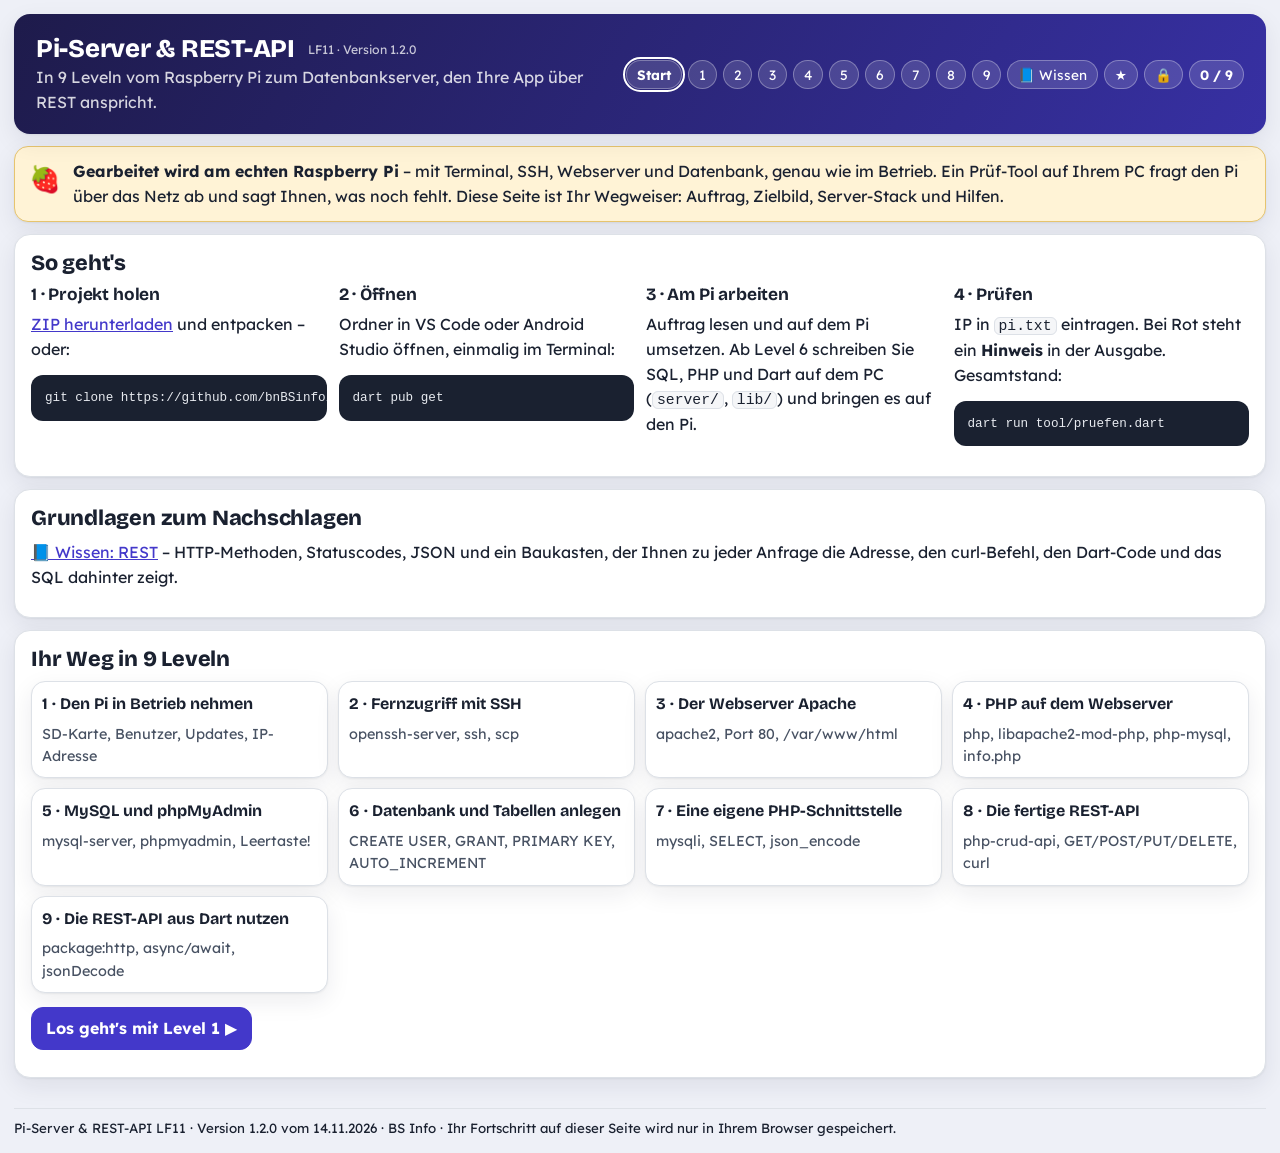
==== docs/index.html @ f8e956f4 "REST-API (php-crud-api v2.16.7) als Download in Level 8 und auf der Wissen-Seite (v1.2.0) Co-Authore" ====
<!doctype html>
<html lang="de">
<head>
<meta charset="utf-8">
<meta name="viewport" content="width=device-width, initial-scale=1">
<title>Pi-Server &amp; REST-API LF11</title>
<meta name="version" content="1.2.0">
<meta name="description" content="In 9 Leveln vom Raspberry Pi zum Datenbankserver mit REST-API – mit automatischer Prüfung.">
<link rel="stylesheet" href="css/stil.css">
<style>
.app{max-width:1280px}
.kopf{padding:20px 22px}
.kopf a.chip{text-decoration:none}
.kopf a.chip.ok{background:rgba(255,255,255,.95);color:var(--ok);border-color:#fff}
.kopf a.chip.aktiv{outline:2px solid #fff;outline-offset:1px;font-weight:700}
.zaehler{font-weight:700}
a{color:var(--accent)}
.sr{position:absolute;left:-9999px}
.klein{font-size:.9rem;color:var(--ink-soft)}
.knopf{display:inline-flex;align-items:center;gap:6px;border-radius:12px;border:1px solid var(--line);background:var(--card2);
  color:var(--ink);padding:8px 14px;min-height:42px;text-decoration:none;font-weight:700}
.knopf.primaer{background:var(--accent);border-color:var(--accent);color:var(--accent-ink)}
.ansicht{display:flex;flex-direction:column;gap:12px}
.js .ansicht[hidden]{display:none}
.level-kopf{display:flex;gap:14px;align-items:center}
.level-kopf h2{margin:0}
.nummer{flex:0 0 52px;height:52px;border-radius:14px;display:grid;place-items:center;font-family:var(--titel);
  font-weight:800;font-size:1.5rem;background:var(--accent);color:#fff}
.level.fertig .nummer{background:var(--ok)}
.stich{margin:0;color:var(--muted)}
.level-raster{display:grid;grid-template-columns:minmax(0,1fr) 380px;gap:12px;align-items:start}
.lp-seite{display:flex;flex-direction:column;gap:12px;position:sticky;top:12px}
.lp-seite h3,.grafik h3{margin-top:0}
.lp-auftrag{min-width:0}
.handys{display:flex;gap:10px;justify-content:center}
.handy{margin:0;flex:1;max-width:220px;min-width:0;text-align:center}
.handy .rahmen{display:block;width:100%;position:relative;background:#1a2130;border:0;border-radius:22px;padding:8px;
  box-shadow:var(--shadow);cursor:zoom-in;min-height:0}
.handy .rahmen:hover{background:#1a2130;outline:3px solid var(--accent)}
.bild{display:block;position:relative;border-radius:14px;overflow:hidden;background:#fff}
.bild img{display:block;width:100%;height:auto}
.marke{position:absolute;border:2px solid #f59e0b;border-radius:4px;box-shadow:0 0 0 1px rgba(255,255,255,.8);pointer-events:auto}
.marke-nr{position:absolute;transform:translate(-2px,-2px);min-width:18px;height:18px;border-radius:9px;background:#f59e0b;color:#1a2130;
  font-size:12px;font-weight:800;line-height:18px;text-align:center;box-shadow:0 1px 3px rgba(0,0,0,.35)}
.marke.marke-hl{border-width:3px;background:rgba(245,158,11,.22)}
.marke-nr.marke-hl{transform:translate(-2px,-2px) scale(1.25)}
.lupe{position:absolute;right:12px;bottom:12px;background:rgba(255,255,255,.9);border-radius:50%;width:28px;height:28px;
  display:grid;place-items:center;font-size:14px}
.auftrags-kasten{background:#fdecec;border:2px solid #f3b4b4;border-left:6px solid #d9534f;border-radius:14px;
  padding:4px 16px 8px;margin:12px 0}
.auftrags-kasten h3{color:#b42318;margin-top:.6rem}
.auftrags-kasten h3::before{content:"✏️ "}
.auftrags-kasten code{background:#fff}
.ausschnitt{margin-top:8px;text-align:left}
.ausschnitt-titel{display:block;font-size:.78rem;font-weight:700;color:var(--ink-soft);margin-bottom:3px}
.ausschnitt-bild{display:block;width:100%;background-repeat:no-repeat;border:2px solid #f59e0b;border-radius:10px;background-color:#fef7ff}
.marken-legende{list-style:none;margin:6px 0 0;padding:0;text-align:left;font-size:.8rem;line-height:1.3}
.marken-legende li{display:flex;gap:6px;padding:3px 4px;border-radius:6px;cursor:default}
.marken-legende li span{color:#b45309;font-weight:800}
.marken-legende li.marke-hl{background:rgba(245,158,11,.2)}
#gross{border:0;border-radius:18px;padding:16px;max-width:min(860px,94vw);box-shadow:var(--shadow)}
#gross::backdrop{background:rgba(15,20,35,.6)}
.gross-inhalt{display:grid;grid-template-columns:minmax(0,360px) minmax(0,1fr);gap:18px;align-items:start}
.gross-inhalt .bild{border:8px solid #1a2130;border-radius:22px}
.gross-inhalt .marken-legende{font-size:.95rem}
.gross-inhalt h3{margin-top:0}
#gross form{text-align:right;margin-top:10px}
@media (max-width:600px){.gross-inhalt{grid-template-columns:1fr}}
.handy figcaption{font-size:.82rem;color:var(--ink-soft);margin-top:6px;line-height:1.3}
/* Widget-Baum */
.baum,.baum ul{list-style:none;margin:0;padding:0}
.baum ul{margin-left:14px;padding-left:12px;border-left:2px solid var(--line)}
.baum li{position:relative;padding:3px 0}
.baum ul>li::before{content:"";position:absolute;left:-12px;top:16px;width:10px;border-top:2px solid var(--line)}
.knoten{display:inline-flex;flex-wrap:wrap;align-items:baseline;gap:6px;padding:3px 9px;border-radius:9px;
  border:1px solid var(--line);background:var(--card2);font-size:.86rem}
.knoten small{color:var(--muted);font-size:.78rem}
.knoten.stateless{background:#e3eefc;border-color:#9fc0ef}
.knoten.stateful{background:#fde7dc;border-color:#f0a98a}
.knoten.state{background:#fff3d6;border-color:#e6c46e}
.knoten.neu{box-shadow:0 0 0 2px var(--accent)}
.neu-marke{font-style:normal;font-size:.68rem;font-weight:700;color:#fff;background:var(--accent);border-radius:6px;padding:0 5px}
.legende{display:flex;gap:6px;flex-wrap:wrap;margin:.8rem 0 0}
/* Grafiken */
.kette{display:flex;flex-wrap:wrap;align-items:stretch;gap:8px}
.schritt-box{flex:1 1 120px;display:flex;flex-direction:column;gap:2px;padding:10px 12px;border-radius:12px;
  background:var(--accent-soft);border:1px solid var(--line)}
.schritt-box b{font-family:ui-monospace,Consolas,monospace;font-size:.92rem}
.schritt-box span{font-size:.84rem;color:var(--ink-soft)}
.pfeil{align-self:center;font-size:1.4rem;color:var(--accent);font-weight:800}
.pfeil.kreis{font-size:.95rem}
.schachtel{border-radius:12px;padding:30px 14px 14px;position:relative;border:2px dashed var(--ink-soft)}
.schachtel .etikett{position:absolute;top:6px;left:10px;font-size:.8rem;font-weight:700;font-family:ui-monospace,monospace}
.s1{background:#fff;max-width:520px}.s2{background:#bdbdbd;border-style:solid}.s3{background:#d6d6d6}
.s4{background:#fff;border:2px solid var(--ink);padding:8px;text-align:center;font-weight:700;max-width:140px;margin:auto}
.zwei{display:flex;gap:10px;align-items:center;flex-wrap:wrap}
.kasten{flex:1 1 220px;padding:12px 14px;border-radius:14px;border:2px solid var(--line);background:var(--card2)}
.kasten b{display:block;font-family:ui-monospace,monospace}
.kasten small{color:var(--ink-soft)}
.kasten ul{margin:.4rem 0 0;padding-left:1.1rem;font-size:.9rem}
.kasten.stateful{background:#fde7dc;border-color:#f0a98a}
.kasten.state{background:#fff3d6;border-color:#e6c46e}
.kasten.stateless{background:#e3eefc;border-color:#9fc0ef}
.kasten table{margin-top:6px;font-size:.88rem}
.verbindung{display:flex;flex-direction:column;align-items:center;font-size:1.6rem;color:var(--accent);font-weight:800}
.verbindung code{font-size:.8rem}
.ebenen{display:flex;flex-direction:column;gap:8px;max-width:640px}
.ebenen .kasten{flex:none}
.runter{display:flex;justify-content:space-between;gap:10px;flex-wrap:wrap;font-size:.88rem;padding:4px 18px}
.runter span{color:var(--accent);font-weight:700}
.runter .hoch{color:var(--ok)}
.reihe-demo{display:flex;gap:6px;max-width:560px;border:2px dashed var(--ink-soft);border-radius:12px;padding:8px}
.zelle{display:flex;flex-direction:column;align-items:center;justify-content:center;gap:4px;padding:8px 10px;
  border-radius:10px;background:var(--card2);border:1px solid var(--line);font-size:1.1rem}
.zelle.breit{flex:1;align-items:flex-start;background:var(--accent-soft)}
.zelle small{font-size:.74rem;color:var(--ink-soft)}
.cb{width:18px;height:18px;border:2px solid var(--ink);border-radius:3px}
.liste-demo{display:flex;flex-wrap:wrap;gap:6px;align-items:center;margin-top:12px}
.idx{border:1px solid var(--line);background:var(--card2);border-radius:8px;padding:4px 8px;font-family:ui-monospace,monospace;font-size:.86rem}
.idx i{color:var(--muted);font-style:normal;margin-right:4px}
.kl{background:#e3eefc;border:1px solid #9fc0ef;border-radius:8px;padding:4px 8px;font-size:.86rem}
.lp-fuss{display:flex;justify-content:space-between;align-items:center;gap:10px;flex-wrap:wrap}
.pruefen{display:flex;gap:10px;align-items:center;flex-wrap:wrap}
.level.fertig button.erledigt{background:var(--ok);border-color:var(--ok);color:#fff}
pre{background:#1a2130;color:#e8ebf0;border-radius:12px;padding:12px 14px;overflow-x:auto;font-size:.86rem}
pre code{background:none;border:0;color:inherit;padding:0}
blockquote{margin:.8rem 0;padding:10px 14px;border-left:4px solid var(--deko);background:var(--accent-soft);border-radius:0 12px 12px 0}
blockquote p{margin:0}
table{border-collapse:collapse;width:100%}
td,th{border:1px solid var(--line);padding:5px 9px;text-align:left;vertical-align:top}
th{background:var(--card2)}
summary{cursor:pointer;font-weight:700}
details.loesung{margin-top:14px;border-color:var(--ok)}
.start-raster{display:grid;grid-template-columns:repeat(auto-fit,minmax(230px,1fr));gap:12px}
.start-raster h3{margin-top:0}
.uebersicht{display:grid;grid-template-columns:repeat(4,minmax(0,1fr));gap:10px}
.uebersicht a{display:flex;flex-direction:column;gap:6px;text-decoration:none;color:var(--ink);background:var(--card);
  border:1px solid var(--line);border-radius:14px;padding:10px;box-shadow:var(--shadow)}
.uebersicht img{width:100%;height:150px;object-fit:cover;object-position:top;border-radius:10px;border:1px solid var(--line)}
.uebersicht b{font-family:var(--titel)}
.uebersicht .fertig-marke{display:none;color:var(--ok);font-weight:700;font-size:.85rem}
.uebersicht a.ok .fertig-marke{display:inline}
.echt{display:flex;gap:12px;align-items:flex-start;background:var(--warn-soft);border:1px solid #e6c46e;border-radius:14px;padding:12px 14px}
.echt span{font-size:1.6rem}
/* ---------- Wissensseite ---------- */
.inhalt-navi{display:flex;flex-wrap:wrap;gap:6px}
.inhalt-navi a{text-decoration:none;border:1px solid var(--line);background:var(--card2);border-radius:999px;padding:4px 12px;font-size:.88rem}
.anatomie{display:grid;grid-template-columns:minmax(0,1.1fr) minmax(0,1fr);gap:14px;align-items:start}
.anatomie pre{margin:0}
.zwei-code>div pre+.code-titel{margin-top:12px}
.code-titel{margin:0 0 4px;font-weight:700;font-size:.85rem;display:inline-block;padding:2px 10px;border-radius:8px}
.code-titel.stateful{background:#fde7dc}.code-titel.state{background:#fff3d6}
.m{display:inline-block;width:1.4em;color:#fbbf24;font-weight:700}
.marken{margin:0;padding-left:0;list-style:none;counter-reset:m}
.marken li{counter-increment:m;position:relative;padding:6px 0 6px 34px;border-bottom:1px solid var(--line);font-size:.93rem}
.marken li::before{content:counter(m);position:absolute;left:0;top:6px;width:24px;height:24px;border-radius:50%;
  background:#fbbf24;color:#1a2130;font-weight:800;display:grid;place-items:center;font-size:.8rem}
.vergleich th.stateless{background:#e3eefc}.vergleich th.stateful{background:#fde7dc}
.vergleich-bild{margin-top:10px}
.leben{display:flex;flex-direction:column;gap:6px;max-width:620px;margin:10px 0}
.station{display:flex;flex-direction:column;padding:10px 14px;border-radius:12px;background:var(--card2);border:1px solid var(--line);position:relative}
.station b{font-family:ui-monospace,monospace}
.station span{font-size:.88rem;color:var(--ink-soft)}
.station+.station::before{content:"↓";position:absolute;top:-17px;left:22px;color:var(--accent);font-weight:800}
.station.schleife{background:var(--accent-soft);border-color:var(--accent)}
.zurueck{margin-top:6px;font-size:.88rem;color:var(--accent);font-weight:700}
.entscheidung .frage{padding:12px 14px;border-radius:12px;background:var(--warn-soft);border:1px solid #e6c46e;margin-bottom:8px}
.antworten{display:flex;gap:10px;flex-wrap:wrap}
.wissen-link{margin:14px 0 0}
/* ---------- Baukästen ---------- */
.baukasten{display:grid;grid-template-columns:200px 230px minmax(0,1fr);gap:16px;align-items:start}
.bk-steuer{display:flex;flex-direction:column;gap:8px}
.bk-titel{margin:0;font-weight:700}
.bk-schalter{display:flex;gap:8px;align-items:center;cursor:pointer;font-size:.9rem}
.bk-schalter input{width:18px;height:18px;accent-color:var(--accent)}
.bk-feld{display:flex;flex-direction:column;gap:3px;font-size:.85rem;color:var(--ink-soft)}
.bk-feld input[type=text],.bk-feld select{font:inherit;color:var(--ink);padding:6px 8px;border-radius:8px;border:1px solid var(--line);background:var(--card)}
.bk-feld[hidden]{display:none}
.bk-handy{background:#1a2130;border-radius:26px;padding:9px;box-shadow:var(--shadow)}
.bk-schirm{position:relative;height:400px;border-radius:17px;overflow:hidden;background:#fef7ff;display:flex;flex-direction:column;
  font-family:Roboto,system-ui,sans-serif;color:#1d1b20;outline:3px solid transparent;outline-offset:-3px}
.bk-schirm.hl,.bk-schirm .hl{outline:3px solid #f59e0b!important;outline-offset:-3px;box-shadow:0 0 0 4px rgba(245,158,11,.25)}
.bk-schirm [data-teil]{cursor:pointer}
.m-appbar{flex:0 0 auto;display:flex;align-items:center;gap:8px;padding:14px 12px;font-size:1.05rem;background:#fef7ff}
.m-menu{border:0;background:none;font-size:1.1rem;padding:0 4px;min-height:0;color:inherit}
.m-body{flex:1;display:grid;place-items:center;padding:8px;font-size:.88rem;text-align:center}
.m-body.leer{color:#999}
.m-fab{position:absolute;right:14px;bottom:14px;width:46px;height:46px;min-height:0;border-radius:14px;border:0;background:#eaddff;
  color:#21005d;font-size:1.5rem;box-shadow:0 3px 6px rgba(0,0,0,.25);padding:0}
.m-bottom{flex:0 0 auto;display:flex;justify-content:space-around;padding:8px 0 10px;background:#f3edf7;font-size:.72rem}
.m-bottom~.m-fab{bottom:76px}
.m-ziel{display:flex;flex-direction:column;align-items:center;gap:2px}
.m-ziel i{font-style:normal;font-size:1rem;padding:2px 16px;border-radius:12px}
.m-ziel.aktiv i{background:#e8def8}
.m-schleier{position:absolute;inset:0;background:rgba(0,0,0,.35)}
.m-drawer{position:absolute;top:0;bottom:0;left:0;width:72%;background:#f7f2fa;padding:22px 16px;display:flex;flex-direction:column;gap:14px;
  border-radius:0 16px 16px 0;font-size:.9rem}
.l-body{flex:1;display:flex;flex-direction:column;min-height:0}
.l-padding,.l-farbe,.l-center{flex:1;display:flex;flex-direction:column;min-height:0}
.l-padding{background:repeating-linear-gradient(45deg,#fef7ff,#fef7ff 6px,#f1e6f5 6px,#f1e6f5 12px)}
.l-center{align-items:center;justify-content:center}
.l-text{align-self:flex-start;font-size:.85rem}
.l-center>.l-text{align-self:center}
.l-liste{display:flex;gap:4px}
.l-column{flex-direction:column;flex:1;align-self:flex-start}
.l-center>.l-column{align-self:center}
.l-row{flex-direction:row;align-self:stretch}
.l-kind{background:#fff;border:1px solid #79747e;border-radius:6px;padding:4px 10px;font-size:.8rem}
.bk-rechts{display:flex;flex-direction:column;gap:10px;min-width:0}
.bk-codeleiste{display:flex;justify-content:space-between;align-items:center;gap:8px;flex-wrap:wrap}
.bk-kopieren{min-height:34px;padding:4px 12px;font-size:.85rem}
.bk-zeile.rahmen-zeile{color:#9aa4b8}
.bk-zeile.rahmen-zeile.hl{color:#fff}
.bk-spielwiese{margin:0}
.bk-code{margin:0;font-size:.8rem;line-height:1.5}
.bk-zeile{display:inline-block;width:100%;border-radius:4px;cursor:pointer}
.bk-zeile.hl{background:rgba(245,158,11,.35)}
.bk-info{padding:10px 12px;border-radius:12px;background:var(--accent-soft);font-size:.9rem;min-height:3.2em}
@media (max-width:1100px){.baukasten{grid-template-columns:200px minmax(0,1fr)}.bk-rechts{grid-column:1/-1}}
@media (max-width:620px){.baukasten{grid-template-columns:minmax(0,1fr)}.bk-handy{width:100%;max-width:250px;margin:auto}.anatomie{grid-template-columns:minmax(0,1fr)}}
@media (max-width:980px){.level-raster{grid-template-columns:1fr}.lp-seite{position:static;order:-1}}
@media (max-width:700px){.uebersicht{grid-template-columns:repeat(2,minmax(0,1fr))}}
@media (max-width:600px){table{display:block;overflow-x:auto;max-width:100%}p code,li code,td code{overflow-wrap:anywhere}.app{padding:10px}.kopf{padding:16px}}

.auftrags-kasten pre code{background:transparent}
.term,.browser{margin:0 0 10px;border-radius:12px;overflow:hidden;border:1px solid var(--line);font-size:.8rem}
.term figcaption{background:#2d3442;color:#cfd6e4;padding:5px 10px;font-family:ui-monospace,Consolas,monospace}
.term pre{margin:0;background:#141922;color:#d6f5d6;padding:10px 12px;white-space:pre-wrap;border-radius:0}
.browser .leiste{display:flex;gap:5px;align-items:center;background:#e9edf3;padding:6px 8px}
.browser .leiste span{width:9px;height:9px;border-radius:50%;background:#c4ccd8}
.browser .leiste code{flex:1;margin-left:6px;background:#fff;border-radius:8px;padding:2px 8px;font-size:.74rem;overflow:hidden;text-overflow:ellipsis;white-space:nowrap}
.browser pre{margin:0;background:#fff;color:#1d2533;padding:10px 12px;white-space:pre-wrap;border-radius:0}
.foto{margin:0 0 8px}.foto img{width:100%;border-radius:10px;border:1px solid var(--line)}
.foto figcaption{font-size:.8rem;color:var(--ink-soft)}
.lp-auftrag img{max-width:100%;border-radius:10px;border:1px solid var(--line)}
.stack{list-style:none;margin:0;padding:0;display:flex;flex-direction:column;gap:4px}
.stack li{display:flex;flex-wrap:wrap;align-items:baseline;gap:6px;padding:5px 10px;border-radius:9px;border:1px solid var(--line)}
.stack small{color:var(--muted);font-size:.78rem}
.stack li.da,.knoten.da{background:#e3eefc;border-color:#9fc0ef}
.stack li.neu{background:#fde7dc;border-color:#f0a98a;box-shadow:0 0 0 2px var(--accent)}
.stack li.spaeter,.knoten.spaeter{opacity:.45;border-style:dashed}
.rest-bk{display:grid;grid-template-columns:260px minmax(0,1fr);gap:16px;align-items:start}
.rest-bk label{display:block;font-weight:600;margin:.6rem 0 .2rem}
.rest-bk select,.rest-bk input,.rest-bk textarea{font:inherit;width:100%;padding:6px 10px;border-radius:10px;border:1px solid var(--line);box-sizing:border-box}
.rest-bk .ausgabe h4{margin:.8rem 0 .3rem}.rest-bk .ausgabe h4:first-child{margin-top:0}
.rest-bk pre{white-space:pre-wrap;word-break:break-all}
@media (max-width:760px){.rest-bk{grid-template-columns:minmax(0,1fr)}}

.datenfluss{width:100%;height:auto;display:block;margin:4px 0 12px;font-family:inherit}
.datenfluss rect{fill:#fff;stroke:#b9bfcc;stroke-width:1.5}
.datenfluss rect.behaelter{fill:#f5f6f8;stroke:#c9ced8}
.datenfluss rect.netz{fill:#eef6ff;stroke:#a9c8ee;stroke-dasharray:6 5}
.datenfluss text{text-anchor:middle;fill:#1a2130;font-size:14px;font-weight:600}
.datenfluss .t-gross{font-size:16px;font-weight:700}
.datenfluss .t-klein{font-size:11.5px;font-weight:400;fill:#485263}
.datenfluss .t-pfeil{font-size:11.5px;font-weight:600;fill:#485263}
.datenfluss .linie{fill:none;stroke:#485263;stroke-width:2}
.datenfluss .df.neu rect{stroke:var(--accent);stroke-width:3;fill:var(--accent-soft)}
.datenfluss .df.neu .linie{stroke:var(--accent);stroke-width:3}
.datenfluss .df.neu .t-pfeil{fill:var(--accent)}
.datenfluss .df.spaeter{opacity:.18}
</style>
</head>
<body data-thema="technik">
<div class="app">
  <header class="card kopf">
    <div class="titel">
      <h1>Pi-Server &amp; REST-API <span class="version">LF11 · Version 1.2.0</span></h1>
      <div class="unter">In 9 Leveln vom Raspberry Pi zum Datenbankserver, den Ihre App über REST anspricht.</div>
    </div>
    <nav class="fortschritt" aria-label="Level"><a class="chip" href="#start" data-ziel="start">Start</a><a class="chip" href="#level-1" data-ziel="level-1">1</a><a class="chip" href="#level-2" data-ziel="level-2">2</a><a class="chip" href="#level-3" data-ziel="level-3">3</a><a class="chip" href="#level-4" data-ziel="level-4">4</a><a class="chip" href="#level-5" data-ziel="level-5">5</a><a class="chip" href="#level-6" data-ziel="level-6">6</a><a class="chip" href="#level-7" data-ziel="level-7">7</a><a class="chip" href="#level-8" data-ziel="level-8">8</a><a class="chip" href="#level-9" data-ziel="level-9">9</a><a class="chip" href="#wissen" data-ziel="wissen" title="Wissen: REST">📘 Wissen</a><a class="chip" href="#bonus" data-ziel="bonus">★</a><a class="chip" href="#loesungen" data-ziel="loesungen" title="Musterlösungen">🔒</a><span class="chip zaehler" id="zaehler">0 / 9</span></nav>
  </header>

  <section class="ansicht" id="start">
    <div class="card echt"><span aria-hidden="true">🍓</span><div>
      <b>Gearbeitet wird am echten Raspberry Pi</b> – mit Terminal, SSH, Webserver und Datenbank, genau wie im Betrieb.
      Ein Prüf-Tool auf Ihrem PC fragt den Pi über das Netz ab und sagt Ihnen, was noch fehlt.
      Diese Seite ist Ihr Wegweiser: Auftrag, Zielbild, Server-Stack und Hilfen.</div></div>
    <div class="card"><h2>So geht's</h2>
      <div class="start-raster">
        <div><h3>1 · Projekt holen</h3>
          <p><a href="https://github.com/bnBSinfo/rest_lernpfad_schueler/archive/refs/heads/main.zip">ZIP herunterladen</a> und entpacken – oder:</p>
          <pre><code>git clone https://github.com/bnBSinfo/rest_lernpfad_schueler.git</code></pre></div>
        <div><h3>2 · Öffnen</h3>
          <p>Ordner in VS Code oder Android Studio öffnen, einmalig im Terminal:</p>
          <pre><code>dart pub get</code></pre></div>
        <div><h3>3 · Am Pi arbeiten</h3>
          <p>Auftrag lesen und auf dem Pi umsetzen. Ab Level 6 schreiben Sie SQL, PHP und Dart auf dem PC
          (<code>server/</code>, <code>lib/</code>) und bringen es auf den Pi.</p></div>
        <div><h3>4 · Prüfen</h3>
          <p>IP in <code>pi.txt</code> eintragen. Bei Rot steht ein <b>Hinweis</b> in der Ausgabe. Gesamtstand:</p>
          <pre><code>dart run tool/pruefen.dart</code></pre></div>
      </div>
    </div>
    <div class="card"><h2>Grundlagen zum Nachschlagen</h2>
      <p><a href="#wissen">📘 Wissen: REST</a> – HTTP-Methoden, Statuscodes, JSON und ein Baukasten, der Ihnen zu jeder
      Anfrage die Adresse, den curl-Befehl, den Dart-Code und das SQL dahinter zeigt.</p></div>
    <div class="card"><h2>Ihr Weg in 9 Leveln</h2><div class="uebersicht"><a href="#level-1" data-ziel="level-1"><b>1 · Den Pi in Betrieb nehmen</b><span class="klein">SD-Karte, Benutzer, Updates, IP-Adresse</span><span class="fertig-marke">✓ geschafft</span></a><a href="#level-2" data-ziel="level-2"><b>2 · Fernzugriff mit SSH</b><span class="klein">openssh-server, ssh, scp</span><span class="fertig-marke">✓ geschafft</span></a><a href="#level-3" data-ziel="level-3"><b>3 · Der Webserver Apache</b><span class="klein">apache2, Port 80, /var/www/html</span><span class="fertig-marke">✓ geschafft</span></a><a href="#level-4" data-ziel="level-4"><b>4 · PHP auf dem Webserver</b><span class="klein">php, libapache2-mod-php, php-mysql, info.php</span><span class="fertig-marke">✓ geschafft</span></a><a href="#level-5" data-ziel="level-5"><b>5 · MySQL und phpMyAdmin</b><span class="klein">mysql-server, phpmyadmin, Leertaste!</span><span class="fertig-marke">✓ geschafft</span></a><a href="#level-6" data-ziel="level-6"><b>6 · Datenbank und Tabellen anlegen</b><span class="klein">CREATE USER, GRANT, PRIMARY KEY, AUTO_INCREMENT</span><span class="fertig-marke">✓ geschafft</span></a><a href="#level-7" data-ziel="level-7"><b>7 · Eine eigene PHP-Schnittstelle</b><span class="klein">mysqli, SELECT, json_encode</span><span class="fertig-marke">✓ geschafft</span></a><a href="#level-8" data-ziel="level-8"><b>8 · Die fertige REST-API</b><span class="klein">php-crud-api, GET/POST/PUT/DELETE, curl</span><span class="fertig-marke">✓ geschafft</span></a><a href="#level-9" data-ziel="level-9"><b>9 · Die REST-API aus Dart nutzen</b><span class="klein">package:http, async/await, jsonDecode</span><span class="fertig-marke">✓ geschafft</span></a></div>
      <p style="margin-top:14px"><a class="knopf primaer" href="#level-1">Los geht's mit Level 1 ▶</a></p></div>
  </section>

<section class="ansicht level" id="level-1" data-level="1">
  <div class="card level-kopf">
    <span class="nummer" aria-hidden="true">1</span>
    <div><h2>Level 1 – Den Pi in Betrieb nehmen</h2><p class="stich">SD-Karte, Benutzer, Updates, IP-Adresse</p></div>
  </div>
  <div class="level-raster">
    <div class="card lp-auftrag"><p><strong>Ziel:</strong> Ihr Raspberry Pi läuft mit Ubuntu, ist aktuell
und im Netz erreichbar. Sie kennen seine IP-Adresse.</p>
<p><strong>Dateien:</strong> <code>pi.txt</code> ·
<strong>Skript:</strong> Ubuntu – SD-Karte erstellen, Einrichten des
Raspberry Pi</p>
<div class="auftrags-kasten"><h3 id="auftrag">Auftrag</h3>
<ol type="1">
<li>Erstellen Sie mit dem <strong>Raspberry Pi Imager</strong> eine
SD-Karte mit <em>Ubuntu Desktop (64-bit, LTS)</em>.</li>
<li>Starten Sie den Pi und legen Sie den Benutzer
<code>administrator</code> mit dem Passwort <code>Pa$$w0rd</code>
an.</li>
<li>Stecken Sie das LAN-Kabel ins <strong>pädagogische
Netz</strong>.</li>
<li>Öffnen Sie das Terminal, werden Sie Administrator und bringen Sie
das System auf den neuesten Stand:
<pre class="bash"><code>sudo -i
apt update
apt upgrade -y
apt autoremove -y</code></pre></li>
<li>Lesen Sie die IP-Adresse aus und tragen Sie sie auf Ihrem
<strong>PC</strong> in <code>pi.txt</code> ein (<code>ip=…</code>):
<pre class="bash"><code>hostname -I</code></pre></li>
</ol>
</div><h3 id="erklärt--was-passiert-hier">Erklärt – was passiert hier?</h3>
<p><strong><code>sudo -i</code></strong> öffnet eine Shell als
<code>root</code>. Danach steht vor jedem Befehl automatisch Admin-Recht
– das <code>sudo</code> entfällt. Erkennbar am <code>#</code> statt
<code>$</code> am Ende der Eingabezeile. Mit <code>exit</code> werden
Sie wieder normaler Benutzer.</p>
<p><strong><code>apt</code></strong> ist die Paketverwaltung von
Ubuntu:</p>
<table>
<thead>
<tr>
<th>Befehl</th>
<th>Was er tut</th>
</tr>
</thead>
<tbody>
<tr>
<td><code>apt update</code></td>
<td>lädt die <strong>Liste</strong> der verfügbaren Pakete neu –
installiert nichts</td>
</tr>
<tr>
<td><code>apt upgrade</code></td>
<td>installiert neuere Versionen aller Pakete</td>
</tr>
<tr>
<td><code>apt install paket</code></td>
<td>installiert ein Paket</td>
</tr>
<tr>
<td><code>apt autoremove</code></td>
<td>entfernt nicht mehr benötigte Pakete</td>
</tr>
</tbody>
</table>
<p><strong>IP-Adresse:</strong> Jedes Gerät im Netz hat eine Adresse, z.
B. <code>10.36.13.76</code>. Ihr PC braucht sie, um den Pi zu erreichen
– per SSH, Browser und später aus der App. Das Skript nennt
<code>ifconfig</code> (Paket <code>net-tools</code>); moderner und ohne
Installation geht <code>hostname -I</code> oder
<code>ip -4 a</code>.</p>
<h3 id="prüfen">Prüfen</h3>
<p><code>dart run tool/pruefen.dart 1</code> – das Tool klopft am Pi an.
Antwortet er, ist er im Netz.</p>
<details><summary>Tipp 1 – Pi nicht erreichbar?</summary>

<p>Pingen Sie den Pi vom PC aus: <code>ping 10.36.13.76</code>. Kommt
keine Antwort: Kabel, Netz und IP prüfen. Bei mehreren Adressen aus
<code>hostname -I</code> ist die erste meistens die richtige.</p>
</details>

<details><summary>Tipp 2 – apt meldet „Sperre“ / lock</summary>

<p>Direkt nach dem ersten Start sucht Ubuntu selbst nach Updates. Warten
Sie ein paar Minuten und versuchen Sie es erneut.</p>
</details>

<blockquote>
<p><strong>Merke:</strong> <code>apt update</code> aktualisiert nur die
Paketliste, <code>apt upgrade</code> die Programme. Die IP-Adresse ist
die „Hausnummer“ Ihres Servers im Netz.</p>
</blockquote>
<p><strong>Denkfrage:</strong> Warum kann sich die IP-Adresse Ihres Pi
nach einem Neustart ändern – und was bedeutet das für eine App, die fest
auf diese Adresse zugreift?</p>

      <details class="loesung" data-loesung="1" hidden><summary>🔓 Musterlösung Level 1</summary></details>
    </div>
    <aside class="lp-seite">
      <div class="card ziel"><h3>So soll es aussehen</h3><figure class="term"><figcaption>administrator@pi: ~</figcaption><pre>root@pi:~# hostname -I
10.36.13.76
root@pi:~# apt upgrade -y
0 aktualisiert, 0 neu installiert …</pre></figure></div>
      <div class="card"><h3>Ihr Server-Stack</h3><ol class="stack"><li class="spaeter"><b>Dart: TodoApi</b><small>Client – später in der Flutter-App</small></li><li class="spaeter"><b>php-crud-api</b><small>REST für alle Tabellen</small></li><li class="spaeter"><b>benutzer.php</b><small>eigene Schnittstelle → JSON</small></li><li class="spaeter"><b>flutterDB</b><small>flutterUser, flutterTB, ToDoTB</small></li><li class="spaeter"><b>MySQL + phpMyAdmin</b><small>Datenbankserver, Port 3306 (nur localhost)</small></li><li class="spaeter"><b>PHP</b><small>führt .php-Dateien aus, mysqli</small></li><li class="spaeter"><b>Apache</b><small>Webserver, Port 80, /var/www/html</small></li><li class="spaeter"><b>SSH-Server</b><small>Fernzugriff, Port 22</small></li><li class="neu"><b>Raspberry Pi + Ubuntu</b><small>Hardware, Betriebssystem, apt</small><em class="neu-marke">neu</em></li></ol>
        <p class="legende"><span class="knoten da"><b>schon da</b></span><span class="knoten neu"><b>neu</b></span>
        <span class="knoten spaeter"><b>kommt noch</b></span></p></div>
    </aside>
  </div>
  <div class="card grafik"><h3>Wo sind wir im Datenfluss?</h3><svg class="datenfluss" viewBox="0 0 940 430" role="img" aria-label="Datenfluss – Stand Level 1: PC oder Handy schicken über das Netz HTTP-Anfragen an Apache auf dem Raspberry Pi, PHP fragt MySQL ab und die Antwort geht als JSON zurück; per SSH wird der Pi verwaltet."><defs><marker id="df-spitze-1" viewBox="0 0 10 10" refX="8" refY="5" markerWidth="5" markerHeight="5" orient="auto"><path d="M0 0 L10 5 L0 10 z" fill="#485263"/></marker><marker id="df-spitze-neu-1" viewBox="0 0 10 10" refX="8" refY="5" markerWidth="4" markerHeight="4" orient="auto"><path d="M0 0 L10 5 L0 10 z" fill="#4338ca"/></marker></defs><g class="df da"><rect x="10" y="30" width="210" height="380" rx="16" class="behaelter"/><text x="115" y="56" class="t-gross">PC / Handy</text></g><g class="df neu"><rect x="226" y="30" width="98" height="380" rx="12" class="netz"/><text x="275" y="398" class="t-klein">LAN</text><text x="275" y="384" class="t-klein">Netz</text></g><g class="df neu"><rect x="330" y="10" width="600" height="410" rx="16" class="behaelter"/><text x="630" y="36" class="t-gross">Raspberry Pi · Ubuntu</text></g><g class="df spaeter"><rect x="520" y="145" width="180" height="205" rx="10"/><text x="610.0" y="167" class="t-gross">PHP</text></g><g class="df spaeter"><rect x="735" y="145" width="180" height="205" rx="10"/><text x="825.0" y="167" class="t-gross">MySQL</text><text x="825.0" y="184" class="t-klein">nur localhost:3306</text></g><g class="df spaeter"><rect x="750" y="200" width="150" height="138" rx="10"/><text x="825.0" y="222" class="t">flutterDB</text></g><g class="df spaeter"><rect x="30" y="75" width="170" height="50" rx="10"/><text x="115.0" y="94.0" class="t">Terminal</text><text x="115.0" y="111.0" class="t-klein">ssh administrator@IP</text></g><g class="df spaeter"><rect x="30" y="165" width="170" height="50" rx="10"/><text x="115.0" y="184.0" class="t">Browser</text><text x="115.0" y="201.0" class="t-klein">Firefox</text></g><g class="df spaeter"><rect x="30" y="285" width="170" height="50" rx="10"/><text x="115.0" y="304.0" class="t">Flutter-App / Dart</text><text x="115.0" y="321.0" class="t-klein">TodoApi</text></g><g class="df spaeter"><rect x="350" y="75" width="140" height="50" rx="10"/><text x="420.0" y="94.0" class="t">SSH-Server</text><text x="420.0" y="111.0" class="t-klein">Port 22</text></g><g class="df spaeter"><rect x="520" y="75" width="180" height="50" rx="10"/><text x="610.0" y="94.0" class="t">Shell (root)</text><text x="610.0" y="111.0" class="t-klein">apt · nano · mysql</text></g><g class="df spaeter"><rect x="350" y="165" width="140" height="170" rx="10"/><text x="420.0" y="237.0" class="t">Apache</text><text x="420.0" y="254.0" class="t-klein">Port 80</text><text x="420.0" y="269.0" class="t-klein">/var/www/html</text></g><g class="df spaeter"><rect x="535" y="180" width="150" height="40" rx="10"/><text x="610.0" y="205.0" class="t">phpMyAdmin</text></g><g class="df spaeter"><rect x="535" y="230" width="150" height="40" rx="10"/><text x="610.0" y="255.0" class="t">benutzer.php</text></g><g class="df spaeter"><rect x="535" y="280" width="150" height="40" rx="10"/><text x="610.0" y="305.0" class="t">php-crud-api</text></g><g class="df spaeter"><rect x="765" y="235" width="120" height="38" rx="10"/><text x="825.0" y="259.0" class="t">flutterTB</text></g><g class="df spaeter"><rect x="765" y="285" width="120" height="38" rx="10"/><text x="825.0" y="309.0" class="t">ToDoTB</text></g><g class="df spaeter"><path d="M200 100 H344" class="linie" marker-end="url(#df-spitze-1)"/><text x="275" y="92" class="t-pfeil">SSH :22</text></g><g class="df spaeter"><path d="M490 100 H514" class="linie" marker-end="url(#df-spitze-1)"/></g><g class="df spaeter"><path d="M700 100 H825 V139" class="linie" marker-end="url(#df-spitze-1)"/><text x="765" y="92" class="t-pfeil">SQL ausführen</text></g><g class="df spaeter"><path d="M200 190 H344" class="linie" marker-end="url(#df-spitze-1)"/><text x="275" y="182" class="t-pfeil">HTTP GET</text></g><g class="df spaeter"><path d="M200 310 H344" class="linie" marker-end="url(#df-spitze-1)"/><text x="275" y="296" class="t-pfeil">GET · POST</text></g><g class="df spaeter"><path d="M350 250 H226" class="linie" marker-end="url(#df-spitze-1)" stroke-dasharray="7 5"/><text x="275" y="242" class="t-pfeil">JSON / HTML</text></g><g class="df spaeter"><path d="M490 250 H514" class="linie" marker-end="url(#df-spitze-1)"/></g><g class="df spaeter"><path d="M700 265 H729" class="linie" marker-end="url(#df-spitze-1)"/><text x="717" y="257" class="t-pfeil">SQL</text></g><g class="df spaeter"><text x="275" y="326" class="t-pfeil">PUT · DELETE</text></g></svg>
    <p class="legende"><span class="knoten neu"><b>neu / im Einsatz in diesem Level</b></span><span class="knoten da"><b>schon da</b></span>
    <span class="knoten spaeter"><b>kommt noch</b></span></p>
    <h3>Schritt für Schritt</h3><div class="kette"><div class="schritt-box"><b>PC</b><span>kennt die IP aus pi.txt</span></div><span class="pfeil" aria-hidden="true">→</span><div class="schritt-box"><b>Netz</b><span>LAN im pädagogischen Netz</span></div><span class="pfeil" aria-hidden="true">→</span><div class="schritt-box"><b>Pi</b><span>antwortet unter 10.36.13.76</span></div></div></div>
  <div class="card lp-fuss">
    <a class="knopf" href="#start">◀ Start</a>
    <div class="pruefen"><code>dart run tool/pruefen.dart 1</code>
      <button class="erledigt" data-level="1">Prüfung ist grün – geschafft</button></div>
    <a class="knopf primaer" href="#level-2">Level 2 ▶</a>
  </div>
</section>
<section class="ansicht level" id="level-2" data-level="2">
  <div class="card level-kopf">
    <span class="nummer" aria-hidden="true">2</span>
    <div><h2>Level 2 – Fernzugriff mit SSH</h2><p class="stich">openssh-server, ssh, scp</p></div>
  </div>
  <div class="level-raster">
    <div class="card lp-auftrag"><p><strong>Ziel:</strong> Sie steuern den Pi vom PC aus über das Netz –
ohne Tastatur und Bildschirm am Pi.</p>
<p><strong>Skript:</strong> SSH-Zugang einrichten, Zugriff auf den
Pi</p>
<div class="auftrags-kasten"><h3 id="auftrag">Auftrag</h3>
<ol type="1">
<li>Installieren Sie auf dem Pi den SSH-Server und starten Sie ihn
dauerhaft:
<pre class="bash"><code>apt install -y openssh-server
systemctl enable --now ssh</code></pre></li>
<li>Verbinden Sie sich vom <strong>PC</strong> aus – mit MobaXterm
(<em>Session → SSH</em>, IP und Benutzer eintragen) oder im Terminal:
<pre class="bash"><code>ssh administrator@10.36.13.76</code></pre></li>
<li>Bestätigen Sie beim ersten Mal den Fingerabdruck mit
<code>yes</code>. Geben Sie im SSH-Fenster <code>hostname</code> ein –
es antwortet der Pi.</li>
</ol>
</div><h3 id="erklärt--was-passiert-hier">Erklärt – was passiert hier?</h3>
<p><strong>SSH</strong> (<em>Secure Shell</em>) ist eine
<strong>verschlüsselte</strong> Terminal-Verbindung. Alles, was Sie
tippen, läuft verschlüsselt über Port <strong>22</strong> zum Pi und
wird dort ausgeführt. So betreut man Server, die im Rechenzentrum ohne
Bildschirm stehen.</p>
<p><strong><code>systemctl enable --now ssh</code></strong> –
<code>enable</code> startet den Dienst bei jedem Hochfahren,
<code>--now</code> startet ihn sofort.</p>
<p><strong>Fingerabdruck:</strong> Beim ersten Verbinden merkt sich Ihr
PC den Schlüssel des Pi. Ändert er sich später, warnt SSH – jemand
könnte sich als Ihr Pi ausgeben.</p>
<p><strong>Dateien kopieren</strong> geht mit demselben Zugang:
<code>scp datei administrator@IP:/tmp/</code> – das brauchen Sie in
Level 7.</p>
<h3 id="prüfen">Prüfen</h3>
<p><code>dart run tool/pruefen.dart 2</code></p>
<details><summary>Tipp 1 – „Connection refused“</summary>

<p>Der SSH-Dienst läuft nicht. Auf dem Pi:
<code>systemctl status ssh</code> – steht dort nicht <em>active</em>,
<code>systemctl enable --now ssh</code> wiederholen.</p>
</details>

<details><summary>Tipp 2 – „Permission denied“</summary>

<p>Benutzername oder Passwort falsch. Achtung: Beim Tippen des Passworts
erscheinen keine Sternchen – das ist normal.</p>
</details>

<blockquote>
<p><strong>Merke:</strong> SSH = verschlüsselter Fernzugriff auf die
Kommandozeile, Port 22. Ab jetzt können Sie alle weiteren Level vom PC
aus erledigen.</p>
</blockquote>
<p><strong>Denkfrage:</strong> Warum ist es gefährlich, auf einem Server
im Internet SSH mit dem Passwort <code>Pa$$w0rd</code> offen zu
lassen?</p>

      <details class="loesung" data-loesung="2" hidden><summary>🔓 Musterlösung Level 2</summary></details>
    </div>
    <aside class="lp-seite">
      <div class="card ziel"><h3>So soll es aussehen</h3><figure class="term"><figcaption>PC – Terminal</figcaption><pre>C:\&gt; ssh administrator@10.36.13.76
administrator@10.36.13.76&#x27;s password:
Welcome to Ubuntu 24.04 LTS
administrator@pi:~$ hostname
pi</pre></figure><figure class="foto"><img src="bilder/moba_ssh.png" alt="MobaXterm: Session → SSH, IP und Benutzer eintragen" loading="lazy"><figcaption>MobaXterm: Session → SSH, IP und Benutzer eintragen</figcaption></figure></div>
      <div class="card"><h3>Ihr Server-Stack</h3><ol class="stack"><li class="spaeter"><b>Dart: TodoApi</b><small>Client – später in der Flutter-App</small></li><li class="spaeter"><b>php-crud-api</b><small>REST für alle Tabellen</small></li><li class="spaeter"><b>benutzer.php</b><small>eigene Schnittstelle → JSON</small></li><li class="spaeter"><b>flutterDB</b><small>flutterUser, flutterTB, ToDoTB</small></li><li class="spaeter"><b>MySQL + phpMyAdmin</b><small>Datenbankserver, Port 3306 (nur localhost)</small></li><li class="spaeter"><b>PHP</b><small>führt .php-Dateien aus, mysqli</small></li><li class="spaeter"><b>Apache</b><small>Webserver, Port 80, /var/www/html</small></li><li class="neu"><b>SSH-Server</b><small>Fernzugriff, Port 22</small><em class="neu-marke">neu</em></li><li class="da"><b>Raspberry Pi + Ubuntu</b><small>Hardware, Betriebssystem, apt</small></li></ol>
        <p class="legende"><span class="knoten da"><b>schon da</b></span><span class="knoten neu"><b>neu</b></span>
        <span class="knoten spaeter"><b>kommt noch</b></span></p></div>
    </aside>
  </div>
  <div class="card grafik"><h3>Wo sind wir im Datenfluss?</h3><svg class="datenfluss" viewBox="0 0 940 430" role="img" aria-label="Datenfluss – Stand Level 2: PC oder Handy schicken über das Netz HTTP-Anfragen an Apache auf dem Raspberry Pi, PHP fragt MySQL ab und die Antwort geht als JSON zurück; per SSH wird der Pi verwaltet."><defs><marker id="df-spitze-2" viewBox="0 0 10 10" refX="8" refY="5" markerWidth="5" markerHeight="5" orient="auto"><path d="M0 0 L10 5 L0 10 z" fill="#485263"/></marker><marker id="df-spitze-neu-2" viewBox="0 0 10 10" refX="8" refY="5" markerWidth="4" markerHeight="4" orient="auto"><path d="M0 0 L10 5 L0 10 z" fill="#4338ca"/></marker></defs><g class="df da"><rect x="10" y="30" width="210" height="380" rx="16" class="behaelter"/><text x="115" y="56" class="t-gross">PC / Handy</text></g><g class="df da"><rect x="226" y="30" width="98" height="380" rx="12" class="netz"/><text x="275" y="398" class="t-klein">LAN</text><text x="275" y="384" class="t-klein">Netz</text></g><g class="df da"><rect x="330" y="10" width="600" height="410" rx="16" class="behaelter"/><text x="630" y="36" class="t-gross">Raspberry Pi · Ubuntu</text></g><g class="df spaeter"><rect x="520" y="145" width="180" height="205" rx="10"/><text x="610.0" y="167" class="t-gross">PHP</text></g><g class="df spaeter"><rect x="735" y="145" width="180" height="205" rx="10"/><text x="825.0" y="167" class="t-gross">MySQL</text><text x="825.0" y="184" class="t-klein">nur localhost:3306</text></g><g class="df spaeter"><rect x="750" y="200" width="150" height="138" rx="10"/><text x="825.0" y="222" class="t">flutterDB</text></g><g class="df neu"><rect x="30" y="75" width="170" height="50" rx="10"/><text x="115.0" y="94.0" class="t">Terminal</text><text x="115.0" y="111.0" class="t-klein">ssh administrator@IP</text></g><g class="df spaeter"><rect x="30" y="165" width="170" height="50" rx="10"/><text x="115.0" y="184.0" class="t">Browser</text><text x="115.0" y="201.0" class="t-klein">Firefox</text></g><g class="df spaeter"><rect x="30" y="285" width="170" height="50" rx="10"/><text x="115.0" y="304.0" class="t">Flutter-App / Dart</text><text x="115.0" y="321.0" class="t-klein">TodoApi</text></g><g class="df neu"><rect x="350" y="75" width="140" height="50" rx="10"/><text x="420.0" y="94.0" class="t">SSH-Server</text><text x="420.0" y="111.0" class="t-klein">Port 22</text></g><g class="df neu"><rect x="520" y="75" width="180" height="50" rx="10"/><text x="610.0" y="94.0" class="t">Shell (root)</text><text x="610.0" y="111.0" class="t-klein">apt · nano · mysql</text></g><g class="df spaeter"><rect x="350" y="165" width="140" height="170" rx="10"/><text x="420.0" y="237.0" class="t">Apache</text><text x="420.0" y="254.0" class="t-klein">Port 80</text><text x="420.0" y="269.0" class="t-klein">/var/www/html</text></g><g class="df spaeter"><rect x="535" y="180" width="150" height="40" rx="10"/><text x="610.0" y="205.0" class="t">phpMyAdmin</text></g><g class="df spaeter"><rect x="535" y="230" width="150" height="40" rx="10"/><text x="610.0" y="255.0" class="t">benutzer.php</text></g><g class="df spaeter"><rect x="535" y="280" width="150" height="40" rx="10"/><text x="610.0" y="305.0" class="t">php-crud-api</text></g><g class="df spaeter"><rect x="765" y="235" width="120" height="38" rx="10"/><text x="825.0" y="259.0" class="t">flutterTB</text></g><g class="df spaeter"><rect x="765" y="285" width="120" height="38" rx="10"/><text x="825.0" y="309.0" class="t">ToDoTB</text></g><g class="df neu"><path d="M200 100 H344" class="linie" marker-end="url(#df-spitze-neu-2)"/><text x="275" y="92" class="t-pfeil">SSH :22</text></g><g class="df neu"><path d="M490 100 H514" class="linie" marker-end="url(#df-spitze-neu-2)"/></g><g class="df spaeter"><path d="M700 100 H825 V139" class="linie" marker-end="url(#df-spitze-2)"/><text x="765" y="92" class="t-pfeil">SQL ausführen</text></g><g class="df spaeter"><path d="M200 190 H344" class="linie" marker-end="url(#df-spitze-2)"/><text x="275" y="182" class="t-pfeil">HTTP GET</text></g><g class="df spaeter"><path d="M200 310 H344" class="linie" marker-end="url(#df-spitze-2)"/><text x="275" y="296" class="t-pfeil">GET · POST</text></g><g class="df spaeter"><path d="M350 250 H226" class="linie" marker-end="url(#df-spitze-2)" stroke-dasharray="7 5"/><text x="275" y="242" class="t-pfeil">JSON / HTML</text></g><g class="df spaeter"><path d="M490 250 H514" class="linie" marker-end="url(#df-spitze-2)"/></g><g class="df spaeter"><path d="M700 265 H729" class="linie" marker-end="url(#df-spitze-2)"/><text x="717" y="257" class="t-pfeil">SQL</text></g><g class="df spaeter"><text x="275" y="326" class="t-pfeil">PUT · DELETE</text></g></svg>
    <p class="legende"><span class="knoten neu"><b>neu / im Einsatz in diesem Level</b></span><span class="knoten da"><b>schon da</b></span>
    <span class="knoten spaeter"><b>kommt noch</b></span></p>
    <h3>Schritt für Schritt</h3><div class="kette"><div class="schritt-box"><b>PC: ssh</b><span>Tastatureingaben verschlüsselt</span></div><span class="pfeil" aria-hidden="true">→</span><div class="schritt-box"><b>Port 22</b><span>sshd auf dem Pi</span></div><span class="pfeil" aria-hidden="true">→</span><div class="schritt-box"><b>Shell auf dem Pi</b><span>führt Befehle aus</span></div></div></div>
  <div class="card lp-fuss">
    <a class="knopf" href="#level-1">◀ Level 1</a>
    <div class="pruefen"><code>dart run tool/pruefen.dart 2</code>
      <button class="erledigt" data-level="2">Prüfung ist grün – geschafft</button></div>
    <a class="knopf primaer" href="#level-3">Level 3 ▶</a>
  </div>
</section>
<section class="ansicht level" id="level-3" data-level="3">
  <div class="card level-kopf">
    <span class="nummer" aria-hidden="true">3</span>
    <div><h2>Level 3 – Der Webserver Apache</h2><p class="stich">apache2, Port 80, /var/www/html</p></div>
  </div>
  <div class="level-raster">
    <div class="card lp-auftrag"><p><strong>Ziel:</strong> Auf dem Pi läuft ein Webserver, den Sie vom PC
aus im Browser aufrufen.</p>
<p><strong>Skript:</strong> Webserver installieren</p>
<div class="auftrags-kasten"><h3 id="auftrag">Auftrag</h3>
<ol type="1">
<li>Installieren Sie Apache:
<pre class="bash"><code>apt install -y apache2</code></pre></li>
<li>Öffnen Sie auf dem <strong>PC</strong> im Browser
<code>http://&lt;IP Ihres Pi&gt;</code> – es erscheint die <em>Apache2
Ubuntu Default Page</em>.</li>
<li>Finden Sie heraus, aus welcher Datei diese Seite kommt:
<pre class="bash"><code>ls -l /var/www/html</code></pre></li>
</ol>
</div><h3 id="erklärt--was-passiert-hier">Erklärt – was passiert hier?</h3>
<p>Ein <strong>Webserver</strong> wartet auf Port <strong>80</strong>
auf HTTP-Anfragen und schickt Dateien zurück. Der Browser fragt
<code>GET /</code>, Apache antwortet mit
<code>/var/www/html/index.html</code>.</p>
<table>
<thead>
<tr>
<th>Adresse im Browser</th>
<th>Datei auf dem Pi</th>
</tr>
</thead>
<tbody>
<tr>
<td><code>http://IP/</code></td>
<td><code>/var/www/html/index.html</code></td>
</tr>
<tr>
<td><code>http://IP/info.php</code></td>
<td><code>/var/www/html/info.php</code></td>
</tr>
<tr>
<td><code>http://IP/php-crud-api/api.php</code></td>
<td><code>/var/www/html/php-crud-api/api.php</code></td>
</tr>
</tbody>
</table>
<p><code>/var/www/html</code> ist das <strong>Wurzelverzeichnis</strong>
(<em>DocumentRoot</em>) – alles darin ist aus dem Netz erreichbar.
Merken Sie sich das, es wird in Level 4, 7 und 8 wichtig.</p>
<h3 id="prüfen">Prüfen</h3>
<p><code>dart run tool/pruefen.dart 3</code></p>
<details><summary>Tipp – Seite lädt nicht</summary>

<p><code>systemctl status apache2</code> zeigt, ob Apache läuft. Achten
Sie im Browser auf <code>http://</code> – nicht <code>https://</code>,
dafür ist noch kein Zertifikat eingerichtet.</p>
</details>

<blockquote>
<p><strong>Merke:</strong> Apache liefert Dateien aus
<code>/var/www/html</code> über HTTP (Port 80) aus. Pfad in der URL =
Pfad unter <code>/var/www/html</code>.</p>
</blockquote>
<p><strong>Denkfrage:</strong> Was würde passieren, wenn Sie eine Datei
<code>passwoerter.txt</code> nach <code>/var/www/html</code> legen?</p>

      <details class="loesung" data-loesung="3" hidden><summary>🔓 Musterlösung Level 3</summary></details>
    </div>
    <aside class="lp-seite">
      <div class="card ziel"><h3>So soll es aussehen</h3><figure class="browser"><div class="leiste"><span></span><span></span><span></span><code>http://10.36.13.76/</code></div><pre><b>Apache2 Ubuntu Default Page</b>
It works!</pre></figure></div>
      <div class="card"><h3>Ihr Server-Stack</h3><ol class="stack"><li class="spaeter"><b>Dart: TodoApi</b><small>Client – später in der Flutter-App</small></li><li class="spaeter"><b>php-crud-api</b><small>REST für alle Tabellen</small></li><li class="spaeter"><b>benutzer.php</b><small>eigene Schnittstelle → JSON</small></li><li class="spaeter"><b>flutterDB</b><small>flutterUser, flutterTB, ToDoTB</small></li><li class="spaeter"><b>MySQL + phpMyAdmin</b><small>Datenbankserver, Port 3306 (nur localhost)</small></li><li class="spaeter"><b>PHP</b><small>führt .php-Dateien aus, mysqli</small></li><li class="neu"><b>Apache</b><small>Webserver, Port 80, /var/www/html</small><em class="neu-marke">neu</em></li><li class="da"><b>SSH-Server</b><small>Fernzugriff, Port 22</small></li><li class="da"><b>Raspberry Pi + Ubuntu</b><small>Hardware, Betriebssystem, apt</small></li></ol>
        <p class="legende"><span class="knoten da"><b>schon da</b></span><span class="knoten neu"><b>neu</b></span>
        <span class="knoten spaeter"><b>kommt noch</b></span></p></div>
    </aside>
  </div>
  <div class="card grafik"><h3>Wo sind wir im Datenfluss?</h3><svg class="datenfluss" viewBox="0 0 940 430" role="img" aria-label="Datenfluss – Stand Level 3: PC oder Handy schicken über das Netz HTTP-Anfragen an Apache auf dem Raspberry Pi, PHP fragt MySQL ab und die Antwort geht als JSON zurück; per SSH wird der Pi verwaltet."><defs><marker id="df-spitze-3" viewBox="0 0 10 10" refX="8" refY="5" markerWidth="5" markerHeight="5" orient="auto"><path d="M0 0 L10 5 L0 10 z" fill="#485263"/></marker><marker id="df-spitze-neu-3" viewBox="0 0 10 10" refX="8" refY="5" markerWidth="4" markerHeight="4" orient="auto"><path d="M0 0 L10 5 L0 10 z" fill="#4338ca"/></marker></defs><g class="df da"><rect x="10" y="30" width="210" height="380" rx="16" class="behaelter"/><text x="115" y="56" class="t-gross">PC / Handy</text></g><g class="df da"><rect x="226" y="30" width="98" height="380" rx="12" class="netz"/><text x="275" y="398" class="t-klein">LAN</text><text x="275" y="384" class="t-klein">Netz</text></g><g class="df da"><rect x="330" y="10" width="600" height="410" rx="16" class="behaelter"/><text x="630" y="36" class="t-gross">Raspberry Pi · Ubuntu</text></g><g class="df spaeter"><rect x="520" y="145" width="180" height="205" rx="10"/><text x="610.0" y="167" class="t-gross">PHP</text></g><g class="df spaeter"><rect x="735" y="145" width="180" height="205" rx="10"/><text x="825.0" y="167" class="t-gross">MySQL</text><text x="825.0" y="184" class="t-klein">nur localhost:3306</text></g><g class="df spaeter"><rect x="750" y="200" width="150" height="138" rx="10"/><text x="825.0" y="222" class="t">flutterDB</text></g><g class="df da"><rect x="30" y="75" width="170" height="50" rx="10"/><text x="115.0" y="94.0" class="t">Terminal</text><text x="115.0" y="111.0" class="t-klein">ssh administrator@IP</text></g><g class="df neu"><rect x="30" y="165" width="170" height="50" rx="10"/><text x="115.0" y="184.0" class="t">Browser</text><text x="115.0" y="201.0" class="t-klein">Firefox</text></g><g class="df spaeter"><rect x="30" y="285" width="170" height="50" rx="10"/><text x="115.0" y="304.0" class="t">Flutter-App / Dart</text><text x="115.0" y="321.0" class="t-klein">TodoApi</text></g><g class="df da"><rect x="350" y="75" width="140" height="50" rx="10"/><text x="420.0" y="94.0" class="t">SSH-Server</text><text x="420.0" y="111.0" class="t-klein">Port 22</text></g><g class="df da"><rect x="520" y="75" width="180" height="50" rx="10"/><text x="610.0" y="94.0" class="t">Shell (root)</text><text x="610.0" y="111.0" class="t-klein">apt · nano · mysql</text></g><g class="df neu"><rect x="350" y="165" width="140" height="170" rx="10"/><text x="420.0" y="237.0" class="t">Apache</text><text x="420.0" y="254.0" class="t-klein">Port 80</text><text x="420.0" y="269.0" class="t-klein">/var/www/html</text></g><g class="df spaeter"><rect x="535" y="180" width="150" height="40" rx="10"/><text x="610.0" y="205.0" class="t">phpMyAdmin</text></g><g class="df spaeter"><rect x="535" y="230" width="150" height="40" rx="10"/><text x="610.0" y="255.0" class="t">benutzer.php</text></g><g class="df spaeter"><rect x="535" y="280" width="150" height="40" rx="10"/><text x="610.0" y="305.0" class="t">php-crud-api</text></g><g class="df spaeter"><rect x="765" y="235" width="120" height="38" rx="10"/><text x="825.0" y="259.0" class="t">flutterTB</text></g><g class="df spaeter"><rect x="765" y="285" width="120" height="38" rx="10"/><text x="825.0" y="309.0" class="t">ToDoTB</text></g><g class="df da"><path d="M200 100 H344" class="linie" marker-end="url(#df-spitze-3)"/><text x="275" y="92" class="t-pfeil">SSH :22</text></g><g class="df da"><path d="M490 100 H514" class="linie" marker-end="url(#df-spitze-3)"/></g><g class="df spaeter"><path d="M700 100 H825 V139" class="linie" marker-end="url(#df-spitze-3)"/><text x="765" y="92" class="t-pfeil">SQL ausführen</text></g><g class="df neu"><path d="M200 190 H344" class="linie" marker-end="url(#df-spitze-neu-3)"/><text x="275" y="182" class="t-pfeil">HTTP GET</text></g><g class="df spaeter"><path d="M200 310 H344" class="linie" marker-end="url(#df-spitze-3)"/><text x="275" y="296" class="t-pfeil">GET · POST</text></g><g class="df neu"><path d="M350 250 H226" class="linie" marker-end="url(#df-spitze-neu-3)" stroke-dasharray="7 5"/><text x="275" y="242" class="t-pfeil">JSON / HTML</text></g><g class="df spaeter"><path d="M490 250 H514" class="linie" marker-end="url(#df-spitze-3)"/></g><g class="df spaeter"><path d="M700 265 H729" class="linie" marker-end="url(#df-spitze-3)"/><text x="717" y="257" class="t-pfeil">SQL</text></g><g class="df spaeter"><text x="275" y="326" class="t-pfeil">PUT · DELETE</text></g></svg>
    <p class="legende"><span class="knoten neu"><b>neu / im Einsatz in diesem Level</b></span><span class="knoten da"><b>schon da</b></span>
    <span class="knoten spaeter"><b>kommt noch</b></span></p>
    <h3>Schritt für Schritt</h3><div class="kette"><div class="schritt-box"><b>Browser</b><span>GET /</span></div><span class="pfeil" aria-hidden="true">→</span><div class="schritt-box"><b>Apache</b><span>Port 80</span></div><span class="pfeil" aria-hidden="true">→</span><div class="schritt-box"><b>/var/www/html/index.html</b><span>wird unverändert geschickt</span></div></div></div>
  <div class="card lp-fuss">
    <a class="knopf" href="#level-2">◀ Level 2</a>
    <div class="pruefen"><code>dart run tool/pruefen.dart 3</code>
      <button class="erledigt" data-level="3">Prüfung ist grün – geschafft</button></div>
    <a class="knopf primaer" href="#level-4">Level 4 ▶</a>
  </div>
</section>
<section class="ansicht level" id="level-4" data-level="4">
  <div class="card level-kopf">
    <span class="nummer" aria-hidden="true">4</span>
    <div><h2>Level 4 – PHP auf dem Webserver</h2><p class="stich">php, libapache2-mod-php, php-mysql, info.php</p></div>
  </div>
  <div class="level-raster">
    <div class="card lp-auftrag"><p><strong>Ziel:</strong> Apache führt PHP-Programme aus, statt sie nur
auszuliefern. PHP kann mit MySQL sprechen.</p>
<p><strong>Skript:</strong> PHP-MyAdmin installieren (Pakete),
PHP-Info-Datei erstellen</p>
<div class="auftrags-kasten"><h3 id="auftrag">Auftrag</h3>
<ol type="1">
<li>Installieren Sie PHP mit Apache-Modul und MySQL-Anbindung:
<pre class="bash"><code>apt install -y php libapache2-mod-php php-mysql
systemctl restart apache2</code></pre></li>
<li>Legen Sie die Datei <code>info.php</code> an:
<pre class="bash"><code>nano /var/www/html/info.php</code></pre>
Inhalt: <code>&lt;?php phpinfo(); ?&gt;</code> – speichern mit
<strong>Strg+O</strong>, Enter, beenden mit
<strong>Strg+X</strong>.</li>
<li>Rufen Sie <code>http://&lt;IP&gt;/info.php</code> im Browser auf und
suchen Sie (Strg+F) nach <strong>mysqli</strong>.</li>
</ol>
</div><h3 id="erklärt--was-passiert-hier">Erklärt – was passiert hier?</h3>
<p>Bei <code>.html</code> schickt Apache die Datei
<strong>unverändert</strong>. Bei <code>.php</code> übergibt er sie erst
an den <strong>PHP-Interpreter</strong> – zurück geht nur, was das
Programm ausgibt:</p>
<pre class="text"><code>Browser ──GET /info.php──▶ Apache ──▶ PHP führt phpinfo() aus ──▶ HTML-Seite ──▶ Browser</code></pre>
<p>Sieht der Browser <code>&lt;?php phpinfo(); ?&gt;</code> im Klartext,
fehlt das Paket <code>libapache2-mod-php</code>.</p>
<table>
<thead>
<tr>
<th>Paket</th>
<th>wofür</th>
</tr>
</thead>
<tbody>
<tr>
<td><code>php</code></td>
<td>der PHP-Interpreter</td>
</tr>
<tr>
<td><code>libapache2-mod-php</code></td>
<td>verbindet Apache mit PHP</td>
</tr>
<tr>
<td><code>php-mysql</code></td>
<td>Erweiterung <strong>mysqli</strong> – damit PHP eine MySQL-Datenbank
abfragen kann</td>
</tr>
</tbody>
</table>
<p>Das Skript installiert diese Pakete über <em>synaptic</em> („die 4
Ubuntu-Pakete“). Mit <code>apt</code> geht es schneller und
nachvollziehbar.</p>
<h3 id="prüfen">Prüfen</h3>
<p><code>dart run tool/pruefen.dart 4</code></p>
<details><summary>Tipp 1 – 404 Not Found</summary>

<p>Die Datei heißt <code>info.php</code> (nicht <code>php.info</code>)
und liegt in <code>/var/www/html</code>. Kontrolle:
<code>ls /var/www/html</code></p>
</details>

<details><summary>Tipp 2 – mysqli fehlt</summary>

<p><code>apt install php-mysql</code> und danach unbedingt
<code>systemctl restart apache2</code> – Apache lädt Erweiterungen nur
beim Start.</p>
</details>

<blockquote>
<p><strong>Merke:</strong> Der Webserver führt <code>.php</code>-Dateien
aus und schickt nur die Ausgabe. Nach dem Installieren von
PHP-Erweiterungen Apache neu starten.</p>
</blockquote>
<p><strong>Denkfrage:</strong> <code>info.php</code> verrät Versionen
und Pfade Ihres Servers. Warum sollte man sie auf einem echten Server
wieder löschen? (→ Bonus)</p>

      <details class="loesung" data-loesung="4" hidden><summary>🔓 Musterlösung Level 4</summary></details>
    </div>
    <aside class="lp-seite">
      <div class="card ziel"><h3>So soll es aussehen</h3><figure class="browser"><div class="leiste"><span></span><span></span><span></span><code>http://10.36.13.76/info.php</code></div><pre><b>PHP Version 8.3</b>
…
mysqli
Client API library version  mysqlnd 8.3</pre></figure></div>
      <div class="card"><h3>Ihr Server-Stack</h3><ol class="stack"><li class="spaeter"><b>Dart: TodoApi</b><small>Client – später in der Flutter-App</small></li><li class="spaeter"><b>php-crud-api</b><small>REST für alle Tabellen</small></li><li class="spaeter"><b>benutzer.php</b><small>eigene Schnittstelle → JSON</small></li><li class="spaeter"><b>flutterDB</b><small>flutterUser, flutterTB, ToDoTB</small></li><li class="spaeter"><b>MySQL + phpMyAdmin</b><small>Datenbankserver, Port 3306 (nur localhost)</small></li><li class="neu"><b>PHP</b><small>führt .php-Dateien aus, mysqli</small><em class="neu-marke">neu</em></li><li class="da"><b>Apache</b><small>Webserver, Port 80, /var/www/html</small></li><li class="da"><b>SSH-Server</b><small>Fernzugriff, Port 22</small></li><li class="da"><b>Raspberry Pi + Ubuntu</b><small>Hardware, Betriebssystem, apt</small></li></ol>
        <p class="legende"><span class="knoten da"><b>schon da</b></span><span class="knoten neu"><b>neu</b></span>
        <span class="knoten spaeter"><b>kommt noch</b></span></p></div>
    </aside>
  </div>
  <div class="card grafik"><h3>Wo sind wir im Datenfluss?</h3><svg class="datenfluss" viewBox="0 0 940 430" role="img" aria-label="Datenfluss – Stand Level 4: PC oder Handy schicken über das Netz HTTP-Anfragen an Apache auf dem Raspberry Pi, PHP fragt MySQL ab und die Antwort geht als JSON zurück; per SSH wird der Pi verwaltet."><defs><marker id="df-spitze-4" viewBox="0 0 10 10" refX="8" refY="5" markerWidth="5" markerHeight="5" orient="auto"><path d="M0 0 L10 5 L0 10 z" fill="#485263"/></marker><marker id="df-spitze-neu-4" viewBox="0 0 10 10" refX="8" refY="5" markerWidth="4" markerHeight="4" orient="auto"><path d="M0 0 L10 5 L0 10 z" fill="#4338ca"/></marker></defs><g class="df da"><rect x="10" y="30" width="210" height="380" rx="16" class="behaelter"/><text x="115" y="56" class="t-gross">PC / Handy</text></g><g class="df da"><rect x="226" y="30" width="98" height="380" rx="12" class="netz"/><text x="275" y="398" class="t-klein">LAN</text><text x="275" y="384" class="t-klein">Netz</text></g><g class="df da"><rect x="330" y="10" width="600" height="410" rx="16" class="behaelter"/><text x="630" y="36" class="t-gross">Raspberry Pi · Ubuntu</text></g><g class="df neu"><rect x="520" y="145" width="180" height="205" rx="10"/><text x="610.0" y="167" class="t-gross">PHP</text></g><g class="df spaeter"><rect x="735" y="145" width="180" height="205" rx="10"/><text x="825.0" y="167" class="t-gross">MySQL</text><text x="825.0" y="184" class="t-klein">nur localhost:3306</text></g><g class="df spaeter"><rect x="750" y="200" width="150" height="138" rx="10"/><text x="825.0" y="222" class="t">flutterDB</text></g><g class="df da"><rect x="30" y="75" width="170" height="50" rx="10"/><text x="115.0" y="94.0" class="t">Terminal</text><text x="115.0" y="111.0" class="t-klein">ssh administrator@IP</text></g><g class="df da"><rect x="30" y="165" width="170" height="50" rx="10"/><text x="115.0" y="184.0" class="t">Browser</text><text x="115.0" y="201.0" class="t-klein">Firefox</text></g><g class="df spaeter"><rect x="30" y="285" width="170" height="50" rx="10"/><text x="115.0" y="304.0" class="t">Flutter-App / Dart</text><text x="115.0" y="321.0" class="t-klein">TodoApi</text></g><g class="df da"><rect x="350" y="75" width="140" height="50" rx="10"/><text x="420.0" y="94.0" class="t">SSH-Server</text><text x="420.0" y="111.0" class="t-klein">Port 22</text></g><g class="df da"><rect x="520" y="75" width="180" height="50" rx="10"/><text x="610.0" y="94.0" class="t">Shell (root)</text><text x="610.0" y="111.0" class="t-klein">apt · nano · mysql</text></g><g class="df neu"><rect x="350" y="165" width="140" height="170" rx="10"/><text x="420.0" y="237.0" class="t">Apache</text><text x="420.0" y="254.0" class="t-klein">Port 80</text><text x="420.0" y="269.0" class="t-klein">/var/www/html</text></g><g class="df spaeter"><rect x="535" y="180" width="150" height="40" rx="10"/><text x="610.0" y="205.0" class="t">phpMyAdmin</text></g><g class="df spaeter"><rect x="535" y="230" width="150" height="40" rx="10"/><text x="610.0" y="255.0" class="t">benutzer.php</text></g><g class="df spaeter"><rect x="535" y="280" width="150" height="40" rx="10"/><text x="610.0" y="305.0" class="t">php-crud-api</text></g><g class="df spaeter"><rect x="765" y="235" width="120" height="38" rx="10"/><text x="825.0" y="259.0" class="t">flutterTB</text></g><g class="df spaeter"><rect x="765" y="285" width="120" height="38" rx="10"/><text x="825.0" y="309.0" class="t">ToDoTB</text></g><g class="df da"><path d="M200 100 H344" class="linie" marker-end="url(#df-spitze-4)"/><text x="275" y="92" class="t-pfeil">SSH :22</text></g><g class="df da"><path d="M490 100 H514" class="linie" marker-end="url(#df-spitze-4)"/></g><g class="df spaeter"><path d="M700 100 H825 V139" class="linie" marker-end="url(#df-spitze-4)"/><text x="765" y="92" class="t-pfeil">SQL ausführen</text></g><g class="df neu"><path d="M200 190 H344" class="linie" marker-end="url(#df-spitze-neu-4)"/><text x="275" y="182" class="t-pfeil">HTTP GET</text></g><g class="df spaeter"><path d="M200 310 H344" class="linie" marker-end="url(#df-spitze-4)"/><text x="275" y="296" class="t-pfeil">GET · POST</text></g><g class="df neu"><path d="M350 250 H226" class="linie" marker-end="url(#df-spitze-neu-4)" stroke-dasharray="7 5"/><text x="275" y="242" class="t-pfeil">JSON / HTML</text></g><g class="df neu"><path d="M490 250 H514" class="linie" marker-end="url(#df-spitze-neu-4)"/></g><g class="df spaeter"><path d="M700 265 H729" class="linie" marker-end="url(#df-spitze-4)"/><text x="717" y="257" class="t-pfeil">SQL</text></g><g class="df spaeter"><text x="275" y="326" class="t-pfeil">PUT · DELETE</text></g></svg>
    <p class="legende"><span class="knoten neu"><b>neu / im Einsatz in diesem Level</b></span><span class="knoten da"><b>schon da</b></span>
    <span class="knoten spaeter"><b>kommt noch</b></span></p>
    <h3>Schritt für Schritt</h3><div class="kette"><div class="schritt-box"><b>Browser</b><span>GET /info.php</span></div><span class="pfeil" aria-hidden="true">→</span><div class="schritt-box"><b>Apache</b><span>erkennt .php</span></div><span class="pfeil" aria-hidden="true">→</span><div class="schritt-box"><b>PHP</b><span>führt phpinfo() aus</span></div><span class="pfeil" aria-hidden="true">→</span><div class="schritt-box"><b>Browser</b><span>bekommt nur die Ausgabe</span></div></div></div>
  <div class="card lp-fuss">
    <a class="knopf" href="#level-3">◀ Level 3</a>
    <div class="pruefen"><code>dart run tool/pruefen.dart 4</code>
      <button class="erledigt" data-level="4">Prüfung ist grün – geschafft</button></div>
    <a class="knopf primaer" href="#level-5">Level 5 ▶</a>
  </div>
</section>
<section class="ansicht level" id="level-5" data-level="5">
  <div class="card level-kopf">
    <span class="nummer" aria-hidden="true">5</span>
    <div><h2>Level 5 – MySQL und phpMyAdmin</h2><p class="stich">mysql-server, phpmyadmin, Leertaste!</p></div>
  </div>
  <div class="level-raster">
    <div class="card lp-auftrag"><p><strong>Ziel:</strong> Auf dem Pi läuft ein Datenbankserver. Mit
phpMyAdmin verwalten Sie ihn im Browser.</p>
<p><strong>Skript:</strong> MySQL-Server installieren, PHP-MyAdmin
installieren</p>
<div class="auftrags-kasten"><h3 id="auftrag">Auftrag</h3>
<ol type="1">
<li>Installieren Sie den Datenbankserver und testen Sie ihn:
<pre class="bash"><code>apt install -y mysql-server
mysql -e &quot;SELECT VERSION();&quot;</code></pre></li>
<li>Installieren Sie phpMyAdmin samt fehlender PHP-Pakete:
<pre class="bash"><code>apt install -y phpmyadmin php-mbstring php-zip php-gd php-curl</code></pre>
<ul>
<li>Webserver: <strong>apache2</strong> mit der
<strong>Leertaste</strong> markieren (Sternchen!), dann mit
<strong>Tab</strong> auf <em>Ok</em></li>
<li><em>dbconfig-common</em> einrichten: <strong>Ja</strong></li>
<li>Passwort für phpMyAdmin: <code>Pa$$w0rd</code></li>
</ul></li>
<li><code>systemctl restart apache2</code> und im Browser
<code>http://&lt;IP&gt;/phpmyadmin</code> öffnen.</li>
</ol>
</div><h3 id="erklärt--was-passiert-hier">Erklärt – was passiert hier?</h3>
<p><img loading="lazy" src="bilder/pma_apache.png"
alt="Apache mit der Leertaste markieren" /></p>
<p>Der häufigste Fehler: Enter statt Leertaste – dann ist
<strong>kein</strong> Webserver ausgewählt und phpMyAdmin bleibt
unsichtbar.</p>
<p><strong>Wer ist root?</strong> In MySQL auf Ubuntu darf sich
<code>root</code> nur anmelden, wenn er auch auf dem Pi
<code>root</code> ist (<em>auth_socket</em>). Deshalb klappt
<code>mysql</code> nach <code>sudo -i</code> ohne Passwort – im Browser
bei phpMyAdmin aber nicht. Für Programme legen Sie in Level 6 einen
<strong>eigenen Benutzer</strong> an.</p>
<table>
<thead>
<tr>
<th>Bestandteil</th>
<th>Aufgabe</th>
</tr>
</thead>
<tbody>
<tr>
<td><strong>MySQL-Server</strong></td>
<td>speichert die Daten, wartet nur auf <code>localhost:3306</code></td>
</tr>
<tr>
<td><strong>phpMyAdmin</strong></td>
<td>PHP-Programm zur Verwaltung im Browser</td>
</tr>
<tr>
<td><strong>mysql</strong> (Kommandozeile)</td>
<td>SQL direkt im Terminal ausführen</td>
</tr>
</tbody>
</table>
<h3 id="prüfen">Prüfen</h3>
<p><code>dart run tool/pruefen.dart 5</code></p>
<details><summary>Tipp 1 – 404 bei /phpmyadmin</summary>

<p><code>dpkg-reconfigure phpmyadmin</code> startet den Assistenten
erneut – diesmal apache2 mit der Leertaste markieren.</p>
</details>

<details><summary>Tipp 2 – Seite bleibt weiß</summary>

<p>Fehlende PHP-Pakete. Installieren Sie die Liste aus Schritt 2 und
starten Sie Apache neu. Hilft das nicht: Browser-Cache leeren.</p>
</details>

<blockquote>
<p><strong>Merke:</strong> MySQL ist nur auf dem Pi selbst erreichbar
(localhost). Von außen kommt man nur über Programme auf dem Webserver an
die Daten – phpMyAdmin, eigenes PHP oder die REST-API.</p>
</blockquote>
<p><strong>Denkfrage:</strong> Warum ist es sicherer, dass MySQL nicht
direkt aus dem Netz erreichbar ist?</p>

      <details class="loesung" data-loesung="5" hidden><summary>🔓 Musterlösung Level 5</summary></details>
    </div>
    <aside class="lp-seite">
      <div class="card ziel"><h3>So soll es aussehen</h3><figure class="browser"><div class="leiste"><span></span><span></span><span></span><code>http://10.36.13.76/phpmyadmin/</code></div><pre><b>Willkommen bei phpMyAdmin</b>
Benutzername: [          ]
Passwort:     [          ]
[ OK ]</pre></figure><figure class="foto"><img src="bilder/pma_login.png" alt="Anmeldeseite von phpMyAdmin" loading="lazy"><figcaption>Anmeldeseite von phpMyAdmin</figcaption></figure></div>
      <div class="card"><h3>Ihr Server-Stack</h3><ol class="stack"><li class="spaeter"><b>Dart: TodoApi</b><small>Client – später in der Flutter-App</small></li><li class="spaeter"><b>php-crud-api</b><small>REST für alle Tabellen</small></li><li class="spaeter"><b>benutzer.php</b><small>eigene Schnittstelle → JSON</small></li><li class="spaeter"><b>flutterDB</b><small>flutterUser, flutterTB, ToDoTB</small></li><li class="neu"><b>MySQL + phpMyAdmin</b><small>Datenbankserver, Port 3306 (nur localhost)</small><em class="neu-marke">neu</em></li><li class="da"><b>PHP</b><small>führt .php-Dateien aus, mysqli</small></li><li class="da"><b>Apache</b><small>Webserver, Port 80, /var/www/html</small></li><li class="da"><b>SSH-Server</b><small>Fernzugriff, Port 22</small></li><li class="da"><b>Raspberry Pi + Ubuntu</b><small>Hardware, Betriebssystem, apt</small></li></ol>
        <p class="legende"><span class="knoten da"><b>schon da</b></span><span class="knoten neu"><b>neu</b></span>
        <span class="knoten spaeter"><b>kommt noch</b></span></p></div>
    </aside>
  </div>
  <div class="card grafik"><h3>Wo sind wir im Datenfluss?</h3><svg class="datenfluss" viewBox="0 0 940 430" role="img" aria-label="Datenfluss – Stand Level 5: PC oder Handy schicken über das Netz HTTP-Anfragen an Apache auf dem Raspberry Pi, PHP fragt MySQL ab und die Antwort geht als JSON zurück; per SSH wird der Pi verwaltet."><defs><marker id="df-spitze-5" viewBox="0 0 10 10" refX="8" refY="5" markerWidth="5" markerHeight="5" orient="auto"><path d="M0 0 L10 5 L0 10 z" fill="#485263"/></marker><marker id="df-spitze-neu-5" viewBox="0 0 10 10" refX="8" refY="5" markerWidth="4" markerHeight="4" orient="auto"><path d="M0 0 L10 5 L0 10 z" fill="#4338ca"/></marker></defs><g class="df da"><rect x="10" y="30" width="210" height="380" rx="16" class="behaelter"/><text x="115" y="56" class="t-gross">PC / Handy</text></g><g class="df da"><rect x="226" y="30" width="98" height="380" rx="12" class="netz"/><text x="275" y="398" class="t-klein">LAN</text><text x="275" y="384" class="t-klein">Netz</text></g><g class="df da"><rect x="330" y="10" width="600" height="410" rx="16" class="behaelter"/><text x="630" y="36" class="t-gross">Raspberry Pi · Ubuntu</text></g><g class="df neu"><rect x="520" y="145" width="180" height="205" rx="10"/><text x="610.0" y="167" class="t-gross">PHP</text></g><g class="df neu"><rect x="735" y="145" width="180" height="205" rx="10"/><text x="825.0" y="167" class="t-gross">MySQL</text><text x="825.0" y="184" class="t-klein">nur localhost:3306</text></g><g class="df spaeter"><rect x="750" y="200" width="150" height="138" rx="10"/><text x="825.0" y="222" class="t">flutterDB</text></g><g class="df da"><rect x="30" y="75" width="170" height="50" rx="10"/><text x="115.0" y="94.0" class="t">Terminal</text><text x="115.0" y="111.0" class="t-klein">ssh administrator@IP</text></g><g class="df da"><rect x="30" y="165" width="170" height="50" rx="10"/><text x="115.0" y="184.0" class="t">Browser</text><text x="115.0" y="201.0" class="t-klein">Firefox</text></g><g class="df spaeter"><rect x="30" y="285" width="170" height="50" rx="10"/><text x="115.0" y="304.0" class="t">Flutter-App / Dart</text><text x="115.0" y="321.0" class="t-klein">TodoApi</text></g><g class="df da"><rect x="350" y="75" width="140" height="50" rx="10"/><text x="420.0" y="94.0" class="t">SSH-Server</text><text x="420.0" y="111.0" class="t-klein">Port 22</text></g><g class="df da"><rect x="520" y="75" width="180" height="50" rx="10"/><text x="610.0" y="94.0" class="t">Shell (root)</text><text x="610.0" y="111.0" class="t-klein">apt · nano · mysql</text></g><g class="df neu"><rect x="350" y="165" width="140" height="170" rx="10"/><text x="420.0" y="237.0" class="t">Apache</text><text x="420.0" y="254.0" class="t-klein">Port 80</text><text x="420.0" y="269.0" class="t-klein">/var/www/html</text></g><g class="df neu"><rect x="535" y="180" width="150" height="40" rx="10"/><text x="610.0" y="205.0" class="t">phpMyAdmin</text></g><g class="df spaeter"><rect x="535" y="230" width="150" height="40" rx="10"/><text x="610.0" y="255.0" class="t">benutzer.php</text></g><g class="df spaeter"><rect x="535" y="280" width="150" height="40" rx="10"/><text x="610.0" y="305.0" class="t">php-crud-api</text></g><g class="df spaeter"><rect x="765" y="235" width="120" height="38" rx="10"/><text x="825.0" y="259.0" class="t">flutterTB</text></g><g class="df spaeter"><rect x="765" y="285" width="120" height="38" rx="10"/><text x="825.0" y="309.0" class="t">ToDoTB</text></g><g class="df da"><path d="M200 100 H344" class="linie" marker-end="url(#df-spitze-5)"/><text x="275" y="92" class="t-pfeil">SSH :22</text></g><g class="df da"><path d="M490 100 H514" class="linie" marker-end="url(#df-spitze-5)"/></g><g class="df spaeter"><path d="M700 100 H825 V139" class="linie" marker-end="url(#df-spitze-5)"/><text x="765" y="92" class="t-pfeil">SQL ausführen</text></g><g class="df neu"><path d="M200 190 H344" class="linie" marker-end="url(#df-spitze-neu-5)"/><text x="275" y="182" class="t-pfeil">HTTP GET</text></g><g class="df spaeter"><path d="M200 310 H344" class="linie" marker-end="url(#df-spitze-5)"/><text x="275" y="296" class="t-pfeil">GET · POST</text></g><g class="df neu"><path d="M350 250 H226" class="linie" marker-end="url(#df-spitze-neu-5)" stroke-dasharray="7 5"/><text x="275" y="242" class="t-pfeil">JSON / HTML</text></g><g class="df neu"><path d="M490 250 H514" class="linie" marker-end="url(#df-spitze-neu-5)"/></g><g class="df neu"><path d="M700 265 H729" class="linie" marker-end="url(#df-spitze-neu-5)"/><text x="717" y="257" class="t-pfeil">SQL</text></g><g class="df spaeter"><text x="275" y="326" class="t-pfeil">PUT · DELETE</text></g></svg>
    <p class="legende"><span class="knoten neu"><b>neu / im Einsatz in diesem Level</b></span><span class="knoten da"><b>schon da</b></span>
    <span class="knoten spaeter"><b>kommt noch</b></span></p>
    <h3>Schritt für Schritt</h3><div class="kette"><div class="schritt-box"><b>Browser</b><span>GET /phpmyadmin</span></div><span class="pfeil" aria-hidden="true">→</span><div class="schritt-box"><b>Apache + PHP</b><span>phpMyAdmin</span></div><span class="pfeil" aria-hidden="true">→</span><div class="schritt-box"><b>MySQL</b><span>localhost:3306</span></div></div></div>
  <div class="card lp-fuss">
    <a class="knopf" href="#level-4">◀ Level 4</a>
    <div class="pruefen"><code>dart run tool/pruefen.dart 5</code>
      <button class="erledigt" data-level="5">Prüfung ist grün – geschafft</button></div>
    <a class="knopf primaer" href="#level-6">Level 6 ▶</a>
  </div>
</section>
<section class="ansicht level" id="level-6" data-level="6">
  <div class="card level-kopf">
    <span class="nummer" aria-hidden="true">6</span>
    <div><h2>Level 6 – Datenbank und Tabellen anlegen</h2><p class="stich">CREATE USER, GRANT, PRIMARY KEY, AUTO_INCREMENT</p></div>
  </div>
  <div class="level-raster">
    <div class="card lp-auftrag"><p><strong>Ziel:</strong> Auf dem Pi gibt es die Datenbank
<code>flutterDB</code> mit einem eigenen Benutzer und den Tabellen für
Login und ToDo-Liste der App.</p>
<p><strong>Dateien:</strong> <code>server/sql/flutterdb.sql</code> ·
<strong>Skript:</strong> SQL-Datenbank und User einrichten</p>
<div class="auftrags-kasten"><h3 id="auftrag">Auftrag</h3>
<ol type="1">
<li>Ergänzen Sie auf dem PC in <code>server/sql/flutterdb.sql</code> die
<strong>TODOs 1–5</strong>.</li>
<li>Prüfen Sie die Datei: <code>dart run tool/pruefen.dart 6</code></li>
<li>Kopieren Sie die Datei auf den Pi und führen Sie sie aus:
<pre class="bash"><code>scp server/sql/flutterdb.sql administrator@&lt;IP&gt;:/tmp/      # auf dem PC
mysql &lt; /tmp/flutterdb.sql                                # auf dem Pi (als root)</code></pre></li>
<li>Melden Sie sich in phpMyAdmin als <code>flutterUser</code> an und
sehen Sie sich beide Tabellen an.</li>
</ol>
</div><h3 id="erklärt--was-passiert-hier">Erklärt – was passiert hier?</h3>
<pre class="sql"><code>CREATE USER &#39;flutterUser&#39;@&#39;localhost&#39; IDENTIFIED BY &#39;Pa$$w0rd&#39;;
GRANT ALL PRIVILEGES ON flutterDB.* TO &#39;flutterUser&#39;@&#39;localhost&#39;;</code></pre>
<ul>
<li><strong>Eigener Benutzer statt root:</strong> PHP und REST-API
melden sich mit <code>flutterUser</code> an. Der darf
<strong>nur</strong> in <code>flutterDB</code> – wird das Passwort
bekannt, sind die anderen Datenbanken sicher.</li>
<li><code>@'localhost'</code> – der Benutzer darf sich nur vom Pi selbst
anmelden.</li>
<li><code>flutterDB.*</code> heißt <em>alle Tabellen in flutterDB</em>.
Ohne <code>.*</code> meint MySQL eine <strong>Tabelle</strong> namens
flutterDB.</li>
</ul>
<pre class="sql"><code>id INT AUTO_INCREMENT PRIMARY KEY</code></pre>
<ul>
<li><strong>PRIMARY KEY</strong> – die id ist eindeutig, über sie findet
man genau einen Datensatz. Die REST-API in Level 8 braucht das für
Adressen wie <code>…/records/ToDoTB/3</code>.</li>
<li><strong>AUTO_INCREMENT</strong> – MySQL vergibt die nächste Nummer
selbst. Deshalb steht die id beim <code>INSERT</code> nicht dabei.</li>
</ul>
<p>Datentypen für ToDoTB: <code>VARCHAR(100)</code> = Text bis 100
Zeichen, <code>BOOLEAN</code> = wahr/falsch (MySQL speichert 1/0),
<code>NOT NULL</code> = Pflichtfeld, <code>DEFAULT FALSE</code> =
Standardwert.</p>
<h3 id="prüfen">Prüfen</h3>
<p><code>dart run tool/pruefen.dart 6</code> prüft Ihre SQL-Datei. Ob
sie auf dem Pi richtig ausgeführt wurde, zeigt Level 7.</p>
<details><summary>Tipp 1 – TODO 3</summary>

<p>Die Spalte gehört als erste Zeile in die Klammer, mit Komma
danach:</p>
<pre class="sql"><code>CREATE TABLE flutterTB (
  id INT AUTO_INCREMENT PRIMARY KEY,
  name …</code></pre>
</details>

<details><summary>Tipp 2 – TODO 4 Gerüst</summary>

<pre class="sql"><code>CREATE TABLE ToDoTB (
  id       … ,
  titel    … ,
  erledigt …
);</code></pre>
</details>

<details><summary>Tipp 3 – Fehler beim Ausführen</summary>

<p>MySQL nennt die Zeile: <code>ERROR 1064 … at line 12</code>. Häufig:
fehlendes Komma oder Semikolon. Die Datei beginnt mit
<code>DROP DATABASE IF EXISTS</code> – Sie können sie also nach jeder
Korrektur einfach erneut ausführen.</p>
</details>

<blockquote>
<p><strong>Merke:</strong> Programme greifen mit einem eigenen Benutzer
mit möglichst wenig Rechten auf die Datenbank zu. Jede Tabelle braucht
einen Primärschlüssel.</p>
</blockquote>
<p><strong>Denkfrage:</strong> In <code>flutterTB</code> stehen die
Passwörter im Klartext. Was passiert, wenn jemand die Tabelle ausliest?
(→ Bonus)</p>

      <details class="loesung" data-loesung="6" hidden><summary>🔓 Musterlösung Level 6</summary></details>
    </div>
    <aside class="lp-seite">
      <div class="card ziel"><h3>So soll es aussehen</h3><figure class="term"><figcaption>Pi – mysql</figcaption><pre>mysql&gt; USE flutterDB; SHOW TABLES;
+---------------------+
| Tables_in_flutterDB |
+---------------------+
| ToDoTB              |
| flutterTB           |
+---------------------+</pre></figure></div>
      <div class="card"><h3>Ihr Server-Stack</h3><ol class="stack"><li class="spaeter"><b>Dart: TodoApi</b><small>Client – später in der Flutter-App</small></li><li class="spaeter"><b>php-crud-api</b><small>REST für alle Tabellen</small></li><li class="spaeter"><b>benutzer.php</b><small>eigene Schnittstelle → JSON</small></li><li class="neu"><b>flutterDB</b><small>flutterUser, flutterTB, ToDoTB</small><em class="neu-marke">neu</em></li><li class="da"><b>MySQL + phpMyAdmin</b><small>Datenbankserver, Port 3306 (nur localhost)</small></li><li class="da"><b>PHP</b><small>führt .php-Dateien aus, mysqli</small></li><li class="da"><b>Apache</b><small>Webserver, Port 80, /var/www/html</small></li><li class="da"><b>SSH-Server</b><small>Fernzugriff, Port 22</small></li><li class="da"><b>Raspberry Pi + Ubuntu</b><small>Hardware, Betriebssystem, apt</small></li></ol>
        <p class="legende"><span class="knoten da"><b>schon da</b></span><span class="knoten neu"><b>neu</b></span>
        <span class="knoten spaeter"><b>kommt noch</b></span></p></div>
    </aside>
  </div>
  <div class="card grafik"><h3>Wo sind wir im Datenfluss?</h3><svg class="datenfluss" viewBox="0 0 940 430" role="img" aria-label="Datenfluss – Stand Level 6: PC oder Handy schicken über das Netz HTTP-Anfragen an Apache auf dem Raspberry Pi, PHP fragt MySQL ab und die Antwort geht als JSON zurück; per SSH wird der Pi verwaltet."><defs><marker id="df-spitze-6" viewBox="0 0 10 10" refX="8" refY="5" markerWidth="5" markerHeight="5" orient="auto"><path d="M0 0 L10 5 L0 10 z" fill="#485263"/></marker><marker id="df-spitze-neu-6" viewBox="0 0 10 10" refX="8" refY="5" markerWidth="4" markerHeight="4" orient="auto"><path d="M0 0 L10 5 L0 10 z" fill="#4338ca"/></marker></defs><g class="df da"><rect x="10" y="30" width="210" height="380" rx="16" class="behaelter"/><text x="115" y="56" class="t-gross">PC / Handy</text></g><g class="df da"><rect x="226" y="30" width="98" height="380" rx="12" class="netz"/><text x="275" y="398" class="t-klein">LAN</text><text x="275" y="384" class="t-klein">Netz</text></g><g class="df da"><rect x="330" y="10" width="600" height="410" rx="16" class="behaelter"/><text x="630" y="36" class="t-gross">Raspberry Pi · Ubuntu</text></g><g class="df da"><rect x="520" y="145" width="180" height="205" rx="10"/><text x="610.0" y="167" class="t-gross">PHP</text></g><g class="df neu"><rect x="735" y="145" width="180" height="205" rx="10"/><text x="825.0" y="167" class="t-gross">MySQL</text><text x="825.0" y="184" class="t-klein">nur localhost:3306</text></g><g class="df neu"><rect x="750" y="200" width="150" height="138" rx="10"/><text x="825.0" y="222" class="t">flutterDB</text></g><g class="df neu"><rect x="30" y="75" width="170" height="50" rx="10"/><text x="115.0" y="94.0" class="t">Terminal</text><text x="115.0" y="111.0" class="t-klein">ssh administrator@IP</text></g><g class="df da"><rect x="30" y="165" width="170" height="50" rx="10"/><text x="115.0" y="184.0" class="t">Browser</text><text x="115.0" y="201.0" class="t-klein">Firefox</text></g><g class="df spaeter"><rect x="30" y="285" width="170" height="50" rx="10"/><text x="115.0" y="304.0" class="t">Flutter-App / Dart</text><text x="115.0" y="321.0" class="t-klein">TodoApi</text></g><g class="df neu"><rect x="350" y="75" width="140" height="50" rx="10"/><text x="420.0" y="94.0" class="t">SSH-Server</text><text x="420.0" y="111.0" class="t-klein">Port 22</text></g><g class="df neu"><rect x="520" y="75" width="180" height="50" rx="10"/><text x="610.0" y="94.0" class="t">Shell (root)</text><text x="610.0" y="111.0" class="t-klein">apt · nano · mysql</text></g><g class="df da"><rect x="350" y="165" width="140" height="170" rx="10"/><text x="420.0" y="237.0" class="t">Apache</text><text x="420.0" y="254.0" class="t-klein">Port 80</text><text x="420.0" y="269.0" class="t-klein">/var/www/html</text></g><g class="df da"><rect x="535" y="180" width="150" height="40" rx="10"/><text x="610.0" y="205.0" class="t">phpMyAdmin</text></g><g class="df spaeter"><rect x="535" y="230" width="150" height="40" rx="10"/><text x="610.0" y="255.0" class="t">benutzer.php</text></g><g class="df spaeter"><rect x="535" y="280" width="150" height="40" rx="10"/><text x="610.0" y="305.0" class="t">php-crud-api</text></g><g class="df neu"><rect x="765" y="235" width="120" height="38" rx="10"/><text x="825.0" y="259.0" class="t">flutterTB</text></g><g class="df neu"><rect x="765" y="285" width="120" height="38" rx="10"/><text x="825.0" y="309.0" class="t">ToDoTB</text></g><g class="df neu"><path d="M200 100 H344" class="linie" marker-end="url(#df-spitze-neu-6)"/><text x="275" y="92" class="t-pfeil">SSH :22</text></g><g class="df neu"><path d="M490 100 H514" class="linie" marker-end="url(#df-spitze-neu-6)"/></g><g class="df neu"><path d="M700 100 H825 V139" class="linie" marker-end="url(#df-spitze-neu-6)"/><text x="765" y="92" class="t-pfeil">SQL ausführen</text></g><g class="df da"><path d="M200 190 H344" class="linie" marker-end="url(#df-spitze-6)"/><text x="275" y="182" class="t-pfeil">HTTP GET</text></g><g class="df spaeter"><path d="M200 310 H344" class="linie" marker-end="url(#df-spitze-6)"/><text x="275" y="296" class="t-pfeil">GET · POST</text></g><g class="df da"><path d="M350 250 H226" class="linie" marker-end="url(#df-spitze-6)" stroke-dasharray="7 5"/><text x="275" y="242" class="t-pfeil">JSON / HTML</text></g><g class="df da"><path d="M490 250 H514" class="linie" marker-end="url(#df-spitze-6)"/></g><g class="df da"><path d="M700 265 H729" class="linie" marker-end="url(#df-spitze-6)"/><text x="717" y="257" class="t-pfeil">SQL</text></g><g class="df spaeter"><text x="275" y="326" class="t-pfeil">PUT · DELETE</text></g></svg>
    <p class="legende"><span class="knoten neu"><b>neu / im Einsatz in diesem Level</b></span><span class="knoten da"><b>schon da</b></span>
    <span class="knoten spaeter"><b>kommt noch</b></span></p>
    <h3>Schritt für Schritt</h3><div class="kette"><div class="schritt-box"><b>flutterdb.sql</b><span>auf dem PC schreiben</span></div><span class="pfeil" aria-hidden="true">→</span><div class="schritt-box"><b>scp</b><span>auf den Pi kopieren</span></div><span class="pfeil" aria-hidden="true">→</span><div class="schritt-box"><b>mysql &lt; …</b><span>auf dem Pi ausführen</span></div><span class="pfeil" aria-hidden="true">→</span><div class="schritt-box"><b>flutterDB</b><span>Benutzer + 2 Tabellen</span></div></div></div>
  <div class="card lp-fuss">
    <a class="knopf" href="#level-5">◀ Level 5</a>
    <div class="pruefen"><code>dart run tool/pruefen.dart 6</code>
      <button class="erledigt" data-level="6">Prüfung ist grün – geschafft</button></div>
    <a class="knopf primaer" href="#level-7">Level 7 ▶</a>
  </div>
</section>
<section class="ansicht level" id="level-7" data-level="7">
  <div class="card level-kopf">
    <span class="nummer" aria-hidden="true">7</span>
    <div><h2>Level 7 – Eine eigene PHP-Schnittstelle</h2><p class="stich">mysqli, SELECT, json_encode</p></div>
  </div>
  <div class="level-raster">
    <div class="card lp-auftrag"><p><strong>Ziel:</strong> Ein kleines PHP-Programm liest die Benutzer
aus der Datenbank und gibt sie als <strong>JSON</strong> aus – ohne
Passwörter.</p>
<p><strong>Dateien:</strong> <code>server/php/benutzer.php</code> ·
<strong>Skript:</strong> Schnittstelle zur Datenbank erstellen</p>
<div class="auftrags-kasten"><h3 id="auftrag">Auftrag</h3>
<ol type="1">
<li>Ergänzen Sie in <code>server/php/benutzer.php</code> die
<strong>TODOs 1–4</strong>.</li>
<li>Kopieren Sie die Datei auf den Pi:
<pre class="bash"><code>scp server/php/benutzer.php administrator@&lt;IP&gt;:/tmp/     # auf dem PC
cp /tmp/benutzer.php /var/www/html/                      # auf dem Pi</code></pre></li>
<li>Öffnen Sie <code>http://&lt;IP&gt;/benutzer.php</code> im Browser –
Firefox zeigt das JSON übersichtlich an.</li>
</ol>
</div><h3 id="erklärt--was-passiert-hier">Erklärt – was passiert hier?</h3>
<pre class="text"><code>Browser ──GET /benutzer.php──▶ Apache ──▶ PHP ──SQL──▶ MySQL
        ◀── [{&quot;id&quot;:1,&quot;name&quot;:&quot;berno&quot;}, …] ── json_encode ◀── Zeilen</code></pre>
<table>
<thead>
<tr>
<th>Zeile</th>
<th>Bedeutung</th>
</tr>
</thead>
<tbody>
<tr>
<td><code>header('Content-Type: application/json; …')</code></td>
<td>sagt dem Empfänger: hier kommt JSON, kein HTML</td>
</tr>
<tr>
<td><code>new mysqli(host, user, pw, db)</code></td>
<td>öffnet die Verbindung mit den Zugangsdaten aus Level 6</td>
</tr>
<tr>
<td><code>$db-&gt;query('SELECT …')</code></td>
<td>schickt SQL an MySQL</td>
</tr>
<tr>
<td><code>fetch_all(MYSQLI_ASSOC)</code></td>
<td>holt alle Zeilen als Liste von Arrays
<code>['id' =&gt; 1, 'name' =&gt; 'berno']</code></td>
</tr>
<tr>
<td><code>json_encode(...)</code></td>
<td>macht daraus Text im JSON-Format</td>
</tr>
</tbody>
</table>
<p><strong>JSON</strong> ist das Austauschformat zwischen Server und
App: <code>[ ]</code> = Liste, <code>{ }</code> = Objekt mit
<code>"schlüssel": wert</code>. Ihre Flutter-App kann es mit
<code>jsonDecode</code> direkt in Dart-Listen und -Maps verwandeln.</p>
<p><strong>Nur id und name:</strong> Was die Schnittstelle ausgibt, kann
jeder im Netz lesen. Deshalb nie <code>SELECT *</code> – und nie
Passwörter.</p>
<h3 id="prüfen">Prüfen</h3>
<p><code>dart run tool/pruefen.dart 7</code> – erst die Datei auf Ihrem
PC, dann die Antwort vom Pi.</p>
<details><summary>Tipp 1 – TODO 2 und 3</summary>

<pre class="php"><code>$db = new mysqli(&#39;localhost&#39;, &#39;flutterUser&#39;, &#39;Pa$$w0rd&#39;, &#39;flutterDB&#39;);
$ergebnis = $db-&gt;query(&#39;SELECT id, name FROM flutterTB ORDER BY id&#39;);</code></pre>
<p>In PHP stehen Variablen mit <code>$</code> – im Passwort in
<strong>einfachen</strong> Anführungszeichen ist <code>$$</code> deshalb
harmlos.</p>
</details>

<details><summary>Tipp 2 – HTTP 500 / weiße Seite</summary>

<p>Die Fehlermeldung steht im Log des Webservers:
<code>tail /var/log/apache2/error.log</code>. „Access denied“ =
Zugangsdaten falsch, „Table doesn't exist“ = Level 6 nicht
ausgeführt.</p>
</details>

<blockquote>
<p><strong>Merke:</strong> Eine Schnittstelle (API) gibt Daten in einem
festen Format (JSON) heraus – und nur die Daten, die der Empfänger
wirklich braucht.</p>
</blockquote>
<p><strong>Denkfrage:</strong> Für jede Tabelle und jede Aktion (lesen,
anlegen, ändern, löschen) eine eigene PHP-Datei – wie viele Dateien
wären das für 10 Tabellen? Was wäre besser? (→ Level 8)</p>

      <details class="loesung" data-loesung="7" hidden><summary>🔓 Musterlösung Level 7</summary></details>
    </div>
    <aside class="lp-seite">
      <div class="card ziel"><h3>So soll es aussehen</h3><figure class="browser"><div class="leiste"><span></span><span></span><span></span><code>http://10.36.13.76/benutzer.php</code></div><pre>[
  {&quot;id&quot;: 1, &quot;name&quot;: &quot;berno&quot;},
  {&quot;id&quot;: 2, &quot;name&quot;: &quot;stoll&quot;}
]</pre></figure></div>
      <div class="card"><h3>Ihr Server-Stack</h3><ol class="stack"><li class="spaeter"><b>Dart: TodoApi</b><small>Client – später in der Flutter-App</small></li><li class="spaeter"><b>php-crud-api</b><small>REST für alle Tabellen</small></li><li class="neu"><b>benutzer.php</b><small>eigene Schnittstelle → JSON</small><em class="neu-marke">neu</em></li><li class="da"><b>flutterDB</b><small>flutterUser, flutterTB, ToDoTB</small></li><li class="da"><b>MySQL + phpMyAdmin</b><small>Datenbankserver, Port 3306 (nur localhost)</small></li><li class="da"><b>PHP</b><small>führt .php-Dateien aus, mysqli</small></li><li class="da"><b>Apache</b><small>Webserver, Port 80, /var/www/html</small></li><li class="da"><b>SSH-Server</b><small>Fernzugriff, Port 22</small></li><li class="da"><b>Raspberry Pi + Ubuntu</b><small>Hardware, Betriebssystem, apt</small></li></ol>
        <p class="legende"><span class="knoten da"><b>schon da</b></span><span class="knoten neu"><b>neu</b></span>
        <span class="knoten spaeter"><b>kommt noch</b></span></p></div>
    </aside>
  </div>
  <div class="card grafik"><h3>Wo sind wir im Datenfluss?</h3><svg class="datenfluss" viewBox="0 0 940 430" role="img" aria-label="Datenfluss – Stand Level 7: PC oder Handy schicken über das Netz HTTP-Anfragen an Apache auf dem Raspberry Pi, PHP fragt MySQL ab und die Antwort geht als JSON zurück; per SSH wird der Pi verwaltet."><defs><marker id="df-spitze-7" viewBox="0 0 10 10" refX="8" refY="5" markerWidth="5" markerHeight="5" orient="auto"><path d="M0 0 L10 5 L0 10 z" fill="#485263"/></marker><marker id="df-spitze-neu-7" viewBox="0 0 10 10" refX="8" refY="5" markerWidth="4" markerHeight="4" orient="auto"><path d="M0 0 L10 5 L0 10 z" fill="#4338ca"/></marker></defs><g class="df da"><rect x="10" y="30" width="210" height="380" rx="16" class="behaelter"/><text x="115" y="56" class="t-gross">PC / Handy</text></g><g class="df da"><rect x="226" y="30" width="98" height="380" rx="12" class="netz"/><text x="275" y="398" class="t-klein">LAN</text><text x="275" y="384" class="t-klein">Netz</text></g><g class="df da"><rect x="330" y="10" width="600" height="410" rx="16" class="behaelter"/><text x="630" y="36" class="t-gross">Raspberry Pi · Ubuntu</text></g><g class="df da"><rect x="520" y="145" width="180" height="205" rx="10"/><text x="610.0" y="167" class="t-gross">PHP</text></g><g class="df da"><rect x="735" y="145" width="180" height="205" rx="10"/><text x="825.0" y="167" class="t-gross">MySQL</text><text x="825.0" y="184" class="t-klein">nur localhost:3306</text></g><g class="df da"><rect x="750" y="200" width="150" height="138" rx="10"/><text x="825.0" y="222" class="t">flutterDB</text></g><g class="df da"><rect x="30" y="75" width="170" height="50" rx="10"/><text x="115.0" y="94.0" class="t">Terminal</text><text x="115.0" y="111.0" class="t-klein">ssh administrator@IP</text></g><g class="df da"><rect x="30" y="165" width="170" height="50" rx="10"/><text x="115.0" y="184.0" class="t">Browser</text><text x="115.0" y="201.0" class="t-klein">Firefox</text></g><g class="df spaeter"><rect x="30" y="285" width="170" height="50" rx="10"/><text x="115.0" y="304.0" class="t">Flutter-App / Dart</text><text x="115.0" y="321.0" class="t-klein">TodoApi</text></g><g class="df da"><rect x="350" y="75" width="140" height="50" rx="10"/><text x="420.0" y="94.0" class="t">SSH-Server</text><text x="420.0" y="111.0" class="t-klein">Port 22</text></g><g class="df da"><rect x="520" y="75" width="180" height="50" rx="10"/><text x="610.0" y="94.0" class="t">Shell (root)</text><text x="610.0" y="111.0" class="t-klein">apt · nano · mysql</text></g><g class="df neu"><rect x="350" y="165" width="140" height="170" rx="10"/><text x="420.0" y="237.0" class="t">Apache</text><text x="420.0" y="254.0" class="t-klein">Port 80</text><text x="420.0" y="269.0" class="t-klein">/var/www/html</text></g><g class="df da"><rect x="535" y="180" width="150" height="40" rx="10"/><text x="610.0" y="205.0" class="t">phpMyAdmin</text></g><g class="df neu"><rect x="535" y="230" width="150" height="40" rx="10"/><text x="610.0" y="255.0" class="t">benutzer.php</text></g><g class="df spaeter"><rect x="535" y="280" width="150" height="40" rx="10"/><text x="610.0" y="305.0" class="t">php-crud-api</text></g><g class="df neu"><rect x="765" y="235" width="120" height="38" rx="10"/><text x="825.0" y="259.0" class="t">flutterTB</text></g><g class="df da"><rect x="765" y="285" width="120" height="38" rx="10"/><text x="825.0" y="309.0" class="t">ToDoTB</text></g><g class="df da"><path d="M200 100 H344" class="linie" marker-end="url(#df-spitze-7)"/><text x="275" y="92" class="t-pfeil">SSH :22</text></g><g class="df da"><path d="M490 100 H514" class="linie" marker-end="url(#df-spitze-7)"/></g><g class="df da"><path d="M700 100 H825 V139" class="linie" marker-end="url(#df-spitze-7)"/><text x="765" y="92" class="t-pfeil">SQL ausführen</text></g><g class="df neu"><path d="M200 190 H344" class="linie" marker-end="url(#df-spitze-neu-7)"/><text x="275" y="182" class="t-pfeil">HTTP GET</text></g><g class="df spaeter"><path d="M200 310 H344" class="linie" marker-end="url(#df-spitze-7)"/><text x="275" y="296" class="t-pfeil">GET · POST</text></g><g class="df neu"><path d="M350 250 H226" class="linie" marker-end="url(#df-spitze-neu-7)" stroke-dasharray="7 5"/><text x="275" y="242" class="t-pfeil">JSON / HTML</text></g><g class="df neu"><path d="M490 250 H514" class="linie" marker-end="url(#df-spitze-neu-7)"/></g><g class="df neu"><path d="M700 265 H729" class="linie" marker-end="url(#df-spitze-neu-7)"/><text x="717" y="257" class="t-pfeil">SQL</text></g><g class="df spaeter"><text x="275" y="326" class="t-pfeil">PUT · DELETE</text></g></svg>
    <p class="legende"><span class="knoten neu"><b>neu / im Einsatz in diesem Level</b></span><span class="knoten da"><b>schon da</b></span>
    <span class="knoten spaeter"><b>kommt noch</b></span></p>
    <h3>Schritt für Schritt</h3><div class="kette"><div class="schritt-box"><b>Browser</b><span>GET /benutzer.php</span></div><span class="pfeil" aria-hidden="true">→</span><div class="schritt-box"><b>PHP</b><span>new mysqli(…)</span></div><span class="pfeil" aria-hidden="true">→</span><div class="schritt-box"><b>MySQL</b><span>SELECT id, name …</span></div><span class="pfeil" aria-hidden="true">→</span><div class="schritt-box"><b>PHP</b><span>json_encode → JSON</span></div></div></div>
  <div class="card lp-fuss">
    <a class="knopf" href="#level-6">◀ Level 6</a>
    <div class="pruefen"><code>dart run tool/pruefen.dart 7</code>
      <button class="erledigt" data-level="7">Prüfung ist grün – geschafft</button></div>
    <a class="knopf primaer" href="#level-8">Level 8 ▶</a>
  </div>
</section>
<section class="ansicht level" id="level-8" data-level="8">
  <div class="card level-kopf">
    <span class="nummer" aria-hidden="true">8</span>
    <div><h2>Level 8 – Die fertige REST-API</h2><p class="stich">php-crud-api, GET/POST/PUT/DELETE, curl</p></div>
  </div>
  <div class="level-raster">
    <div class="card lp-auftrag"><p><strong>Ziel:</strong> Mit der <em>php-crud-api</em> stellen Sie
<strong>alle</strong> Tabellen über eine einheitliche REST-Schnittstelle
bereit – lesen, anlegen, ändern und löschen.</p>
<p><strong>Skript:</strong> Schnittstelle zur Datenbank erstellen
(php-crud-api)</p>
<div class="auftrags-kasten"><h3 id="auftrag">Auftrag</h3>
<ol type="1">
<li>Laden Sie die API auf den Pi – sie besteht aus einer einzigen Datei
<code>api.php</code>:
<pre class="bash"><code>mkdir -p /var/www/html/php-crud-api
cd /var/www/html/php-crud-api
wget https://bnbsinfo.github.io/rest_lernpfad_schueler/downloads/api.php</code></pre>
<strong>⬇ Download:</strong> <a href="downloads/api.php">api.php</a>
(php-crud-api v2.16.7, MIT-Lizenz) – liegt auch in Ihrem Projekt unter
<code>docs/downloads/api.php</code> und kann mit <code>scp</code> auf
den Pi kopiert werden.</li>
<li>Tragen Sie in <code>php-crud-api/api.php</code> ganz unten bei
<code>$config</code> die Zugangsdaten aus Level 6 ein:
<pre class="bash"><code>nano +99999 /var/www/html/php-crud-api/api.php</code></pre>
<img loading="lazy" src="bilder/api_config.png" alt="Zugangsdaten in api.php" /></li>
<li>Testen Sie im Browser:
<ul>
<li><code>http://&lt;IP&gt;/php-crud-api/api.php/records/flutterTB</code></li>
<li><code>http://&lt;IP&gt;/php-crud-api/api.php/records/flutterTB/1</code></li>
<li><code>http://&lt;IP&gt;/php-crud-api/api.php/records/ToDoTB</code></li>
</ul></li>
<li>Legen Sie vom PC aus mit <code>curl</code> ein ToDo an, haken Sie es
ab und löschen Sie es wieder (siehe <strong>📘 Wissen:
REST</strong>).</li>
</ol>
</div><h3 id="erklärt--was-passiert-hier">Erklärt – was passiert hier?</h3>
<p><strong>REST</strong> heißt: Jede Tabelle ist eine
<strong>Ressource</strong> mit einer Adresse, die
<strong>HTTP-Methode</strong> sagt, was passieren soll:</p>
<table>
<thead>
<tr>
<th>Methode</th>
<th>Adresse</th>
<th>SQL dahinter</th>
<th>Antwort</th>
</tr>
</thead>
<tbody>
<tr>
<td><code>GET</code></td>
<td><code>/records/ToDoTB</code></td>
<td><code>SELECT * FROM ToDoTB</code></td>
<td><code>{"records":[…]}</code></td>
</tr>
<tr>
<td><code>GET</code></td>
<td><code>/records/ToDoTB/3</code></td>
<td><code>… WHERE id = 3</code></td>
<td><code>{"id":3,…}</code></td>
</tr>
<tr>
<td><code>POST</code></td>
<td><code>/records/ToDoTB</code></td>
<td><code>INSERT INTO ToDoTB …</code></td>
<td>neue id, z. B. <code>7</code></td>
</tr>
<tr>
<td><code>PUT</code></td>
<td><code>/records/ToDoTB/3</code></td>
<td><code>UPDATE ToDoTB SET … WHERE id = 3</code></td>
<td><code>1</code> (geänderte Zeilen)</td>
</tr>
<tr>
<td><code>DELETE</code></td>
<td><code>/records/ToDoTB/3</code></td>
<td><code>DELETE FROM ToDoTB WHERE id = 3</code></td>
<td><code>1</code></td>
</tr>
</tbody>
</table>
<p><img loading="lazy" src="bilder/api_json.png" alt="JSON-Antwort im Browser" /></p>
<p>Die API liest beim Start die Tabellen aus der Datenbank und erzeugt
diese Adressen <strong>automatisch</strong> – für jede Tabelle, ohne
eine Zeile eigenes PHP. Einzelne Datensätze findet sie über den
<strong>Primärschlüssel</strong> – deshalb war TODO 3 in Level 6 so
wichtig.</p>
<h3 id="prüfen">Prüfen</h3>
<p><code>dart run tool/pruefen.dart 8</code></p>
<details><summary>Tipp 1 – {"code":1000,…} oder Access denied</summary>

<p>Die API meldet Fehler als JSON mit <code>code</code> und
<code>message</code>. Bei <em>Access denied</em> stimmen
<code>username</code>, <code>password</code> oder <code>database</code>
in <code>$config</code> nicht. Die Zeilen dürfen nicht mit
<code>//</code> auskommentiert sein.</p>
</details>

<details><summary>Tipp 2 – Alternative wie im Skript: git clone</summary>

<pre class="bash"><code>apt install -y git
cd /var/www/html
git clone https://github.com/mevdschee/php-crud-api.git</code></pre>
<p>Dann holen Sie das ganze Entwickler-Repository samt
<code>.git</code>-Ordner auf den Webserver (→ Bonus 5). Die Datei
<code>api.php</code> liegt danach am selben Ort.</p>
</details>

<details><summary>Tipp 3 – curl unter Windows</summary>

<p>In der PowerShell heißt <code>curl</code> etwas anderes. Nehmen Sie
<code>curl.exe</code> – oder die SSH-Sitzung auf dem Pi mit
<code>localhost</code> statt der IP.</p>
</details>

<blockquote>
<p><strong>Merke:</strong> REST = Ressourcen (Tabellen) unter festen
Adressen + HTTP-Methoden GET, POST, PUT, DELETE für Lesen, Anlegen,
Ändern, Löschen (CRUD).</p>
</blockquote>
<p><strong>Denkfrage:</strong> Rufen Sie
<code>…/records/flutterTB</code> auf. Was sehen Sie, das dort nicht
stehen sollte? Vergleichen Sie mit Ihrer Schnittstelle aus Level 7. (→
Bonus)</p>

      <details class="loesung" data-loesung="8" hidden><summary>🔓 Musterlösung Level 8</summary></details>
    </div>
    <aside class="lp-seite">
      <div class="card ziel"><h3>So soll es aussehen</h3><figure class="browser"><div class="leiste"><span></span><span></span><span></span><code>…/php-crud-api/api.php/records/ToDoTB</code></div><pre>{&quot;records&quot;: [
  {&quot;id&quot;: 1, &quot;titel&quot;: &quot;Pi einrichten&quot;, &quot;erledigt&quot;: true},
  {&quot;id&quot;: 2, &quot;titel&quot;: &quot;API testen&quot;, &quot;erledigt&quot;: false}
]}</pre></figure><figure class="foto"><img src="bilder/api_json.png" alt="Firefox zeigt die JSON-Antwort der API" loading="lazy"><figcaption>Firefox zeigt die JSON-Antwort der API</figcaption></figure></div>
      <div class="card"><h3>Ihr Server-Stack</h3><ol class="stack"><li class="spaeter"><b>Dart: TodoApi</b><small>Client – später in der Flutter-App</small></li><li class="neu"><b>php-crud-api</b><small>REST für alle Tabellen</small><em class="neu-marke">neu</em></li><li class="da"><b>benutzer.php</b><small>eigene Schnittstelle → JSON</small></li><li class="da"><b>flutterDB</b><small>flutterUser, flutterTB, ToDoTB</small></li><li class="da"><b>MySQL + phpMyAdmin</b><small>Datenbankserver, Port 3306 (nur localhost)</small></li><li class="da"><b>PHP</b><small>führt .php-Dateien aus, mysqli</small></li><li class="da"><b>Apache</b><small>Webserver, Port 80, /var/www/html</small></li><li class="da"><b>SSH-Server</b><small>Fernzugriff, Port 22</small></li><li class="da"><b>Raspberry Pi + Ubuntu</b><small>Hardware, Betriebssystem, apt</small></li></ol>
        <p class="legende"><span class="knoten da"><b>schon da</b></span><span class="knoten neu"><b>neu</b></span>
        <span class="knoten spaeter"><b>kommt noch</b></span></p></div>
    </aside>
  </div>
  <div class="card grafik"><h3>Wo sind wir im Datenfluss?</h3><svg class="datenfluss" viewBox="0 0 940 430" role="img" aria-label="Datenfluss – Stand Level 8: PC oder Handy schicken über das Netz HTTP-Anfragen an Apache auf dem Raspberry Pi, PHP fragt MySQL ab und die Antwort geht als JSON zurück; per SSH wird der Pi verwaltet."><defs><marker id="df-spitze-8" viewBox="0 0 10 10" refX="8" refY="5" markerWidth="5" markerHeight="5" orient="auto"><path d="M0 0 L10 5 L0 10 z" fill="#485263"/></marker><marker id="df-spitze-neu-8" viewBox="0 0 10 10" refX="8" refY="5" markerWidth="4" markerHeight="4" orient="auto"><path d="M0 0 L10 5 L0 10 z" fill="#4338ca"/></marker></defs><g class="df da"><rect x="10" y="30" width="210" height="380" rx="16" class="behaelter"/><text x="115" y="56" class="t-gross">PC / Handy</text></g><g class="df da"><rect x="226" y="30" width="98" height="380" rx="12" class="netz"/><text x="275" y="398" class="t-klein">LAN</text><text x="275" y="384" class="t-klein">Netz</text></g><g class="df da"><rect x="330" y="10" width="600" height="410" rx="16" class="behaelter"/><text x="630" y="36" class="t-gross">Raspberry Pi · Ubuntu</text></g><g class="df da"><rect x="520" y="145" width="180" height="205" rx="10"/><text x="610.0" y="167" class="t-gross">PHP</text></g><g class="df da"><rect x="735" y="145" width="180" height="205" rx="10"/><text x="825.0" y="167" class="t-gross">MySQL</text><text x="825.0" y="184" class="t-klein">nur localhost:3306</text></g><g class="df da"><rect x="750" y="200" width="150" height="138" rx="10"/><text x="825.0" y="222" class="t">flutterDB</text></g><g class="df da"><rect x="30" y="75" width="170" height="50" rx="10"/><text x="115.0" y="94.0" class="t">Terminal</text><text x="115.0" y="111.0" class="t-klein">ssh administrator@IP</text></g><g class="df da"><rect x="30" y="165" width="170" height="50" rx="10"/><text x="115.0" y="184.0" class="t">Browser</text><text x="115.0" y="201.0" class="t-klein">Firefox</text></g><g class="df spaeter"><rect x="30" y="285" width="170" height="50" rx="10"/><text x="115.0" y="304.0" class="t">Flutter-App / Dart</text><text x="115.0" y="321.0" class="t-klein">TodoApi</text></g><g class="df da"><rect x="350" y="75" width="140" height="50" rx="10"/><text x="420.0" y="94.0" class="t">SSH-Server</text><text x="420.0" y="111.0" class="t-klein">Port 22</text></g><g class="df da"><rect x="520" y="75" width="180" height="50" rx="10"/><text x="610.0" y="94.0" class="t">Shell (root)</text><text x="610.0" y="111.0" class="t-klein">apt · nano · mysql</text></g><g class="df neu"><rect x="350" y="165" width="140" height="170" rx="10"/><text x="420.0" y="237.0" class="t">Apache</text><text x="420.0" y="254.0" class="t-klein">Port 80</text><text x="420.0" y="269.0" class="t-klein">/var/www/html</text></g><g class="df da"><rect x="535" y="180" width="150" height="40" rx="10"/><text x="610.0" y="205.0" class="t">phpMyAdmin</text></g><g class="df da"><rect x="535" y="230" width="150" height="40" rx="10"/><text x="610.0" y="255.0" class="t">benutzer.php</text></g><g class="df neu"><rect x="535" y="280" width="150" height="40" rx="10"/><text x="610.0" y="305.0" class="t">php-crud-api</text></g><g class="df neu"><rect x="765" y="235" width="120" height="38" rx="10"/><text x="825.0" y="259.0" class="t">flutterTB</text></g><g class="df neu"><rect x="765" y="285" width="120" height="38" rx="10"/><text x="825.0" y="309.0" class="t">ToDoTB</text></g><g class="df da"><path d="M200 100 H344" class="linie" marker-end="url(#df-spitze-8)"/><text x="275" y="92" class="t-pfeil">SSH :22</text></g><g class="df da"><path d="M490 100 H514" class="linie" marker-end="url(#df-spitze-8)"/></g><g class="df da"><path d="M700 100 H825 V139" class="linie" marker-end="url(#df-spitze-8)"/><text x="765" y="92" class="t-pfeil">SQL ausführen</text></g><g class="df neu"><path d="M200 190 H344" class="linie" marker-end="url(#df-spitze-neu-8)"/><text x="275" y="182" class="t-pfeil">HTTP GET</text></g><g class="df spaeter"><path d="M200 310 H344" class="linie" marker-end="url(#df-spitze-8)"/><text x="275" y="296" class="t-pfeil">GET · POST</text></g><g class="df neu"><path d="M350 250 H226" class="linie" marker-end="url(#df-spitze-neu-8)" stroke-dasharray="7 5"/><text x="275" y="242" class="t-pfeil">JSON / HTML</text></g><g class="df neu"><path d="M490 250 H514" class="linie" marker-end="url(#df-spitze-neu-8)"/></g><g class="df neu"><path d="M700 265 H729" class="linie" marker-end="url(#df-spitze-neu-8)"/><text x="717" y="257" class="t-pfeil">SQL</text></g><g class="df spaeter"><text x="275" y="326" class="t-pfeil">PUT · DELETE</text></g></svg>
    <p class="legende"><span class="knoten neu"><b>neu / im Einsatz in diesem Level</b></span><span class="knoten da"><b>schon da</b></span>
    <span class="knoten spaeter"><b>kommt noch</b></span></p>
    <h3>Schritt für Schritt</h3><div class="kette"><div class="schritt-box"><b>HTTP-Methode</b><span>GET · POST · PUT · DELETE</span></div><span class="pfeil" aria-hidden="true">→</span><div class="schritt-box"><b>Adresse</b><span>/records/ToDoTB/3</span></div><span class="pfeil" aria-hidden="true">→</span><div class="schritt-box"><b>php-crud-api</b><span>erzeugt SQL</span></div><span class="pfeil" aria-hidden="true">→</span><div class="schritt-box"><b>Antwort</b><span>JSON</span></div></div></div>
  <div class="card lp-fuss">
    <a class="knopf" href="#level-7">◀ Level 7</a>
    <div class="pruefen"><code>dart run tool/pruefen.dart 8</code>
      <button class="erledigt" data-level="8">Prüfung ist grün – geschafft</button></div>
    <a class="knopf primaer" href="#level-9">Level 9 ▶</a>
  </div>
</section>
<section class="ansicht level" id="level-9" data-level="9">
  <div class="card level-kopf">
    <span class="nummer" aria-hidden="true">9</span>
    <div><h2>Level 9 – Die REST-API aus Dart nutzen</h2><p class="stich">package:http, async/await, jsonDecode</p></div>
  </div>
  <div class="level-raster">
    <div class="card lp-auftrag"><p><strong>Ziel:</strong> Eine Dart-Klasse <code>TodoApi</code> liest,
legt an, hakt ab und löscht ToDos auf dem Pi. Genau diese Klasse bindet
Ihre Flutter-App später ein.</p>
<p><strong>Dateien:</strong> <code>lib/todo_api.dart</code> ·
<strong>Ausprobieren:</strong>
<code>dart run tool/todo_konsole.dart</code></p>
<div class="auftrags-kasten"><h3 id="auftrag">Auftrag</h3>
<p>Ergänzen Sie in <code>lib/todo_api.dart</code> die <strong>TODOs
1–5</strong>:</p>
<ol type="1">
<li><code>ToDo.fromJson</code> – baut aus einem JSON-Objekt ein
<code>ToDo</code>. <code>erledigt</code> kann
<code>true</code>/<code>false</code> <strong>oder</strong>
<code>1</code>/<code>0</code> sein.</li>
<li><code>alle()</code> – <code>GET</code>, Antwort mit
<code>jsonDecode</code> lesen, die Liste unter <code>records</code> in
ToDos umwandeln.</li>
<li><code>anlegen(titel)</code> – <code>POST</code> mit JSON-Body, gibt
die neue id zurück.</li>
<li><code>abhaken(id, erledigt)</code> – <code>PUT</code> auf den
einzelnen Datensatz.</li>
<li><code>loeschen(id)</code> – <code>DELETE</code> auf den einzelnen
Datensatz.</li>
</ol>
<p>Nach jedem TODO können Sie es ausprobieren:</p>
<pre class="bash"><code>dart run tool/todo_konsole.dart
dart run tool/todo_konsole.dart neu &quot;Milch kaufen&quot;
dart run tool/todo_konsole.dart ab 3
dart run tool/todo_konsole.dart weg 3</code></pre>
</div><h3 id="erklärt--was-passiert-hier">Erklärt – was passiert hier?</h3>
<pre class="dart"><code>final antwort = await http.get(basis);            // ① Anfrage an den Pi, warten
_pruefe(antwort);                                 // ② Statuscode 200?
final daten = jsonDecode(antwort.body)            // ③ Text → Map
    as Map&lt;String, dynamic&gt;;
return (daten[&#39;records&#39;] as List)                 // ④ Liste unter &quot;records&quot;
    .map((r) =&gt; ToDo.fromJson(r as Map&lt;String, dynamic&gt;))
    .toList();</code></pre>
<ol type="1">
<li><strong><code>await</code></strong> – die Antwort kommt über das
Netz, das dauert. Deshalb sind alle Methoden <code>async</code> und
geben ein <code>Future</code> zurück.</li>
<li><strong>Statuscode</strong> – <code>200</code> heißt OK. Bei
<code>404</code> oder <code>500</code> wirft <code>_pruefe</code> eine
Exception mit der Meldung des Servers.</li>
<li><strong><code>jsonDecode</code></strong> macht aus dem JSON-Text
Dart-Objekte: <code>{}</code> → <code>Map</code>, <code>[]</code> →
<code>List</code>.</li>
<li><strong><code>map(...).toList()</code></strong> wandelt jedes
JSON-Objekt in ein <code>ToDo</code> um.</li>
</ol>
<p>Beim Senden ist es umgekehrt:
<code>jsonEncode({'titel': titel, 'erledigt': false})</code> macht aus
der Map JSON-Text. Der Header
<code>Content-Type: application/json</code> sagt der API, wie sie den
Body lesen soll.</p>
<h3 id="prüfen">Prüfen</h3>
<p><code>dart run tool/pruefen.dart 9</code> – legt ein Prüf-ToDo an,
hakt es ab und löscht es wieder.</p>
<details><summary>Tipp 1 – fromJson</summary>

<pre class="dart"><code>final e = json[&#39;erledigt&#39;];
return ToDo(id: json[&#39;id&#39;] as int, titel: json[&#39;titel&#39;] as String, erledigt: e == true || e == 1);</code></pre>
</details>

<details><summary>Tipp 2 – POST und PUT</summary>

<pre class="dart"><code>final antwort = await http.post(basis, headers: _json, body: jsonEncode({…}));
_pruefe(antwort);
return jsonDecode(antwort.body) as int;</code></pre>
<p><code>http.put(_eintrag(id), headers: _json, body: …)</code>
funktioniert genauso.</p>
</details>

<details><summary>Tipp 3 – „Connection refused“ / Timeout</summary>

<p>Die IP kommt aus <code>pi.txt</code>. Läuft Ihr Pi?
<code>dart run tool/pruefen.dart</code> zeigt, ab welchem Level es
hakt.</p>
</details>

<blockquote>
<p><strong>Merke:</strong> HTTP-Anfragen sind asynchron
(<code>async</code>/<code>await</code>). JSON wird mit
<code>jsonDecode</code> gelesen und mit <code>jsonEncode</code>
geschrieben. Erst den Statuscode prüfen, dann die Daten verwenden.</p>
</blockquote>
<p><strong>Denkfrage:</strong> In der Flutter-Einführung lag die
ToDo-Liste in einer <code>Map</code> im State. Was ändert sich, wenn die
Daten jetzt auf dem Pi liegen – z. B. wenn zwei Handys dieselbe Liste
benutzen?</p>

      <details class="loesung" data-loesung="9" hidden><summary>🔓 Musterlösung Level 9</summary></details>
    </div>
    <aside class="lp-seite">
      <div class="card ziel"><h3>So soll es aussehen</h3><figure class="term"><figcaption>PC – dart run tool/todo_konsole.dart</figcaption><pre>http://10.36.13.76:80/php-crud-api/api.php/records/ToDoTB

[x] 1: Pi einrichten
[ ] 2: API testen</pre></figure></div>
      <div class="card"><h3>Ihr Server-Stack</h3><ol class="stack"><li class="neu"><b>Dart: TodoApi</b><small>Client – später in der Flutter-App</small><em class="neu-marke">neu</em></li><li class="da"><b>php-crud-api</b><small>REST für alle Tabellen</small></li><li class="da"><b>benutzer.php</b><small>eigene Schnittstelle → JSON</small></li><li class="da"><b>flutterDB</b><small>flutterUser, flutterTB, ToDoTB</small></li><li class="da"><b>MySQL + phpMyAdmin</b><small>Datenbankserver, Port 3306 (nur localhost)</small></li><li class="da"><b>PHP</b><small>führt .php-Dateien aus, mysqli</small></li><li class="da"><b>Apache</b><small>Webserver, Port 80, /var/www/html</small></li><li class="da"><b>SSH-Server</b><small>Fernzugriff, Port 22</small></li><li class="da"><b>Raspberry Pi + Ubuntu</b><small>Hardware, Betriebssystem, apt</small></li></ol>
        <p class="legende"><span class="knoten da"><b>schon da</b></span><span class="knoten neu"><b>neu</b></span>
        <span class="knoten spaeter"><b>kommt noch</b></span></p></div>
    </aside>
  </div>
  <div class="card grafik"><h3>Wo sind wir im Datenfluss?</h3><svg class="datenfluss" viewBox="0 0 940 430" role="img" aria-label="Datenfluss – Stand Level 9: PC oder Handy schicken über das Netz HTTP-Anfragen an Apache auf dem Raspberry Pi, PHP fragt MySQL ab und die Antwort geht als JSON zurück; per SSH wird der Pi verwaltet."><defs><marker id="df-spitze-9" viewBox="0 0 10 10" refX="8" refY="5" markerWidth="5" markerHeight="5" orient="auto"><path d="M0 0 L10 5 L0 10 z" fill="#485263"/></marker><marker id="df-spitze-neu-9" viewBox="0 0 10 10" refX="8" refY="5" markerWidth="4" markerHeight="4" orient="auto"><path d="M0 0 L10 5 L0 10 z" fill="#4338ca"/></marker></defs><g class="df da"><rect x="10" y="30" width="210" height="380" rx="16" class="behaelter"/><text x="115" y="56" class="t-gross">PC / Handy</text></g><g class="df da"><rect x="226" y="30" width="98" height="380" rx="12" class="netz"/><text x="275" y="398" class="t-klein">LAN</text><text x="275" y="384" class="t-klein">Netz</text></g><g class="df da"><rect x="330" y="10" width="600" height="410" rx="16" class="behaelter"/><text x="630" y="36" class="t-gross">Raspberry Pi · Ubuntu</text></g><g class="df da"><rect x="520" y="145" width="180" height="205" rx="10"/><text x="610.0" y="167" class="t-gross">PHP</text></g><g class="df da"><rect x="735" y="145" width="180" height="205" rx="10"/><text x="825.0" y="167" class="t-gross">MySQL</text><text x="825.0" y="184" class="t-klein">nur localhost:3306</text></g><g class="df da"><rect x="750" y="200" width="150" height="138" rx="10"/><text x="825.0" y="222" class="t">flutterDB</text></g><g class="df da"><rect x="30" y="75" width="170" height="50" rx="10"/><text x="115.0" y="94.0" class="t">Terminal</text><text x="115.0" y="111.0" class="t-klein">ssh administrator@IP</text></g><g class="df da"><rect x="30" y="165" width="170" height="50" rx="10"/><text x="115.0" y="184.0" class="t">Browser</text><text x="115.0" y="201.0" class="t-klein">Firefox</text></g><g class="df neu"><rect x="30" y="285" width="170" height="50" rx="10"/><text x="115.0" y="304.0" class="t">Flutter-App / Dart</text><text x="115.0" y="321.0" class="t-klein">TodoApi</text></g><g class="df da"><rect x="350" y="75" width="140" height="50" rx="10"/><text x="420.0" y="94.0" class="t">SSH-Server</text><text x="420.0" y="111.0" class="t-klein">Port 22</text></g><g class="df da"><rect x="520" y="75" width="180" height="50" rx="10"/><text x="610.0" y="94.0" class="t">Shell (root)</text><text x="610.0" y="111.0" class="t-klein">apt · nano · mysql</text></g><g class="df neu"><rect x="350" y="165" width="140" height="170" rx="10"/><text x="420.0" y="237.0" class="t">Apache</text><text x="420.0" y="254.0" class="t-klein">Port 80</text><text x="420.0" y="269.0" class="t-klein">/var/www/html</text></g><g class="df da"><rect x="535" y="180" width="150" height="40" rx="10"/><text x="610.0" y="205.0" class="t">phpMyAdmin</text></g><g class="df da"><rect x="535" y="230" width="150" height="40" rx="10"/><text x="610.0" y="255.0" class="t">benutzer.php</text></g><g class="df neu"><rect x="535" y="280" width="150" height="40" rx="10"/><text x="610.0" y="305.0" class="t">php-crud-api</text></g><g class="df da"><rect x="765" y="235" width="120" height="38" rx="10"/><text x="825.0" y="259.0" class="t">flutterTB</text></g><g class="df neu"><rect x="765" y="285" width="120" height="38" rx="10"/><text x="825.0" y="309.0" class="t">ToDoTB</text></g><g class="df da"><path d="M200 100 H344" class="linie" marker-end="url(#df-spitze-9)"/><text x="275" y="92" class="t-pfeil">SSH :22</text></g><g class="df da"><path d="M490 100 H514" class="linie" marker-end="url(#df-spitze-9)"/></g><g class="df da"><path d="M700 100 H825 V139" class="linie" marker-end="url(#df-spitze-9)"/><text x="765" y="92" class="t-pfeil">SQL ausführen</text></g><g class="df da"><path d="M200 190 H344" class="linie" marker-end="url(#df-spitze-9)"/><text x="275" y="182" class="t-pfeil">HTTP GET</text></g><g class="df neu"><path d="M200 310 H344" class="linie" marker-end="url(#df-spitze-neu-9)"/><text x="275" y="296" class="t-pfeil">GET · POST</text></g><g class="df neu"><path d="M350 250 H226" class="linie" marker-end="url(#df-spitze-neu-9)" stroke-dasharray="7 5"/><text x="275" y="242" class="t-pfeil">JSON / HTML</text></g><g class="df neu"><path d="M490 250 H514" class="linie" marker-end="url(#df-spitze-neu-9)"/></g><g class="df neu"><path d="M700 265 H729" class="linie" marker-end="url(#df-spitze-neu-9)"/><text x="717" y="257" class="t-pfeil">SQL</text></g><g class="df neu"><text x="275" y="326" class="t-pfeil">PUT · DELETE</text></g></svg>
    <p class="legende"><span class="knoten neu"><b>neu / im Einsatz in diesem Level</b></span><span class="knoten da"><b>schon da</b></span>
    <span class="knoten spaeter"><b>kommt noch</b></span></p>
    <h3>Schritt für Schritt</h3><div class="kette"><div class="schritt-box"><b>TodoApi.alle()</b><span>Dart auf dem PC/Handy</span></div><span class="pfeil" aria-hidden="true">→</span><div class="schritt-box"><b>http.get</b><span>GET …/records/ToDoTB</span></div><span class="pfeil" aria-hidden="true">→</span><div class="schritt-box"><b>jsonDecode</b><span>Text → Map</span></div><span class="pfeil" aria-hidden="true">→</span><div class="schritt-box"><b>List&lt;ToDo&gt;</b><span>fertig für die App</span></div></div></div>
  <div class="card lp-fuss">
    <a class="knopf" href="#level-8">◀ Level 8</a>
    <div class="pruefen"><code>dart run tool/pruefen.dart 9</code>
      <button class="erledigt" data-level="9">Prüfung ist grün – geschafft</button></div>
    <a class="knopf primaer" href="#bonus">Bonus ▶</a>
  </div>
</section>
  <section class="ansicht" id="wissen">
<div class="card level-kopf"><span class="nummer" aria-hidden="true">📘</span>
  <div><h2>Wissen: REST</h2><p class="stich">HTTP-Methoden, Statuscodes, JSON – und wie man eine API ausprobiert</p></div></div>

<div class="card grafik"><h3>Der Datenfluss im Überblick</h3>
  <p class="klein">Die App (oder der Browser) spricht nie direkt mit der Datenbank: Die Anfrage geht über das Netz an Apache,
  PHP übersetzt sie in SQL, MySQL liefert die Daten, und die Antwort kommt als JSON zurück. Verwaltet wird der Pi per SSH.</p>
  <svg class="datenfluss" viewBox="0 0 940 430" role="img" aria-label="Datenfluss: PC oder Handy schicken über das Netz HTTP-Anfragen an Apache auf dem Raspberry Pi, PHP fragt MySQL ab und die Antwort geht als JSON zurück; per SSH wird der Pi verwaltet."><defs><marker id="df-spitze-0" viewBox="0 0 10 10" refX="8" refY="5" markerWidth="5" markerHeight="5" orient="auto"><path d="M0 0 L10 5 L0 10 z" fill="#485263"/></marker><marker id="df-spitze-neu-0" viewBox="0 0 10 10" refX="8" refY="5" markerWidth="4" markerHeight="4" orient="auto"><path d="M0 0 L10 5 L0 10 z" fill="#4338ca"/></marker></defs><g class="df da"><rect x="10" y="30" width="210" height="380" rx="16" class="behaelter"/><text x="115" y="56" class="t-gross">PC / Handy</text></g><g class="df da"><rect x="226" y="30" width="98" height="380" rx="12" class="netz"/><text x="275" y="398" class="t-klein">LAN</text><text x="275" y="384" class="t-klein">Netz</text></g><g class="df da"><rect x="330" y="10" width="600" height="410" rx="16" class="behaelter"/><text x="630" y="36" class="t-gross">Raspberry Pi · Ubuntu</text></g><g class="df da"><rect x="520" y="145" width="180" height="205" rx="10"/><text x="610.0" y="167" class="t-gross">PHP</text></g><g class="df da"><rect x="735" y="145" width="180" height="205" rx="10"/><text x="825.0" y="167" class="t-gross">MySQL</text><text x="825.0" y="184" class="t-klein">nur localhost:3306</text></g><g class="df da"><rect x="750" y="200" width="150" height="138" rx="10"/><text x="825.0" y="222" class="t">flutterDB</text></g><g class="df da"><rect x="30" y="75" width="170" height="50" rx="10"/><text x="115.0" y="94.0" class="t">Terminal</text><text x="115.0" y="111.0" class="t-klein">ssh administrator@IP</text></g><g class="df da"><rect x="30" y="165" width="170" height="50" rx="10"/><text x="115.0" y="184.0" class="t">Browser</text><text x="115.0" y="201.0" class="t-klein">Firefox</text></g><g class="df da"><rect x="30" y="285" width="170" height="50" rx="10"/><text x="115.0" y="304.0" class="t">Flutter-App / Dart</text><text x="115.0" y="321.0" class="t-klein">TodoApi</text></g><g class="df da"><rect x="350" y="75" width="140" height="50" rx="10"/><text x="420.0" y="94.0" class="t">SSH-Server</text><text x="420.0" y="111.0" class="t-klein">Port 22</text></g><g class="df da"><rect x="520" y="75" width="180" height="50" rx="10"/><text x="610.0" y="94.0" class="t">Shell (root)</text><text x="610.0" y="111.0" class="t-klein">apt · nano · mysql</text></g><g class="df da"><rect x="350" y="165" width="140" height="170" rx="10"/><text x="420.0" y="237.0" class="t">Apache</text><text x="420.0" y="254.0" class="t-klein">Port 80</text><text x="420.0" y="269.0" class="t-klein">/var/www/html</text></g><g class="df da"><rect x="535" y="180" width="150" height="40" rx="10"/><text x="610.0" y="205.0" class="t">phpMyAdmin</text></g><g class="df da"><rect x="535" y="230" width="150" height="40" rx="10"/><text x="610.0" y="255.0" class="t">benutzer.php</text></g><g class="df da"><rect x="535" y="280" width="150" height="40" rx="10"/><text x="610.0" y="305.0" class="t">php-crud-api</text></g><g class="df da"><rect x="765" y="235" width="120" height="38" rx="10"/><text x="825.0" y="259.0" class="t">flutterTB</text></g><g class="df da"><rect x="765" y="285" width="120" height="38" rx="10"/><text x="825.0" y="309.0" class="t">ToDoTB</text></g><g class="df da"><path d="M200 100 H344" class="linie" marker-end="url(#df-spitze-0)"/><text x="275" y="92" class="t-pfeil">SSH :22</text></g><g class="df da"><path d="M490 100 H514" class="linie" marker-end="url(#df-spitze-0)"/></g><g class="df da"><path d="M700 100 H825 V139" class="linie" marker-end="url(#df-spitze-0)"/><text x="765" y="92" class="t-pfeil">SQL ausführen</text></g><g class="df da"><path d="M200 190 H344" class="linie" marker-end="url(#df-spitze-0)"/><text x="275" y="182" class="t-pfeil">HTTP GET</text></g><g class="df da"><path d="M200 310 H344" class="linie" marker-end="url(#df-spitze-0)"/><text x="275" y="296" class="t-pfeil">GET · POST</text></g><g class="df da"><path d="M350 250 H226" class="linie" marker-end="url(#df-spitze-0)" stroke-dasharray="7 5"/><text x="275" y="242" class="t-pfeil">JSON / HTML</text></g><g class="df da"><path d="M490 250 H514" class="linie" marker-end="url(#df-spitze-0)"/></g><g class="df da"><path d="M700 265 H729" class="linie" marker-end="url(#df-spitze-0)"/><text x="717" y="257" class="t-pfeil">SQL</text></g><g class="df da"><text x="275" y="326" class="t-pfeil">PUT · DELETE</text></g></svg>
</div>

<div class="card"><h3>Was ist eine REST-API?</h3>
  <p>Eine App soll Daten vom Server lesen und ändern – aber <b>nicht</b> direkt in die Datenbank greifen
  (dann bräuchte jedes Handy das Datenbank-Passwort). Dazwischen sitzt eine <b>API</b>: ein Programm auf dem Server,
  das HTTP-Anfragen annimmt, mit der Datenbank spricht und JSON zurückgibt.</p>
  <div class="kette">
    <div class="schritt-box"><b>App / Browser / curl</b><span>schickt eine HTTP-Anfrage</span></div><span class="pfeil" aria-hidden="true">→</span>
    <div class="schritt-box"><b>Apache + php-crud-api</b><span>übersetzt in SQL</span></div><span class="pfeil" aria-hidden="true">→</span>
    <div class="schritt-box"><b>MySQL</b><span>führt das SQL aus</span></div><span class="pfeil" aria-hidden="true">→</span>
    <div class="schritt-box"><b>JSON</b><span>geht als Antwort zurück</span></div>
  </div>
  <p><b>REST</b> ist eine Regel, wie solche Anfragen aussehen: Jede <b>Ressource</b> (bei uns: jede Tabelle, jeder Datensatz)
  hat eine feste <b>Adresse</b>. Was passieren soll, sagt die <b>HTTP-Methode</b>.</p>
</div>

<div class="card"><h3>Methoden, Adressen, SQL</h3>
  <table>
    <thead><tr><th>CRUD</th><th>Methode</th><th>Adresse (hinter …/api.php)</th><th>SQL</th><th>Antwort</th></tr></thead>
    <tbody>
      <tr><td>Read</td><td><code>GET</code></td><td><code>/records/ToDoTB</code></td><td><code>SELECT * FROM ToDoTB</code></td><td><code>{"records":[…]}</code></td></tr>
      <tr><td>Read</td><td><code>GET</code></td><td><code>/records/ToDoTB/3</code></td><td><code>… WHERE id = 3</code></td><td><code>{"id":3,…}</code></td></tr>
      <tr><td>Create</td><td><code>POST</code></td><td><code>/records/ToDoTB</code></td><td><code>INSERT INTO …</code></td><td>neue id</td></tr>
      <tr><td>Update</td><td><code>PUT</code></td><td><code>/records/ToDoTB/3</code></td><td><code>UPDATE … WHERE id = 3</code></td><td><code>1</code></td></tr>
      <tr><td>Delete</td><td><code>DELETE</code></td><td><code>/records/ToDoTB/3</code></td><td><code>DELETE … WHERE id = 3</code></td><td><code>1</code></td></tr>
    </tbody>
  </table>
  <p>Filtern und sortieren geht über Parameter: <code>/records/ToDoTB?filter=erledigt,eq,0&amp;order=titel</code></p>
</div>

<div class="card"><h3>⬇ Download: die REST-API</h3>
  <p>Die <b>php-crud-api</b> ist eine einzige PHP-Datei. Sie macht aus jeder Tabelle einer MySQL-Datenbank automatisch eine REST-Schnittstelle.</p>
  <p><a class="knopf primaer" href="downloads/api.php" download>api.php herunterladen</a>
  <a class="knopf" href="downloads/LICENSE-php-crud-api.txt">Lizenz (MIT)</a></p>
  <p class="klein">Version 2.16.7 von Maurits van der Schee, github.com/mevdschee/php-crud-api. Direkt auf dem Pi (Level 8):</p>
  <pre><code>mkdir -p /var/www/html/php-crud-api
cd /var/www/html/php-crud-api
wget https://bnbsinfo.github.io/rest_lernpfad_schueler/downloads/api.php</code></pre>
</div>

<div class="card"><h3>Statuscodes – was der Server meldet</h3>
  <table>
    <thead><tr><th>Code</th><th>Bedeutung</th><th>typische Ursache bei uns</th></tr></thead>
    <tbody>
      <tr><td><code>200</code></td><td>OK</td><td>alles gut</td></tr>
      <tr><td><code>404</code></td><td>Not Found</td><td>Datei nicht in /var/www/html, Tippfehler in Tabelle oder id</td></tr>
      <tr><td><code>422</code></td><td>Unprocessable</td><td>Daten passen nicht zur Tabelle (z. B. titel fehlt)</td></tr>
      <tr><td><code>500</code></td><td>Server-Fehler</td><td>PHP-Fehler, Datenbank-Zugangsdaten falsch → <code>/var/log/apache2/error.log</code></td></tr>
    </tbody>
  </table>
</div>

<div class="card"><h3>REST-Baukasten – Anfragen zusammenstellen</h3>
  <p class="klein">Wählen Sie Methode, Tabelle und id. Rechts sehen Sie, wie dieselbe Anfrage im Browser, mit curl, in Dart und als SQL aussieht.</p>
  <div class="rest-bk">
    <form onsubmit="return false">
      <label for="bk-ip">IP Ihres Pi</label><input id="bk-ip" value="10.36.13.76">
      <label for="bk-methode">Methode</label>
      <select id="bk-methode"><option>GET</option><option>POST</option><option>PUT</option><option>DELETE</option></select>
      <label for="bk-tabelle">Tabelle</label>
      <select id="bk-tabelle"><option>ToDoTB</option><option>flutterTB</option></select>
      <label for="bk-id">id (leer = alle)</label><input id="bk-id" inputmode="numeric" placeholder="z. B. 2">
      <label for="bk-body">Daten (JSON)</label><textarea id="bk-body" rows="3"></textarea>
    </form>
    <div class="ausgabe" aria-live="polite">
      <h4>Adresse</h4><pre><code id="bk-url"></code></pre>
      <h4>curl (Terminal; Windows: <code>curl.exe</code>)</h4><pre><code id="bk-curl"></code></pre>
      <h4>Dart (package:http)</h4><pre><code id="bk-dart"></code></pre>
      <h4>SQL dahinter</h4><pre><code id="bk-sql"></code></pre>
      <p id="bk-hinweis" class="klein"></p>
    </div>
  </div>
</div>

<div class="card"><h3>JSON in 30 Sekunden</h3>
  <pre><code>{                              ← Objekt  → Dart: Map&lt;String, dynamic&gt;
  "records": [                 ← Liste   → Dart: List
    {"id": 1, "titel": "Pi einrichten", "erledigt": true}
  ]
}</code></pre>
  <p>Zahlen ohne Anführungszeichen, Texte in <b>doppelten</b> Anführungszeichen, <code>true</code>/<code>false</code> klein.
  In Dart: <code>jsonDecode(text)</code> liest, <code>jsonEncode(map)</code> schreibt.</p>
</div>

    <div class="card lp-fuss"><a class="knopf" href="#start">◀ Start</a><a class="knopf primaer" href="#level-8">Zu Level 8 ▶</a></div>
  </section>

  <section class="ansicht" id="bonus">
    <div class="card level-kopf"><span class="nummer" aria-hidden="true">★</span>
      <div><h2>Bonus – Server absichern und App anbinden</h2><p class="stich">für alle, die fertig sind</p></div></div>
    <div class="card"><p>Für alle, die fertig sind. Ihre Prüfung
(<code>dart run tool/pruefen.dart</code>) soll grün bleiben.</p>
<ol type="1">
<li><strong>Flutter-App anbinden:</strong> Kopieren Sie
<code>lib/todo_api.dart</code> in Ihr Projekt aus der Flutter-Einführung
(<code>flutter pub add http</code>). Laden Sie die ToDos in
<code>initState()</code> mit <code>TodoApi.alle()</code> und rufen Sie
beim Hinzufügen, Abhaken und Löschen die passenden Methoden auf.
Android: In <code>AndroidManifest.xml</code> sind unverschlüsselte
HTTP-Verbindungen nur mit
<code>android:usesCleartextTraffic="true"</code> erlaubt.</li>
<li><strong>Aufräumen:</strong> Löschen Sie <code>info.php</code> – sie
verrät Angreifern Versionen und Pfade.</li>
<li><strong>Passwort verstecken:</strong> Die API zeigt
<code>passwordLogin</code> an. Sorgen Sie dafür, dass die Spalte nicht
mehr ausgegeben wird – z. B. mit der Middleware
<code>authorization</code> und <code>authorization.columnHandler</code>
in <code>$config</code> (Doku der php-crud-api).</li>
<li><strong>Passwörter hashen:</strong> Speichern Sie statt des
Klartextes einen Hash (<code>password_hash()</code> in PHP). Schreiben
Sie eine <code>login.php</code>, die Name und Passwort per POST prüft
(<code>password_verify()</code>) und nur <code>{"ok": true}</code> oder
<code>{"ok": false}</code> antwortet.</li>
<li><strong>.git-Ordner:</strong> Wer die API wie im Skript mit
<code>git clone</code> installiert hat: Rufen Sie
<code>http://&lt;IP&gt;/php-crud-api/.git/config</code> auf. Warum ist
das ein Problem? Löschen Sie alles außer <code>api.php</code> – so wie
beim Download.</li>
<li><strong>Firewall:</strong> Erlauben Sie mit <code>ufw</code> nur SSH
und HTTP: <code>ufw allow ssh</code>, <code>ufw allow http</code>,
<code>ufw enable</code>. Was passiert mit phpMyAdmin?</li>
<li><strong>Fernsteuerung mit Desktop:</strong>
<code>apt install xrdp</code> und
<code>systemctl enable --now xrdp</code> – dann mit
<em>Remotedesktopverbindung</em> von Windows auf den Pi. Wer mag,
installiert vorher <code>ubuntu-mate-desktop</code> (Skript: Optionale
Softwareanpassungen).</li>
<li><strong>Feste IP:</strong> Richten Sie mit <code>nmcli</code> eine
feste IP ein – oder sprechen Sie mit der Netzwerkverwaltung über eine
DHCP-Reservierung.</li>
</ol>
</div>
    <div class="card lp-fuss"><a class="knopf" href="#level-9">◀ Level 9</a><a class="knopf" href="#start">Zum Start</a></div>
  </section>

  <section class="ansicht" id="loesungen">
    <div class="card"><h2>🔒 Musterlösungen</h2>
      <p>Die Lösungen zu Level 6, 7 und 9 sind verschlüsselt. Mit dem Passwort Ihrer Lehrkraft erscheinen sie im
      jeweiligen Level unten im Auftrag. Erst selbst probieren – die Hinweise des Prüf-Tools verraten Ihnen mehr als jede Lösung!</p>
      <form id="entsperren" class="pruefen">
        <label for="pw" class="sr">Passwort</label>
        <input id="pw" type="password" autocomplete="off" placeholder="Passwort"
          style="font:inherit;padding:8px 12px;border-radius:12px;border:1px solid var(--line);min-height:42px">
        <button class="primaer" type="submit">Lösungen anzeigen</button>
        <span id="pw-status" role="status"></span>
      </form></div>
  </section>

  <footer class="druckfuss"><small>Pi-Server &amp; REST-API LF11 · Version 1.2.0 vom 14.11.2026 · BS Info · Ihr Fortschritt auf dieser Seite wird nur in Ihrem Browser gespeichert.</small></footer>
</div>
<script>
document.documentElement.classList.add("js");
(function(){
  var KEY = "rest-lernpfad-lf11", stand = {}, ANZAHL = 9;
  try { stand = JSON.parse(localStorage.getItem(KEY)) || {}; } catch (e) {}
  var ansichten = document.querySelectorAll(".ansicht");
  function route(){
    var ziel = document.getElementById((location.hash || "#start").slice(1));
    var ansicht = ziel && ziel.closest(".ansicht");
    if (!ansicht) { ansicht = document.getElementById("start"); ziel = null; }
    var id = ansicht.id;
    ansichten.forEach(function(a){ a.hidden = a.id !== id; });
    document.querySelectorAll("[data-ziel]").forEach(function(c){ c.classList.toggle("aktiv", c.dataset.ziel === id); });
    if (ziel && ziel !== ansicht) ziel.scrollIntoView(); else window.scrollTo(0, 0);
  }
  function zeigen(){
    var n = 0;
    document.querySelectorAll(".level").forEach(function(s){
      var nr = s.dataset.level, ok = !!stand[nr];
      if (ok) n++;
      s.classList.toggle("fertig", ok);
      var b = s.querySelector("button.erledigt");
      b.textContent = ok ? "✓ Geschafft (zurücksetzen)" : "Prüfung ist grün – geschafft";
      b.setAttribute("aria-pressed", ok);
      document.querySelectorAll('[data-ziel="level-' + nr + '"]').forEach(function(c){ c.classList.toggle("ok", ok); });
    });
    document.getElementById("zaehler").textContent = n + " / " + ANZAHL;
  }
  document.querySelectorAll("button.erledigt").forEach(function(b){
    b.addEventListener("click", function(){
      stand[b.dataset.level] = !stand[b.dataset.level];
      try { localStorage.setItem(KEY, JSON.stringify(stand)); } catch (e) {}
      zeigen();
    });
  });
  window.addEventListener("hashchange", route);
  route(); zeigen();
})();
</script>
<script>// REST-Baukasten auf der Wissen-Seite: zeigt zu Methode/Tabelle/id die Adresse, curl, Dart und SQL.
(function(){
  var $ = function(id){ return document.getElementById(id); };
  if (!$("bk-methode")) return;
  var vorschlag = {
    ToDoTB: {POST: '{"titel": "Milch kaufen", "erledigt": false}', PUT: '{"erledigt": true}'},
    flutterTB: {POST: '{"name": "neu", "passwordLogin": "geheim"}', PUT: '{"name": "umbenannt"}'}
  };
  var letzte = "";
  function sqlWert(v){ return typeof v === "string" ? "'" + v.replace(/'/g, "''") + "'" : (v === true ? "TRUE" : v === false ? "FALSE" : String(v)); }
  function zeigen(){
    var m = $("bk-methode").value, t = $("bk-tabelle").value, id = $("bk-id").value.trim(), ip = $("bk-ip").value.trim() || "IP";
    var braucht = m === "POST" || m === "PUT";
    var schluessel = m + t;
    if (braucht && schluessel !== letzte) $("bk-body").value = vorschlag[t][m];
    if (!braucht) $("bk-body").value = "";
    letzte = braucht ? schluessel : "";
    $("bk-body").disabled = !braucht;
    var hinweis = "";
    if (m === "POST" && id) { hinweis = "POST geht an die Tabelle, nicht an eine id – die vergibt die Datenbank (AUTO_INCREMENT)."; id = ""; }
    if ((m === "PUT" || m === "DELETE") && !id) { hinweis = m + " braucht eine id – sonst weiß die API nicht, welchen Datensatz."; }
    var pfad = "/php-crud-api/api.php/records/" + t + (id ? "/" + id : "");
    var url = "http://" + ip + pfad, body = $("bk-body").value.trim(), daten = null;
    if (braucht) { try { daten = JSON.parse(body); } catch (e) { hinweis = "Die Daten sind kein gültiges JSON (doppelte Anführungszeichen?)."; } }
    $("bk-url").textContent = m + " " + url;
    $("bk-curl").textContent = "curl" + (m === "GET" ? "" : " -X " + m) + (braucht ? " -H \"Content-Type: application/json\" -d '" + body + "'" : "") + " " + url;
    var dartUri = "Uri.parse('" + url + "')";
    $("bk-dart").textContent = "final antwort = await http." + m.toLowerCase() + "(" + dartUri +
      (braucht ? ",\n    headers: {'Content-Type': 'application/json'},\n    body: jsonEncode(" + body.replace(/"/g, "'") + ")" : "") + ");\nprint(antwort.statusCode);\nprint(antwort.body);";
    var sql = "";
    var wo = id ? " WHERE id = " + (parseInt(id, 10) || 0) : "";
    if (m === "GET") sql = "SELECT * FROM " + t + wo + ";";
    if (m === "DELETE") sql = "DELETE FROM " + t + wo + ";";
    if (daten && m === "POST") sql = "INSERT INTO " + t + " (" + Object.keys(daten).join(", ") + ")\nVALUES (" + Object.keys(daten).map(function(k){ return sqlWert(daten[k]); }).join(", ") + ");";
    if (daten && m === "PUT") sql = "UPDATE " + t + " SET " + Object.keys(daten).map(function(k){ return k + " = " + sqlWert(daten[k]); }).join(", ") + wo + ";";
    $("bk-sql").textContent = sql;
    if (!hinweis && t === "flutterTB" && m === "GET") hinweis = "Achtung: Die Antwort enthält passwordLogin – siehe Bonus 3.";
    $("bk-hinweis").textContent = hinweis;
  }
  ["bk-methode", "bk-tabelle", "bk-id", "bk-ip", "bk-body"].forEach(function(id){ $(id).addEventListener("input", zeigen); });
  zeigen();
})();
</script>
<script>var GEHEIM = null; var MARKER = "LOESUNG-OK\n";
(function(){
  if (typeof GEHEIM === "undefined" || !GEHEIM) return;
  var b = function(s){ return Uint8Array.from(atob(s), function(c){ return c.charCodeAt(0); }); };
  var status = document.getElementById("pw-status");
  async function entschluesseln(pw){
    var basis = await crypto.subtle.importKey("raw", new TextEncoder().encode(pw), "PBKDF2", false, ["deriveKey"]);
    var key = await crypto.subtle.deriveKey(
      {name: "PBKDF2", salt: b(GEHEIM.salt), iterations: GEHEIM.iter, hash: "SHA-256"},
      basis, {name: "AES-CBC", length: 256}, false, ["decrypt"]);
    var klar = await crypto.subtle.decrypt({name: "AES-CBC", iv: b(GEHEIM.iv)}, key, b(GEHEIM.daten));
    var text = new TextDecoder().decode(klar);
    if (text.indexOf(MARKER) !== 0) throw new Error("falsch");
    return JSON.parse(text.slice(MARKER.length));
  }
  function einfuegen(daten){
    Object.keys(daten).forEach(function(nr){
      var box = document.querySelector('[data-loesung="' + nr + '"]');
      if (!box) return;
      box.querySelectorAll("div").forEach(function(d){ d.remove(); });
      daten[nr].forEach(function(f){
        var div = document.createElement("div");
        var h = document.createElement("h3"); h.textContent = f.datei;
        var pre = document.createElement("pre"), code = document.createElement("code");
        code.textContent = f.code; pre.appendChild(code);
        div.appendChild(h); div.appendChild(pre); box.appendChild(div);
      });
      box.hidden = false;
    });
  }
  document.getElementById("entsperren").addEventListener("submit", async function(ev){
    ev.preventDefault();
    status.textContent = "Prüfe …";
    try {
      einfuegen(await entschluesseln(document.getElementById("pw").value));
      status.textContent = "✓ Freigeschaltet – die Lösungen stehen in Level 6, 7 und 9 unten im Auftrag.";
    } catch (err) { status.textContent = "✗ Passwort falsch."; }
  });
})();
</script>
</body>
</html>
---- docs/css/stil.css ----
/* Look der Lernpakete (Lernpaket-Kompass 2).
   Bedienung und Aufbau sind für alle Pakete gleich; jedes Paket bekommt über
   PAKET.welt eine eigene Welt (Farben, Kulisse). Farben nur über Variablen.
   Die Akzentfarbe ist für Handlungsaufforderungen reserviert (Leitfaden C3).
   Schriften: Lexend (Text, für flüssiges Lesen entwickelt) und Bricolage Grotesque
   (Überschriften), beide SIL Open Font License (Lizenztexte in css/schrift/). */
@font-face{font-family:"Lexend";src:url(schrift/lexend-latin-400-normal.woff2) format("woff2");font-weight:400;font-display:swap}
@font-face{font-family:"Lexend";src:url(schrift/lexend-latin-700-normal.woff2) format("woff2");font-weight:700;font-display:swap}
@font-face{font-family:"Bricolage Grotesque";src:url(schrift/bricolage-grotesque-latin-700-normal.woff2) format("woff2");font-weight:700;font-display:swap}
@font-face{font-family:"Bricolage Grotesque";src:url(schrift/bricolage-grotesque-latin-800-normal.woff2) format("woff2");font-weight:800;font-display:swap}

:root{
  --card:#ffffff; --card2:#f5f6f8; --ink:#1a2130; --ink-soft:#485263; --muted:#6a7383; --line:#dde1e7;
  --ok:#178a4c; --ok-soft:#e3f4ea; --bad:#c93c3c; --bad-soft:#fce9e9; --warn:#a06c00; --warn-soft:#fff3d6;
  --canvas:#fbfcfd; --grid:#e8ebf0;
  --shadow:0 1px 2px rgba(20,30,50,.06),0 8px 24px rgba(20,30,50,.08); --r:16px;
  --schrift:"Lexend",system-ui,-apple-system,"Segoe UI",Roboto,Arial,sans-serif;
  --titel:"Bricolage Grotesque","Lexend",system-ui,sans-serif;
  /* Welt (Standard: technik) – wird über [data-thema] oder PAKET.welt.farbe überschrieben */
  --accent:#4338ca; --accent-ink:#fff; --accent-soft:#e8e7fb; --bg:#eef0f7;
  --kopf-a:#1e1b4b; --kopf-b:#3730a3; --deko:#22d3ee;
  --k1:#e3e5f3; --k2:#cfd2ea; --k3:#b9bde0;
}
[data-thema="wirtschaft"]{--accent:#0f766e;--accent-soft:#dcf1ee;--bg:#f4f0e8;--kopf-a:#0b3d3a;--kopf-b:#0f766e;--deko:#f59e0b;--k1:#ece4d6;--k2:#dfd3bf;--k3:#cdbfa7}
[data-thema="technik"]{--accent:#4338ca;--accent-soft:#e8e7fb;--bg:#eef0f7;--kopf-a:#1e1b4b;--kopf-b:#3730a3;--deko:#22d3ee;--k1:#e3e5f3;--k2:#cfd2ea;--k3:#b9bde0}
[data-thema="sprache"]{--accent:#be185d;--accent-soft:#fbe4ef;--bg:#f8f1f4;--kopf-a:#4a0d2e;--kopf-b:#9d174d;--deko:#fbbf24;--k1:#f1e2e9;--k2:#e6cdd9;--k3:#d6b3c4}
[data-thema="natur"]{--accent:#15803d;--accent-soft:#e0f2e6;--bg:#f0f4ec;--kopf-a:#0f3d22;--kopf-b:#166534;--deko:#facc15;--k1:#dfead7;--k2:#c9dcbd;--k3:#afc9a1}
[data-thema="gesundheit"]{--accent:#0e7490;--accent-soft:#dbf0f5;--bg:#eef5f6;--kopf-a:#0c3a47;--kopf-b:#0e7490;--deko:#fb7185;--k1:#dcebee;--k2:#c4dde2;--k3:#a9ccd3}
[data-thema="gestaltung"]{--accent:#c2410c;--accent-soft:#fde7dc;--bg:#f8f1ea;--kopf-a:#3b1306;--kopf-b:#9a3412;--deko:#a78bfa;--k1:#f1e3d6;--k2:#e6cfbb;--k3:#d6b59b}

*{box-sizing:border-box}
html,body{margin:0;color:var(--ink);background:var(--bg);font-family:var(--schrift);font-size:16px;line-height:1.55}
.app{max-width:1240px;margin:0 auto;padding:14px;display:flex;flex-direction:column;gap:12px;min-height:100vh}
.card{background:var(--card);border:1px solid var(--line);border-radius:var(--r);box-shadow:var(--shadow);padding:16px}
h1,h2,h3{font-family:var(--titel);letter-spacing:-.01em;line-height:1.2}
h1{font-size:1.6rem;margin:0;font-weight:800}
h2{font-size:1.35rem;margin:0 0 .5rem;font-weight:800}
h3{font-size:1.08rem;margin:1rem 0 .4rem;font-weight:700}
p{margin:.4rem 0 .7rem}
code{font-family:ui-monospace,Consolas,"Cascadia Mono",monospace;font-size:.92em;background:var(--card2);border:1px solid var(--line);border-radius:6px;padding:0 4px}

/* ---------- Kopf mit Welt ---------- */
.kopf{position:relative;overflow:hidden;display:flex;align-items:center;gap:16px;flex-wrap:wrap;color:#fff;border:0;min-height:96px;
  background:linear-gradient(120deg,var(--kopf-a),var(--kopf-b))}
.kopf .kopf-kulisse{position:absolute;inset:0;pointer-events:none;opacity:.22;--k1:rgba(255,255,255,.55);--k2:rgba(255,255,255,.8);--k3:#fff}
.kopf .kopf-kulisse svg{position:absolute;right:0;bottom:0;height:100%;width:62%}
.kopf>*{position:relative}
.kopf .logo{flex:0 0 auto}
.kopf .logo svg{display:block}
.kopf .titel{flex:1;min-width:200px}
.kopf h1{color:#fff}
.unter{color:rgba(255,255,255,.82)}
.version{font-family:var(--schrift);font-size:.48em;font-weight:400;color:rgba(255,255,255,.75);margin-left:.6em;white-space:nowrap;vertical-align:middle;letter-spacing:0}
.fortschritt{display:flex;gap:6px;flex-wrap:wrap;align-items:center}
.kopf .chip{background:rgba(255,255,255,.14);border-color:rgba(255,255,255,.3);color:#fff}
.kopf .chip.ok{background:rgba(255,255,255,.95);color:var(--ok);border-color:#fff}
.kopf button{background:rgba(255,255,255,.14);border-color:rgba(255,255,255,.35);color:#fff}
.kopf button:hover{background:rgba(255,255,255,.24);border-color:#fff}
.druckfuss{margin-top:18px;border-top:1px solid var(--line);padding-top:6px}
.chip{display:inline-flex;align-items:center;gap:6px;border-radius:999px;padding:3px 10px;font-size:.85rem;background:var(--card2);border:1px solid var(--line);color:var(--ink-soft)}
.chip.ok{background:var(--ok-soft);border-color:var(--ok);color:var(--ok)}

/* ---------- Navigation ---------- */
.tabs{display:flex;gap:6px;flex-wrap:wrap;padding:8px}
.tabs button{flex:0 0 auto;border-radius:999px;font-weight:700}
.tabs button.aktiv{background:var(--ink);color:#fff;border-color:var(--ink)}
.tabs button[aria-disabled="true"]{opacity:.5}
.pfad{display:flex;gap:0;align-items:center;flex-wrap:wrap;margin:0 0 4px;padding:0;list-style:none}
.pfad li{display:flex;align-items:center}
.pfad li+li::before{content:"";width:22px;height:3px;background:var(--line);border-radius:2px;margin:0 2px}
.pfad li.fertig+li::before{background:var(--ok)}
.pfad button{display:flex;align-items:center;gap:8px;border-radius:999px;padding:5px 12px 5px 5px;min-height:38px;background:var(--card);font-size:.92rem}
.pfad .nr{width:28px;height:28px;border-radius:50%;display:inline-flex;align-items:center;justify-content:center;background:var(--card2);border:2px solid var(--line);font-weight:700;font-size:.85rem}
.pfad li.fertig .nr{background:var(--ok);border-color:var(--ok);color:#fff}
.pfad button.aktiv{border-color:var(--ink);box-shadow:0 0 0 2px var(--ink) inset}
.pfad button.aktiv .nr{background:var(--ink);border-color:var(--ink);color:#fff}
.pfad .skip{font-size:.78rem;color:var(--muted)}
@media (max-width:760px){.pfad .titeltext{display:none}.pfad button.aktiv .titeltext{display:inline}}
main{display:block;outline:none}
main>*+*{margin-top:12px}
main:focus,main[tabindex]:focus-visible{outline:none}

/* ---------- Station: Mission, Bühne, Notiz ---------- */
.st-kopf{display:flex;align-items:flex-end;gap:12px;flex-wrap:wrap;justify-content:space-between;margin-bottom:8px}
.st-kopf .ort{font-size:.85rem;color:var(--muted);font-weight:700;text-transform:uppercase;letter-spacing:.05em}
.st-kopf h2{margin:0}
.mission{display:flex;gap:12px;align-items:flex-end;margin:0 0 12px}
.mission .mission-bild{width:74px;flex:0 0 auto}
.mission .mission-bild svg{display:block;width:100%;height:auto}
.mission .blase{position:relative;background:var(--accent-soft);border:2px solid var(--accent);border-radius:16px 16px 16px 4px;padding:10px 14px;font-size:1.04rem;max-width:820px}
@media (max-width:600px){.mission .mission-bild{width:48px}.mission{gap:8px}}
.mission .blase .name{display:block;font-size:.78rem;color:var(--accent);text-transform:uppercase;letter-spacing:.06em}
.sr{position:absolute;width:1px;height:1px;overflow:hidden;clip:rect(0 0 0 0);white-space:nowrap}
.mission .blase .reaktion:empty{display:none}
.mission .blase .reaktion .leitfrage{color:var(--ink);border-top:1px dashed var(--accent);padding-top:4px;margin-top:6px}
.mission .blase .leitfrage{display:block;font-weight:400;font-size:.9rem;color:var(--ink-soft);margin-top:4px}
.buehne-raster{display:grid;grid-template-columns:minmax(0,1fr) 300px;gap:12px;align-items:start}
.buehne-raster.ohne-notiz{grid-template-columns:minmax(0,1fr)}.buehne-raster.ohne-notiz>.notiz{display:none}
@media (max-width:980px){.buehne-raster{grid-template-columns:1fr}}
.buehne{background:var(--canvas);border:1px solid var(--line);border-radius:14px;padding:12px;min-height:320px;position:relative}
.buehne.demo{outline:3px dashed var(--deko);outline-offset:3px}
.notiz{display:flex;flex-direction:column;gap:10px;position:sticky;top:8px}
.notiz>.feld{background:var(--card);border:1px solid var(--line);border-radius:12px;padding:10px 12px}
.notiz .feldtitel{font-size:.78rem;font-weight:700;text-transform:uppercase;letter-spacing:.06em;color:var(--muted);margin-bottom:4px}
.notiz .live{border-color:var(--accent);background:var(--accent-soft)}
.notiz .live:empty{display:none}
.notiz details{margin:0;background:var(--card)}
.steuerung{display:flex;gap:8px;flex-wrap:wrap;align-items:center}
button.zeig{border-color:var(--deko);background:var(--card)}
button.zeig::before{content:"▶ ";color:var(--accent)}
.demoschritt{border-left:4px solid var(--deko);padding-left:10px}
.demoschritt .warum{color:var(--ink-soft);font-size:.92rem}
.nach{margin-top:12px}
.nach>details.check{background:var(--card)}
.nach>details.check[open]{background:var(--card)}
.zusatz{display:grid;grid-template-columns:repeat(auto-fit,minmax(260px,1fr));gap:10px;margin-top:10px}

/* ---------- Start: Szene mit Figur ---------- */
.hero{position:relative;border-radius:var(--r);overflow:hidden;background:linear-gradient(180deg,var(--card),var(--k1));border:1px solid var(--line);box-shadow:var(--shadow);isolation:isolate}
.hero .kit-kulisse{position:absolute;inset:0;width:100%;height:100%;z-index:-1;opacity:.9}
.hero-inhalt{display:flex;gap:18px;align-items:flex-end;padding:20px 20px 0;min-height:260px}
.hero-figur{width:170px;flex:0 0 auto}
.hero-figur svg{display:block;width:100%;height:auto}
.hero-text{flex:1;align-self:center;background:var(--card);border:2px solid var(--ink);border-radius:18px 18px 18px 4px;padding:14px 18px;margin-bottom:24px;box-shadow:var(--shadow);max-width:760px}
.hero-text .name{font-size:.8rem;font-weight:700;text-transform:uppercase;letter-spacing:.06em;color:var(--accent)}
.hero-text h2{font-size:1.7rem;margin:.1rem 0 .4rem}
@media (max-width:700px){.hero-inhalt{flex-direction:column;align-items:flex-start}.hero-figur{width:110px;order:2}.hero-text{margin-bottom:0}}

/* ---------- Spielrahmen (optional) ---------- */
.karte-mission{display:grid;grid-template-columns:minmax(0,1fr) minmax(0,1.3fr);gap:14px;align-items:center}
@media (max-width:860px){.karte-mission{grid-template-columns:1fr}}
@media (max-width:600px){.weltkarte text{font-size:20px}}
.weltkarte{position:relative;isolation:isolate;background:linear-gradient(160deg,var(--accent-soft),var(--card));border:1px solid var(--line);border-radius:14px;padding:10px;overflow:hidden}
.weltkarte>svg:last-child{position:relative;width:100%;height:auto;display:block}
.weltkarte .kit-kulisse{position:absolute;inset:0;width:100%;height:100%;opacity:.55}
.weltkarte .ort-knoten{cursor:pointer}
.weltkarte .ort-knoten:focus{outline:none}
.weltkarte .ort-knoten:focus-visible circle.ring{stroke:var(--ink);stroke-width:4}
.spielstand{font-family:var(--titel);font-weight:800}

/* ---------- Bedienelemente ---------- */
.auftrag{background:var(--accent-soft);border-left:5px solid var(--accent);border-radius:10px;padding:10px 14px;margin-bottom:12px;font-weight:700}
.auftrag .was{display:block;font-size:.8rem;text-transform:uppercase;letter-spacing:.06em;color:var(--accent);font-weight:700}
.raster{display:grid;grid-template-columns:minmax(0,1fr);gap:12px;align-items:start}
button{font:inherit;cursor:pointer;border-radius:12px;border:1px solid var(--line);background:var(--card2);color:var(--ink);padding:8px 14px;min-height:42px}
button:hover{border-color:var(--ink-soft)}
button:focus-visible,[tabindex]:focus-visible,input:focus-visible,textarea:focus-visible,select:focus-visible{outline:3px solid var(--accent);outline-offset:2px}
button.primaer{background:var(--accent);border-color:var(--accent);color:var(--accent-ink);font-weight:700}
button.primaer:hover{filter:brightness(1.08)}
button.lernheft-knopf{font-weight:700;border-width:2px;border-color:var(--accent)}
.lernheft-karte{border-left:4px solid var(--accent)}
button:disabled{opacity:.5;cursor:not-allowed}
.leiste{position:sticky;bottom:8px;display:flex;align-items:center;gap:10px;justify-content:flex-end;z-index:5}
.leiste .info{flex:1;color:var(--ink-soft);font-size:.92rem}
.fuss{color:var(--muted);font-size:.8rem;text-align:center}
.msg{border-radius:12px;padding:10px 12px;margin:.6rem 0;border:1px solid var(--line);background:var(--card2)}
.msg.ok{background:var(--ok-soft);border-color:var(--ok)}
.msg.bad{background:var(--bad-soft);border-color:var(--bad)}
.msg.warn{background:var(--warn-soft);border-color:var(--warn)}
.figur{display:flex;gap:10px;align-items:flex-end;margin:.6rem 0}
.figur .avatar{width:64px;flex:0 0 auto}
.figur .avatar svg{display:block;width:100%;height:auto}
.figur .blase{background:var(--card2);border:1px solid var(--line);border-radius:14px 14px 14px 4px;padding:10px 12px;position:relative}
.figur .name{font-size:.8rem;color:var(--muted);font-weight:700}
.badge{display:inline-block;font-size:.75rem;font-weight:700;border-radius:999px;padding:2px 8px;background:var(--card2);border:1px solid var(--line);color:var(--ink-soft);vertical-align:middle}
.badge.zaehlt-nicht{background:var(--warn-soft);border-color:var(--warn);color:var(--warn)}
details{border:1px solid var(--line);border-radius:12px;padding:8px 12px;margin:.6rem 0;background:var(--card2)}
details summary{cursor:pointer;font-weight:700}
.beispiel ol{margin:.4rem 0;padding-left:1.4rem}
.beispiel .warum,.warum{color:var(--ink-soft);font-size:.92rem}
.frage{border:1px solid var(--line);border-radius:12px;padding:12px;margin:.7rem 0;background:var(--card)}
.frage .ftext{font-weight:700;margin-bottom:.5rem}
.frage label.opt{display:flex;gap:8px;align-items:flex-start;padding:7px 9px;border-radius:10px;border:1px solid var(--line);cursor:pointer;margin:4px 0;background:var(--card)}
.frage label.opt:hover{border-color:var(--ink-soft)}
.frage label.opt:has(input:checked){border-color:var(--accent);background:var(--accent-soft)}
.frage label.opt.richtig{border-color:var(--ok);background:var(--ok-soft)}
.frage label.opt.falsch{border-color:var(--bad);background:var(--bad-soft)}
.frage .ofb{display:block;font-size:.9rem;color:var(--ink-soft);margin-left:28px}
input[type=text],input[type=number],textarea,select{font:inherit;border:1px solid var(--line);border-radius:10px;padding:7px 9px;background:#fff;color:var(--ink)}
.frage .zuordnen{display:grid;grid-template-columns:minmax(0,1fr) minmax(0,1fr);gap:6px 10px;align-items:center}
.frage .zuordnen select{width:100%}
.frage .knoepfe{display:flex;gap:8px;margin-top:.6rem;flex-wrap:wrap}
.hotspot svg{width:100%;max-width:560px;height:auto;display:block;touch-action:manipulation}
.hotspot .bereich{fill:transparent;stroke:transparent;stroke-width:3;cursor:pointer}
.hotspot .bereich:hover,.hotspot .bereich:focus{stroke:var(--ink-soft)}
.hotspot .bereich.gewaehlt{stroke:var(--accent);fill:rgba(47,111,222,.12)}
.hotspot .bereich.richtig{stroke:var(--ok);fill:rgba(31,157,85,.15)}
.hotspot .bereich.falsch{stroke:var(--bad);fill:rgba(214,69,69,.12)}
.tipps button{margin-right:6px}
.balken{height:10px;border-radius:999px;background:var(--grid);overflow:hidden}
.balken > span{display:block;height:100%;background:var(--ink-soft)}
.balken.ok > span{background:var(--ok)}
.balken.mittel > span{background:var(--warn)}
.lzzeile{display:grid;grid-template-columns:minmax(0,1fr) 140px 150px;gap:10px;align-items:center;padding:8px 0;border-bottom:1px solid var(--line)}
.lzzeile.se{grid-template-columns:minmax(0,1fr) auto}
@media (max-width:760px){.lzzeile,.lzzeile.se{grid-template-columns:1fr}}
.skala{display:flex;gap:4px;flex-wrap:wrap}
.skala label{border:1px solid var(--line);border-radius:10px;padding:4px 10px;cursor:pointer;background:var(--card2);white-space:nowrap}
.skala input{position:absolute;opacity:0;width:1px;height:1px}
.skala input:checked + span{font-weight:700}
.skala label:has(input:checked){background:var(--ink);color:#fff;border-color:var(--ink)}
.skala label:has(input:focus-visible){outline:3px solid var(--accent);outline-offset:2px}
.seite .card{position:sticky;top:8px}
.merk{display:grid;grid-template-columns:minmax(0,1fr) minmax(0,1fr);gap:8px 14px}
@media (max-width:700px){.merk{grid-template-columns:1fr}}
.merk textarea{width:100%;min-height:2.6em}
.muster{background:var(--ok-soft);border:1px solid var(--ok);border-radius:10px;padding:6px 9px}
.gesperrt{color:var(--muted)}
.klein{font-size:.88rem;color:var(--ink-soft)}
.noprint{}
table.tab{border-collapse:collapse;width:100%}
table.tab td,table.tab th{border:1px solid var(--line);padding:6px 8px;text-align:left;vertical-align:top}
.selbst,.mitdenken{border:1px dashed var(--ink-soft);border-radius:12px;padding:8px 10px;margin:.5rem 0;background:var(--card)}
.selbst textarea,.mitdenken textarea{width:100%;margin:.4rem 0}
.glossar-box{margin-top:1rem}
dl.glossar{margin:.4rem 0;display:grid;grid-template-columns:max-content minmax(0,1fr);gap:4px 12px}
dl.glossar dt{font-weight:700}
dl.glossar dd{margin:0}
@media (max-width:600px){dl.glossar{grid-template-columns:1fr}dl.glossar dd{margin-bottom:6px}}
@media (prefers-reduced-motion:reduce){*{animation:none!important;transition:none!important}}
@media print{
  .tabs,.leiste,.kopf .fortschritt,.noprint{display:none!important}
  .app{max-width:none;padding:0}
  .card{box-shadow:none}
  .kopf{color:#000;background:none;border:1px solid #ccc}.kopf h1,.unter,.version{color:#000}.kopf .kopf-kulisse{display:none}
}

/* ---------- Spielmodus (PAKET.spielwelt) ---------- */
.spielkarte{padding:10px}
.spielbuehne{position:relative;min-height:560px;border-radius:14px;overflow:hidden;background:var(--canvas);border:1px solid var(--line)}
.zwischenbilanz[hidden]{display:none}
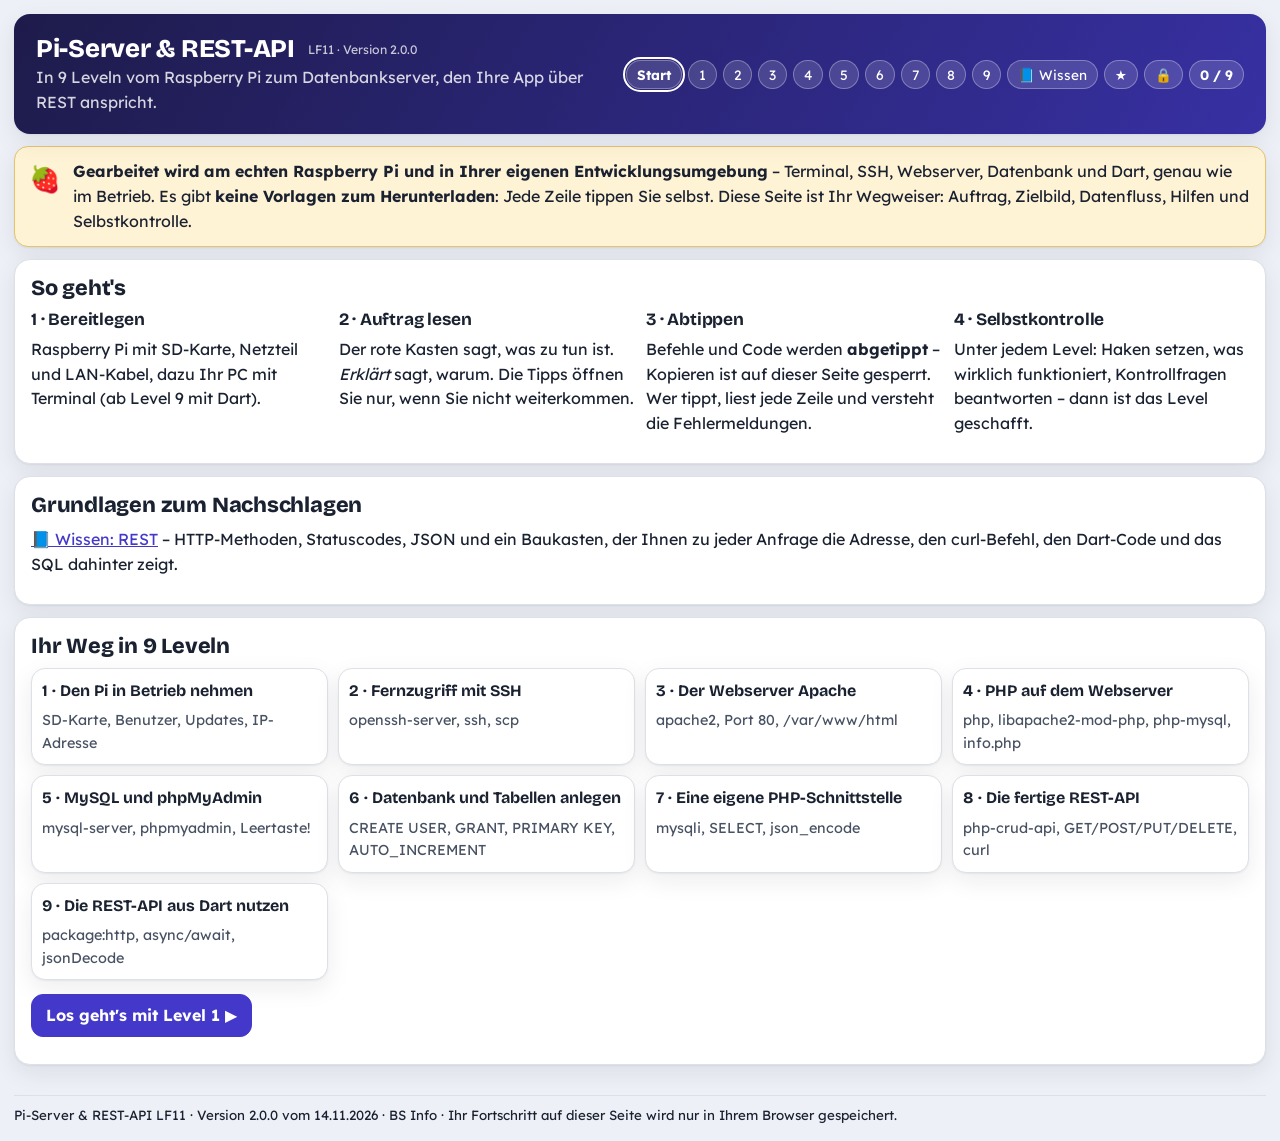
==== commit 69d239b9: "Alles wird getippt: Selbstkontrolle statt Prüf-Tool, eigenständige Seite für mebis (v2.0.0) - keine " ====
--- a/docs/index.html
+++ b/docs/index.html
@@ -4,9 +4,240 @@
 <meta charset="utf-8">
 <meta name="viewport" content="width=device-width, initial-scale=1">
 <title>Pi-Server &amp; REST-API LF11</title>
-<meta name="version" content="1.2.0">
-<meta name="description" content="In 9 Leveln vom Raspberry Pi zum Datenbankserver mit REST-API – mit automatischer Prüfung.">
-<link rel="stylesheet" href="css/stil.css">
+<meta name="version" content="2.0.0">
+<meta name="description" content="In 9 Leveln vom Raspberry Pi zum Datenbankserver mit REST-API – alles selbst getippt, mit Selbstkontrolle.">
+<style>/* Look der Lernpakete (Lernpaket-Kompass 2).
+   Bedienung und Aufbau sind für alle Pakete gleich; jedes Paket bekommt über
+   PAKET.welt eine eigene Welt (Farben, Kulisse). Farben nur über Variablen.
+   Die Akzentfarbe ist für Handlungsaufforderungen reserviert (Leitfaden C3).
+   Schriften: Lexend (Text, für flüssiges Lesen entwickelt) und Bricolage Grotesque
+   (Überschriften), beide SIL Open Font License (Lizenztexte in css/schrift/). */
+@font-face{font-family:"Lexend";src:url([data-uri]) format("woff2");font-weight:400;font-display:swap}
+@font-face{font-family:"Lexend";src:url([data-uri]) format("woff2");font-weight:700;font-display:swap}
+@font-face{font-family:"Bricolage Grotesque";src:url([data-uri]) format("woff2");font-weight:700;font-display:swap}
+@font-face{font-family:"Bricolage Grotesque";src:url([data-uri]) format("woff2");font-weight:800;font-display:swap}
+
+:root{
+  --card:#ffffff; --card2:#f5f6f8; --ink:#1a2130; --ink-soft:#485263; --muted:#6a7383; --line:#dde1e7;
+  --ok:#178a4c; --ok-soft:#e3f4ea; --bad:#c93c3c; --bad-soft:#fce9e9; --warn:#a06c00; --warn-soft:#fff3d6;
+  --canvas:#fbfcfd; --grid:#e8ebf0;
+  --shadow:0 1px 2px rgba(20,30,50,.06),0 8px 24px rgba(20,30,50,.08); --r:16px;
+  --schrift:"Lexend",system-ui,-apple-system,"Segoe UI",Roboto,Arial,sans-serif;
+  --titel:"Bricolage Grotesque","Lexend",system-ui,sans-serif;
+  /* Welt (Standard: technik) – wird über [data-thema] oder PAKET.welt.farbe überschrieben */
+  --accent:#4338ca; --accent-ink:#fff; --accent-soft:#e8e7fb; --bg:#eef0f7;
+  --kopf-a:#1e1b4b; --kopf-b:#3730a3; --deko:#22d3ee;
+  --k1:#e3e5f3; --k2:#cfd2ea; --k3:#b9bde0;
+}
+[data-thema="wirtschaft"]{--accent:#0f766e;--accent-soft:#dcf1ee;--bg:#f4f0e8;--kopf-a:#0b3d3a;--kopf-b:#0f766e;--deko:#f59e0b;--k1:#ece4d6;--k2:#dfd3bf;--k3:#cdbfa7}
+[data-thema="technik"]{--accent:#4338ca;--accent-soft:#e8e7fb;--bg:#eef0f7;--kopf-a:#1e1b4b;--kopf-b:#3730a3;--deko:#22d3ee;--k1:#e3e5f3;--k2:#cfd2ea;--k3:#b9bde0}
+[data-thema="sprache"]{--accent:#be185d;--accent-soft:#fbe4ef;--bg:#f8f1f4;--kopf-a:#4a0d2e;--kopf-b:#9d174d;--deko:#fbbf24;--k1:#f1e2e9;--k2:#e6cdd9;--k3:#d6b3c4}
+[data-thema="natur"]{--accent:#15803d;--accent-soft:#e0f2e6;--bg:#f0f4ec;--kopf-a:#0f3d22;--kopf-b:#166534;--deko:#facc15;--k1:#dfead7;--k2:#c9dcbd;--k3:#afc9a1}
+[data-thema="gesundheit"]{--accent:#0e7490;--accent-soft:#dbf0f5;--bg:#eef5f6;--kopf-a:#0c3a47;--kopf-b:#0e7490;--deko:#fb7185;--k1:#dcebee;--k2:#c4dde2;--k3:#a9ccd3}
+[data-thema="gestaltung"]{--accent:#c2410c;--accent-soft:#fde7dc;--bg:#f8f1ea;--kopf-a:#3b1306;--kopf-b:#9a3412;--deko:#a78bfa;--k1:#f1e3d6;--k2:#e6cfbb;--k3:#d6b59b}
+
+*{box-sizing:border-box}
+html,body{margin:0;color:var(--ink);background:var(--bg);font-family:var(--schrift);font-size:16px;line-height:1.55}
+.app{max-width:1240px;margin:0 auto;padding:14px;display:flex;flex-direction:column;gap:12px;min-height:100vh}
+.card{background:var(--card);border:1px solid var(--line);border-radius:var(--r);box-shadow:var(--shadow);padding:16px}
+h1,h2,h3{font-family:var(--titel);letter-spacing:-.01em;line-height:1.2}
+h1{font-size:1.6rem;margin:0;font-weight:800}
+h2{font-size:1.35rem;margin:0 0 .5rem;font-weight:800}
+h3{font-size:1.08rem;margin:1rem 0 .4rem;font-weight:700}
+p{margin:.4rem 0 .7rem}
+code{font-family:ui-monospace,Consolas,"Cascadia Mono",monospace;font-size:.92em;background:var(--card2);border:1px solid var(--line);border-radius:6px;padding:0 4px}
+
+/* ---------- Kopf mit Welt ---------- */
+.kopf{position:relative;overflow:hidden;display:flex;align-items:center;gap:16px;flex-wrap:wrap;color:#fff;border:0;min-height:96px;
+  background:linear-gradient(120deg,var(--kopf-a),var(--kopf-b))}
+.kopf .kopf-kulisse{position:absolute;inset:0;pointer-events:none;opacity:.22;--k1:rgba(255,255,255,.55);--k2:rgba(255,255,255,.8);--k3:#fff}
+.kopf .kopf-kulisse svg{position:absolute;right:0;bottom:0;height:100%;width:62%}
+.kopf>*{position:relative}
+.kopf .logo{flex:0 0 auto}
+.kopf .logo svg{display:block}
+.kopf .titel{flex:1;min-width:200px}
+.kopf h1{color:#fff}
+.unter{color:rgba(255,255,255,.82)}
+.version{font-family:var(--schrift);font-size:.48em;font-weight:400;color:rgba(255,255,255,.75);margin-left:.6em;white-space:nowrap;vertical-align:middle;letter-spacing:0}
+.fortschritt{display:flex;gap:6px;flex-wrap:wrap;align-items:center}
+.kopf .chip{background:rgba(255,255,255,.14);border-color:rgba(255,255,255,.3);color:#fff}
+.kopf .chip.ok{background:rgba(255,255,255,.95);color:var(--ok);border-color:#fff}
+.kopf button{background:rgba(255,255,255,.14);border-color:rgba(255,255,255,.35);color:#fff}
+.kopf button:hover{background:rgba(255,255,255,.24);border-color:#fff}
+.druckfuss{margin-top:18px;border-top:1px solid var(--line);padding-top:6px}
+.chip{display:inline-flex;align-items:center;gap:6px;border-radius:999px;padding:3px 10px;font-size:.85rem;background:var(--card2);border:1px solid var(--line);color:var(--ink-soft)}
+.chip.ok{background:var(--ok-soft);border-color:var(--ok);color:var(--ok)}
+
+/* ---------- Navigation ---------- */
+.tabs{display:flex;gap:6px;flex-wrap:wrap;padding:8px}
+.tabs button{flex:0 0 auto;border-radius:999px;font-weight:700}
+.tabs button.aktiv{background:var(--ink);color:#fff;border-color:var(--ink)}
+.tabs button[aria-disabled="true"]{opacity:.5}
+.pfad{display:flex;gap:0;align-items:center;flex-wrap:wrap;margin:0 0 4px;padding:0;list-style:none}
+.pfad li{display:flex;align-items:center}
+.pfad li+li::before{content:"";width:22px;height:3px;background:var(--line);border-radius:2px;margin:0 2px}
+.pfad li.fertig+li::before{background:var(--ok)}
+.pfad button{display:flex;align-items:center;gap:8px;border-radius:999px;padding:5px 12px 5px 5px;min-height:38px;background:var(--card);font-size:.92rem}
+.pfad .nr{width:28px;height:28px;border-radius:50%;display:inline-flex;align-items:center;justify-content:center;background:var(--card2);border:2px solid var(--line);font-weight:700;font-size:.85rem}
+.pfad li.fertig .nr{background:var(--ok);border-color:var(--ok);color:#fff}
+.pfad button.aktiv{border-color:var(--ink);box-shadow:0 0 0 2px var(--ink) inset}
+.pfad button.aktiv .nr{background:var(--ink);border-color:var(--ink);color:#fff}
+.pfad .skip{font-size:.78rem;color:var(--muted)}
+@media (max-width:760px){.pfad .titeltext{display:none}.pfad button.aktiv .titeltext{display:inline}}
+main{display:block;outline:none}
+main>*+*{margin-top:12px}
+main:focus,main[tabindex]:focus-visible{outline:none}
+
+/* ---------- Station: Mission, Bühne, Notiz ---------- */
+.st-kopf{display:flex;align-items:flex-end;gap:12px;flex-wrap:wrap;justify-content:space-between;margin-bottom:8px}
+.st-kopf .ort{font-size:.85rem;color:var(--muted);font-weight:700;text-transform:uppercase;letter-spacing:.05em}
+.st-kopf h2{margin:0}
+.mission{display:flex;gap:12px;align-items:flex-end;margin:0 0 12px}
+.mission .mission-bild{width:74px;flex:0 0 auto}
+.mission .mission-bild svg{display:block;width:100%;height:auto}
+.mission .blase{position:relative;background:var(--accent-soft);border:2px solid var(--accent);border-radius:16px 16px 16px 4px;padding:10px 14px;font-size:1.04rem;max-width:820px}
+@media (max-width:600px){.mission .mission-bild{width:48px}.mission{gap:8px}}
+.mission .blase .name{display:block;font-size:.78rem;color:var(--accent);text-transform:uppercase;letter-spacing:.06em}
+.sr{position:absolute;width:1px;height:1px;overflow:hidden;clip:rect(0 0 0 0);white-space:nowrap}
+.mission .blase .reaktion:empty{display:none}
+.mission .blase .reaktion .leitfrage{color:var(--ink);border-top:1px dashed var(--accent);padding-top:4px;margin-top:6px}
+.mission .blase .leitfrage{display:block;font-weight:400;font-size:.9rem;color:var(--ink-soft);margin-top:4px}
+.buehne-raster{display:grid;grid-template-columns:minmax(0,1fr) 300px;gap:12px;align-items:start}
+.buehne-raster.ohne-notiz{grid-template-columns:minmax(0,1fr)}.buehne-raster.ohne-notiz>.notiz{display:none}
+@media (max-width:980px){.buehne-raster{grid-template-columns:1fr}}
+.buehne{background:var(--canvas);border:1px solid var(--line);border-radius:14px;padding:12px;min-height:320px;position:relative}
+.buehne.demo{outline:3px dashed var(--deko);outline-offset:3px}
+.notiz{display:flex;flex-direction:column;gap:10px;position:sticky;top:8px}
+.notiz>.feld{background:var(--card);border:1px solid var(--line);border-radius:12px;padding:10px 12px}
+.notiz .feldtitel{font-size:.78rem;font-weight:700;text-transform:uppercase;letter-spacing:.06em;color:var(--muted);margin-bottom:4px}
+.notiz .live{border-color:var(--accent);background:var(--accent-soft)}
+.notiz .live:empty{display:none}
+.notiz details{margin:0;background:var(--card)}
+.steuerung{display:flex;gap:8px;flex-wrap:wrap;align-items:center}
+button.zeig{border-color:var(--deko);background:var(--card)}
+button.zeig::before{content:"▶ ";color:var(--accent)}
+.demoschritt{border-left:4px solid var(--deko);padding-left:10px}
+.demoschritt .warum{color:var(--ink-soft);font-size:.92rem}
+.nach{margin-top:12px}
+.nach>details.check{background:var(--card)}
+.nach>details.check[open]{background:var(--card)}
+.zusatz{display:grid;grid-template-columns:repeat(auto-fit,minmax(260px,1fr));gap:10px;margin-top:10px}
+
+/* ---------- Start: Szene mit Figur ---------- */
+.hero{position:relative;border-radius:var(--r);overflow:hidden;background:linear-gradient(180deg,var(--card),var(--k1));border:1px solid var(--line);box-shadow:var(--shadow);isolation:isolate}
+.hero .kit-kulisse{position:absolute;inset:0;width:100%;height:100%;z-index:-1;opacity:.9}
+.hero-inhalt{display:flex;gap:18px;align-items:flex-end;padding:20px 20px 0;min-height:260px}
+.hero-figur{width:170px;flex:0 0 auto}
+.hero-figur svg{display:block;width:100%;height:auto}
+.hero-text{flex:1;align-self:center;background:var(--card);border:2px solid var(--ink);border-radius:18px 18px 18px 4px;padding:14px 18px;margin-bottom:24px;box-shadow:var(--shadow);max-width:760px}
+.hero-text .name{font-size:.8rem;font-weight:700;text-transform:uppercase;letter-spacing:.06em;color:var(--accent)}
+.hero-text h2{font-size:1.7rem;margin:.1rem 0 .4rem}
+@media (max-width:700px){.hero-inhalt{flex-direction:column;align-items:flex-start}.hero-figur{width:110px;order:2}.hero-text{margin-bottom:0}}
+
+/* ---------- Spielrahmen (optional) ---------- */
+.karte-mission{display:grid;grid-template-columns:minmax(0,1fr) minmax(0,1.3fr);gap:14px;align-items:center}
+@media (max-width:860px){.karte-mission{grid-template-columns:1fr}}
+@media (max-width:600px){.weltkarte text{font-size:20px}}
+.weltkarte{position:relative;isolation:isolate;background:linear-gradient(160deg,var(--accent-soft),var(--card));border:1px solid var(--line);border-radius:14px;padding:10px;overflow:hidden}
+.weltkarte>svg:last-child{position:relative;width:100%;height:auto;display:block}
+.weltkarte .kit-kulisse{position:absolute;inset:0;width:100%;height:100%;opacity:.55}
+.weltkarte .ort-knoten{cursor:pointer}
+.weltkarte .ort-knoten:focus{outline:none}
+.weltkarte .ort-knoten:focus-visible circle.ring{stroke:var(--ink);stroke-width:4}
+.spielstand{font-family:var(--titel);font-weight:800}
+
+/* ---------- Bedienelemente ---------- */
+.auftrag{background:var(--accent-soft);border-left:5px solid var(--accent);border-radius:10px;padding:10px 14px;margin-bottom:12px;font-weight:700}
+.auftrag .was{display:block;font-size:.8rem;text-transform:uppercase;letter-spacing:.06em;color:var(--accent);font-weight:700}
+.raster{display:grid;grid-template-columns:minmax(0,1fr);gap:12px;align-items:start}
+button{font:inherit;cursor:pointer;border-radius:12px;border:1px solid var(--line);background:var(--card2);color:var(--ink);padding:8px 14px;min-height:42px}
+button:hover{border-color:var(--ink-soft)}
+button:focus-visible,[tabindex]:focus-visible,input:focus-visible,textarea:focus-visible,select:focus-visible{outline:3px solid var(--accent);outline-offset:2px}
+button.primaer{background:var(--accent);border-color:var(--accent);color:var(--accent-ink);font-weight:700}
+button.primaer:hover{filter:brightness(1.08)}
+button.lernheft-knopf{font-weight:700;border-width:2px;border-color:var(--accent)}
+.lernheft-karte{border-left:4px solid var(--accent)}
+button:disabled{opacity:.5;cursor:not-allowed}
+.leiste{position:sticky;bottom:8px;display:flex;align-items:center;gap:10px;justify-content:flex-end;z-index:5}
+.leiste .info{flex:1;color:var(--ink-soft);font-size:.92rem}
+.fuss{color:var(--muted);font-size:.8rem;text-align:center}
+.msg{border-radius:12px;padding:10px 12px;margin:.6rem 0;border:1px solid var(--line);background:var(--card2)}
+.msg.ok{background:var(--ok-soft);border-color:var(--ok)}
+.msg.bad{background:var(--bad-soft);border-color:var(--bad)}
+.msg.warn{background:var(--warn-soft);border-color:var(--warn)}
+.figur{display:flex;gap:10px;align-items:flex-end;margin:.6rem 0}
+.figur .avatar{width:64px;flex:0 0 auto}
+.figur .avatar svg{display:block;width:100%;height:auto}
+.figur .blase{background:var(--card2);border:1px solid var(--line);border-radius:14px 14px 14px 4px;padding:10px 12px;position:relative}
+.figur .name{font-size:.8rem;color:var(--muted);font-weight:700}
+.badge{display:inline-block;font-size:.75rem;font-weight:700;border-radius:999px;padding:2px 8px;background:var(--card2);border:1px solid var(--line);color:var(--ink-soft);vertical-align:middle}
+.badge.zaehlt-nicht{background:var(--warn-soft);border-color:var(--warn);color:var(--warn)}
+details{border:1px solid var(--line);border-radius:12px;padding:8px 12px;margin:.6rem 0;background:var(--card2)}
+details summary{cursor:pointer;font-weight:700}
+.beispiel ol{margin:.4rem 0;padding-left:1.4rem}
+.beispiel .warum,.warum{color:var(--ink-soft);font-size:.92rem}
+.frage{border:1px solid var(--line);border-radius:12px;padding:12px;margin:.7rem 0;background:var(--card)}
+.frage .ftext{font-weight:700;margin-bottom:.5rem}
+.frage label.opt{display:flex;gap:8px;align-items:flex-start;padding:7px 9px;border-radius:10px;border:1px solid var(--line);cursor:pointer;margin:4px 0;background:var(--card)}
+.frage label.opt:hover{border-color:var(--ink-soft)}
+.frage label.opt:has(input:checked){border-color:var(--accent);background:var(--accent-soft)}
+.frage label.opt.richtig{border-color:var(--ok);background:var(--ok-soft)}
+.frage label.opt.falsch{border-color:var(--bad);background:var(--bad-soft)}
+.frage .ofb{display:block;font-size:.9rem;color:var(--ink-soft);margin-left:28px}
+input[type=text],input[type=number],textarea,select{font:inherit;border:1px solid var(--line);border-radius:10px;padding:7px 9px;background:#fff;color:var(--ink)}
+.frage .zuordnen{display:grid;grid-template-columns:minmax(0,1fr) minmax(0,1fr);gap:6px 10px;align-items:center}
+.frage .zuordnen select{width:100%}
+.frage .knoepfe{display:flex;gap:8px;margin-top:.6rem;flex-wrap:wrap}
+.hotspot svg{width:100%;max-width:560px;height:auto;display:block;touch-action:manipulation}
+.hotspot .bereich{fill:transparent;stroke:transparent;stroke-width:3;cursor:pointer}
+.hotspot .bereich:hover,.hotspot .bereich:focus{stroke:var(--ink-soft)}
+.hotspot .bereich.gewaehlt{stroke:var(--accent);fill:rgba(47,111,222,.12)}
+.hotspot .bereich.richtig{stroke:var(--ok);fill:rgba(31,157,85,.15)}
+.hotspot .bereich.falsch{stroke:var(--bad);fill:rgba(214,69,69,.12)}
+.tipps button{margin-right:6px}
+.balken{height:10px;border-radius:999px;background:var(--grid);overflow:hidden}
+.balken > span{display:block;height:100%;background:var(--ink-soft)}
+.balken.ok > span{background:var(--ok)}
+.balken.mittel > span{background:var(--warn)}
+.lzzeile{display:grid;grid-template-columns:minmax(0,1fr) 140px 150px;gap:10px;align-items:center;padding:8px 0;border-bottom:1px solid var(--line)}
+.lzzeile.se{grid-template-columns:minmax(0,1fr) auto}
+@media (max-width:760px){.lzzeile,.lzzeile.se{grid-template-columns:1fr}}
+.skala{display:flex;gap:4px;flex-wrap:wrap}
+.skala label{border:1px solid var(--line);border-radius:10px;padding:4px 10px;cursor:pointer;background:var(--card2);white-space:nowrap}
+.skala input{position:absolute;opacity:0;width:1px;height:1px}
+.skala input:checked + span{font-weight:700}
+.skala label:has(input:checked){background:var(--ink);color:#fff;border-color:var(--ink)}
+.skala label:has(input:focus-visible){outline:3px solid var(--accent);outline-offset:2px}
+.seite .card{position:sticky;top:8px}
+.merk{display:grid;grid-template-columns:minmax(0,1fr) minmax(0,1fr);gap:8px 14px}
+@media (max-width:700px){.merk{grid-template-columns:1fr}}
+.merk textarea{width:100%;min-height:2.6em}
+.muster{background:var(--ok-soft);border:1px solid var(--ok);border-radius:10px;padding:6px 9px}
+.gesperrt{color:var(--muted)}
+.klein{font-size:.88rem;color:var(--ink-soft)}
+.noprint{}
+table.tab{border-collapse:collapse;width:100%}
+table.tab td,table.tab th{border:1px solid var(--line);padding:6px 8px;text-align:left;vertical-align:top}
+.selbst,.mitdenken{border:1px dashed var(--ink-soft);border-radius:12px;padding:8px 10px;margin:.5rem 0;background:var(--card)}
+.selbst textarea,.mitdenken textarea{width:100%;margin:.4rem 0}
+.glossar-box{margin-top:1rem}
+dl.glossar{margin:.4rem 0;display:grid;grid-template-columns:max-content minmax(0,1fr);gap:4px 12px}
+dl.glossar dt{font-weight:700}
+dl.glossar dd{margin:0}
+@media (max-width:600px){dl.glossar{grid-template-columns:1fr}dl.glossar dd{margin-bottom:6px}}
+@media (prefers-reduced-motion:reduce){*{animation:none!important;transition:none!important}}
+@media print{
+  .tabs,.leiste,.kopf .fortschritt,.noprint{display:none!important}
+  .app{max-width:none;padding:0}
+  .card{box-shadow:none}
+  .kopf{color:#000;background:none;border:1px solid #ccc}.kopf h1,.unter,.version{color:#000}.kopf .kopf-kulisse{display:none}
+}
+
+/* ---------- Spielmodus (PAKET.spielwelt) ---------- */
+.spielkarte{padding:10px}
+.spielbuehne{position:relative;min-height:560px;border-radius:14px;overflow:hidden;background:var(--canvas);border:1px solid var(--line)}
+.zwischenbilanz[hidden]{display:none}
+</style>
 <style>
 .app{max-width:1280px}
 .kopf{padding:20px 22px}
@@ -259,13 +490,31 @@
 .datenfluss .df.neu .linie{stroke:var(--accent);stroke-width:3}
 .datenfluss .df.neu .t-pfeil{fill:var(--accent)}
 .datenfluss .df.spaeter{opacity:.18}
+
+.selbstkontrolle h4{margin:.9rem 0 .4rem}
+.sk-liste,.sk-optionen{list-style:none;margin:0;padding:0;display:flex;flex-direction:column;gap:6px}
+.sk-liste label,.sk-optionen label{display:flex;gap:10px;align-items:flex-start;padding:8px 12px;border:1px solid var(--line);border-radius:12px;background:#fff;cursor:pointer;line-height:1.35}
+.sk-liste input,.sk-optionen input{margin-top:3px;flex:none;width:18px;height:18px;accent-color:var(--accent)}
+.sk-liste input:checked+*,.sk-liste label:has(input:checked){background:#e7f6ec;border-color:#9bd3ad}
+.sk-frage{margin:0 0 12px}
+.sk-frage p{margin:.3rem 0}
+.sk-feedback{min-height:1.2em;font-size:.92rem}
+.sk-frage.richtig .sk-feedback{color:#166534}
+.sk-frage.falsch .sk-feedback{color:#b42318}
+.sk-frage.richtig label:has(input:checked){background:#e7f6ec;border-color:#9bd3ad}
+.sk-frage.falsch label:has(input:checked){background:#fdecec;border-color:#f3b4b4}
+button.erledigt:disabled{opacity:.55;cursor:not-allowed}
+.sk-status{font-size:.9rem;color:var(--ink-soft)}
+/* Kopierschutz: Code wird abgetippt */
+pre,code,.kette,.term,.browser{-webkit-user-select:none;user-select:none}
+.kopier-hinweis{position:fixed;left:50%;bottom:24px;transform:translateX(-50%);background:#1a2130;color:#fff;padding:10px 18px;border-radius:12px;box-shadow:0 6px 24px rgba(0,0,0,.25);z-index:50;font-size:.95rem}
 </style>
 </head>
 <body data-thema="technik">
 <div class="app">
   <header class="card kopf">
     <div class="titel">
-      <h1>Pi-Server &amp; REST-API <span class="version">LF11 · Version 1.2.0</span></h1>
+      <h1>Pi-Server &amp; REST-API <span class="version">LF11 · Version 2.0.0</span></h1>
       <div class="unter">In 9 Leveln vom Raspberry Pi zum Datenbankserver, den Ihre App über REST anspricht.</div>
     </div>
     <nav class="fortschritt" aria-label="Level"><a class="chip" href="#start" data-ziel="start">Start</a><a class="chip" href="#level-1" data-ziel="level-1">1</a><a class="chip" href="#level-2" data-ziel="level-2">2</a><a class="chip" href="#level-3" data-ziel="level-3">3</a><a class="chip" href="#level-4" data-ziel="level-4">4</a><a class="chip" href="#level-5" data-ziel="level-5">5</a><a class="chip" href="#level-6" data-ziel="level-6">6</a><a class="chip" href="#level-7" data-ziel="level-7">7</a><a class="chip" href="#level-8" data-ziel="level-8">8</a><a class="chip" href="#level-9" data-ziel="level-9">9</a><a class="chip" href="#wissen" data-ziel="wissen" title="Wissen: REST">📘 Wissen</a><a class="chip" href="#bonus" data-ziel="bonus">★</a><a class="chip" href="#loesungen" data-ziel="loesungen" title="Musterlösungen">🔒</a><span class="chip zaehler" id="zaehler">0 / 9</span></nav>
@@ -273,23 +522,20 @@
 
   <section class="ansicht" id="start">
     <div class="card echt"><span aria-hidden="true">🍓</span><div>
-      <b>Gearbeitet wird am echten Raspberry Pi</b> – mit Terminal, SSH, Webserver und Datenbank, genau wie im Betrieb.
-      Ein Prüf-Tool auf Ihrem PC fragt den Pi über das Netz ab und sagt Ihnen, was noch fehlt.
-      Diese Seite ist Ihr Wegweiser: Auftrag, Zielbild, Server-Stack und Hilfen.</div></div>
+      <b>Gearbeitet wird am echten Raspberry Pi und in Ihrer eigenen Entwicklungsumgebung</b> – Terminal, SSH, Webserver,
+      Datenbank und Dart, genau wie im Betrieb. Es gibt <b>keine Vorlagen zum Herunterladen</b>: Jede Zeile tippen Sie selbst.
+      Diese Seite ist Ihr Wegweiser: Auftrag, Zielbild, Datenfluss, Hilfen und Selbstkontrolle.</div></div>
     <div class="card"><h2>So geht's</h2>
       <div class="start-raster">
-        <div><h3>1 · Projekt holen</h3>
-          <p><a href="https://github.com/bnBSinfo/rest_lernpfad_schueler/archive/refs/heads/main.zip">ZIP herunterladen</a> und entpacken – oder:</p>
-          <pre><code>git clone https://github.com/bnBSinfo/rest_lernpfad_schueler.git</code></pre></div>
-        <div><h3>2 · Öffnen</h3>
-          <p>Ordner in VS Code oder Android Studio öffnen, einmalig im Terminal:</p>
-          <pre><code>dart pub get</code></pre></div>
-        <div><h3>3 · Am Pi arbeiten</h3>
-          <p>Auftrag lesen und auf dem Pi umsetzen. Ab Level 6 schreiben Sie SQL, PHP und Dart auf dem PC
-          (<code>server/</code>, <code>lib/</code>) und bringen es auf den Pi.</p></div>
-        <div><h3>4 · Prüfen</h3>
-          <p>IP in <code>pi.txt</code> eintragen. Bei Rot steht ein <b>Hinweis</b> in der Ausgabe. Gesamtstand:</p>
-          <pre><code>dart run tool/pruefen.dart</code></pre></div>
+        <div><h3>1 · Bereitlegen</h3>
+          <p>Raspberry Pi mit SD-Karte, Netzteil und LAN-Kabel, dazu Ihr PC mit Terminal (ab Level 9 mit Dart).</p></div>
+        <div><h3>2 · Auftrag lesen</h3>
+          <p>Der rote Kasten sagt, was zu tun ist. <i>Erklärt</i> sagt, warum. Die Tipps öffnen Sie nur, wenn Sie nicht weiterkommen.</p></div>
+        <div><h3>3 · Abtippen</h3>
+          <p>Befehle und Code werden <b>abgetippt</b> – Kopieren ist auf dieser Seite gesperrt. Wer tippt, liest jede Zeile
+          und versteht die Fehlermeldungen.</p></div>
+        <div><h3>4 · Selbstkontrolle</h3>
+          <p>Unter jedem Level: Haken setzen, was wirklich funktioniert, Kontrollfragen beantworten – dann ist das Level geschafft.</p></div>
       </div>
     </div>
     <div class="card"><h2>Grundlagen zum Nachschlagen</h2>
@@ -307,8 +553,7 @@
   <div class="level-raster">
     <div class="card lp-auftrag"><p><strong>Ziel:</strong> Ihr Raspberry Pi läuft mit Ubuntu, ist aktuell
 und im Netz erreichbar. Sie kennen seine IP-Adresse.</p>
-<p><strong>Dateien:</strong> <code>pi.txt</code> ·
-<strong>Skript:</strong> Ubuntu – SD-Karte erstellen, Einrichten des
+<p><strong>Skript:</strong> Ubuntu – SD-Karte erstellen, Einrichten des
 Raspberry Pi</p>
 <div class="auftrags-kasten"><h3 id="auftrag">Auftrag</h3>
 <ol type="1">
@@ -325,8 +570,8 @@
 apt update
 apt upgrade -y
 apt autoremove -y</code></pre></li>
-<li>Lesen Sie die IP-Adresse aus und tragen Sie sie auf Ihrem
-<strong>PC</strong> in <code>pi.txt</code> ein (<code>ip=…</code>):
+<li>Lesen Sie die IP-Adresse aus und notieren Sie sie – Sie brauchen sie
+in jedem weiteren Level:
 <pre class="bash"><code>hostname -I</code></pre></li>
 </ol>
 </div><h3 id="erklärt--was-passiert-hier">Erklärt – was passiert hier?</h3>
@@ -370,9 +615,6 @@
 <code>ifconfig</code> (Paket <code>net-tools</code>); moderner und ohne
 Installation geht <code>hostname -I</code> oder
 <code>ip -4 a</code>.</p>
-<h3 id="prüfen">Prüfen</h3>
-<p><code>dart run tool/pruefen.dart 1</code> – das Tool klopft am Pi an.
-Antwortet er, ist er im Netz.</p>
 <details><summary>Tipp 1 – Pi nicht erreichbar?</summary>
 
 <p>Pingen Sie den Pi vom PC aus: <code>ping 10.36.13.76</code>. Kommt
@@ -407,14 +649,20 @@
         <span class="knoten spaeter"><b>kommt noch</b></span></p></div>
     </aside>
   </div>
+  <div class="card selbstkontrolle" data-sk-level="1">
+  <h3>✅ Selbstkontrolle</h3>
+  <p class="klein">Haken Sie nur ab, was bei Ihnen <b>wirklich</b> funktioniert. Beantworten Sie dann die Kontrollfragen –
+  sind alle Haken gesetzt und alle Fragen richtig, ist das Level geschafft.</p>
+  <h4>Das muss jetzt funktionieren</h4><ul class="sk-liste"><li><label><input type="checkbox" data-sk="1-c0"> Der Pi startet mit Ubuntu, ich bin als <code>administrator</code> angemeldet.</label></li><li><label><input type="checkbox" data-sk="1-c1"> <code>apt update</code> und <code>apt upgrade</code> laufen ohne Fehlermeldung durch.</label></li><li><label><input type="checkbox" data-sk="1-c2"> Ich habe die IP-Adresse meines Pi notiert (<code>hostname -I</code>).</label></li><li><label><input type="checkbox" data-sk="1-c3"> Vom PC aus antwortet der Pi auf <code>ping &lt;IP&gt;</code>.</label></li></ul>
+  <h4>Kontrollfragen</h4><div class="sk-frage" data-sk-frage="1-0"><p><b>1.</b> Was macht <code>apt update</code>?</p><ul class="sk-optionen"><li><label><input type="radio" name="sk-1-0" value="0" data-richtig="1" data-feedback="Erst die Liste aktualisieren, dann mit apt upgrade installieren."> Es lädt die Liste der verfügbaren Pakete neu und installiert nichts.</label></li><li><label><input type="radio" name="sk-1-0" value="1" data-richtig="0" data-feedback="Das macht apt upgrade."> Es installiert neuere Versionen aller Programme.</label></li><li><label><input type="radio" name="sk-1-0" value="2" data-richtig="0" data-feedback="Dafür gibt es do-release-upgrade – apt update lädt nur die Paketliste."> Es aktualisiert Ubuntu auf die nächste Hauptversion.</label></li></ul><p class="sk-feedback" role="status"></p></div><div class="sk-frage" data-sk-frage="1-1"><p><b>2.</b> Woran erkennen Sie, dass Sie nach <code>sudo -i</code> als root arbeiten?</p><ul class="sk-optionen"><li><label><input type="radio" name="sk-1-1" value="0" data-richtig="1" data-feedback="# = root, $ = normaler Benutzer."> Die Eingabezeile endet mit <code>#</code>.</label></li><li><label><input type="radio" name="sk-1-1" value="1" data-richtig="0" data-feedback="$ zeigt einen normalen Benutzer."> Die Eingabezeile endet mit <code>$</code>.</label></li><li><label><input type="radio" name="sk-1-1" value="2" data-richtig="0" data-feedback="Genau das entfällt nach sudo -i."> Vor jedem Befehl muss weiter <code>sudo</code> stehen.</label></li></ul><p class="sk-feedback" role="status"></p></div>
+</div>
   <div class="card grafik"><h3>Wo sind wir im Datenfluss?</h3><svg class="datenfluss" viewBox="0 0 940 430" role="img" aria-label="Datenfluss – Stand Level 1: PC oder Handy schicken über das Netz HTTP-Anfragen an Apache auf dem Raspberry Pi, PHP fragt MySQL ab und die Antwort geht als JSON zurück; per SSH wird der Pi verwaltet."><defs><marker id="df-spitze-1" viewBox="0 0 10 10" refX="8" refY="5" markerWidth="5" markerHeight="5" orient="auto"><path d="M0 0 L10 5 L0 10 z" fill="#485263"/></marker><marker id="df-spitze-neu-1" viewBox="0 0 10 10" refX="8" refY="5" markerWidth="4" markerHeight="4" orient="auto"><path d="M0 0 L10 5 L0 10 z" fill="#4338ca"/></marker></defs><g class="df da"><rect x="10" y="30" width="210" height="380" rx="16" class="behaelter"/><text x="115" y="56" class="t-gross">PC / Handy</text></g><g class="df neu"><rect x="226" y="30" width="98" height="380" rx="12" class="netz"/><text x="275" y="398" class="t-klein">LAN</text><text x="275" y="384" class="t-klein">Netz</text></g><g class="df neu"><rect x="330" y="10" width="600" height="410" rx="16" class="behaelter"/><text x="630" y="36" class="t-gross">Raspberry Pi · Ubuntu</text></g><g class="df spaeter"><rect x="520" y="145" width="180" height="205" rx="10"/><text x="610.0" y="167" class="t-gross">PHP</text></g><g class="df spaeter"><rect x="735" y="145" width="180" height="205" rx="10"/><text x="825.0" y="167" class="t-gross">MySQL</text><text x="825.0" y="184" class="t-klein">nur localhost:3306</text></g><g class="df spaeter"><rect x="750" y="200" width="150" height="138" rx="10"/><text x="825.0" y="222" class="t">flutterDB</text></g><g class="df spaeter"><rect x="30" y="75" width="170" height="50" rx="10"/><text x="115.0" y="94.0" class="t">Terminal</text><text x="115.0" y="111.0" class="t-klein">ssh administrator@IP</text></g><g class="df spaeter"><rect x="30" y="165" width="170" height="50" rx="10"/><text x="115.0" y="184.0" class="t">Browser</text><text x="115.0" y="201.0" class="t-klein">Firefox</text></g><g class="df spaeter"><rect x="30" y="285" width="170" height="50" rx="10"/><text x="115.0" y="304.0" class="t">Flutter-App / Dart</text><text x="115.0" y="321.0" class="t-klein">TodoApi</text></g><g class="df spaeter"><rect x="350" y="75" width="140" height="50" rx="10"/><text x="420.0" y="94.0" class="t">SSH-Server</text><text x="420.0" y="111.0" class="t-klein">Port 22</text></g><g class="df spaeter"><rect x="520" y="75" width="180" height="50" rx="10"/><text x="610.0" y="94.0" class="t">Shell (root)</text><text x="610.0" y="111.0" class="t-klein">apt · nano · mysql</text></g><g class="df spaeter"><rect x="350" y="165" width="140" height="170" rx="10"/><text x="420.0" y="237.0" class="t">Apache</text><text x="420.0" y="254.0" class="t-klein">Port 80</text><text x="420.0" y="269.0" class="t-klein">/var/www/html</text></g><g class="df spaeter"><rect x="535" y="180" width="150" height="40" rx="10"/><text x="610.0" y="205.0" class="t">phpMyAdmin</text></g><g class="df spaeter"><rect x="535" y="230" width="150" height="40" rx="10"/><text x="610.0" y="255.0" class="t">benutzer.php</text></g><g class="df spaeter"><rect x="535" y="280" width="150" height="40" rx="10"/><text x="610.0" y="305.0" class="t">php-crud-api</text></g><g class="df spaeter"><rect x="765" y="235" width="120" height="38" rx="10"/><text x="825.0" y="259.0" class="t">flutterTB</text></g><g class="df spaeter"><rect x="765" y="285" width="120" height="38" rx="10"/><text x="825.0" y="309.0" class="t">ToDoTB</text></g><g class="df spaeter"><path d="M200 100 H344" class="linie" marker-end="url(#df-spitze-1)"/><text x="275" y="92" class="t-pfeil">SSH :22</text></g><g class="df spaeter"><path d="M490 100 H514" class="linie" marker-end="url(#df-spitze-1)"/></g><g class="df spaeter"><path d="M700 100 H825 V139" class="linie" marker-end="url(#df-spitze-1)"/><text x="765" y="92" class="t-pfeil">SQL ausführen</text></g><g class="df spaeter"><path d="M200 190 H344" class="linie" marker-end="url(#df-spitze-1)"/><text x="275" y="182" class="t-pfeil">HTTP GET</text></g><g class="df spaeter"><path d="M200 310 H344" class="linie" marker-end="url(#df-spitze-1)"/><text x="275" y="296" class="t-pfeil">GET · POST</text></g><g class="df spaeter"><path d="M350 250 H226" class="linie" marker-end="url(#df-spitze-1)" stroke-dasharray="7 5"/><text x="275" y="242" class="t-pfeil">JSON / HTML</text></g><g class="df spaeter"><path d="M490 250 H514" class="linie" marker-end="url(#df-spitze-1)"/></g><g class="df spaeter"><path d="M700 265 H729" class="linie" marker-end="url(#df-spitze-1)"/><text x="717" y="257" class="t-pfeil">SQL</text></g><g class="df spaeter"><text x="275" y="326" class="t-pfeil">PUT · DELETE</text></g></svg>
     <p class="legende"><span class="knoten neu"><b>neu / im Einsatz in diesem Level</b></span><span class="knoten da"><b>schon da</b></span>
     <span class="knoten spaeter"><b>kommt noch</b></span></p>
-    <h3>Schritt für Schritt</h3><div class="kette"><div class="schritt-box"><b>PC</b><span>kennt die IP aus pi.txt</span></div><span class="pfeil" aria-hidden="true">→</span><div class="schritt-box"><b>Netz</b><span>LAN im pädagogischen Netz</span></div><span class="pfeil" aria-hidden="true">→</span><div class="schritt-box"><b>Pi</b><span>antwortet unter 10.36.13.76</span></div></div></div>
+    <h3>Schritt für Schritt</h3><div class="kette"><div class="schritt-box"><b>PC</b><span>kennt die IP des Pi</span></div><span class="pfeil" aria-hidden="true">→</span><div class="schritt-box"><b>Netz</b><span>LAN im pädagogischen Netz</span></div><span class="pfeil" aria-hidden="true">→</span><div class="schritt-box"><b>Pi</b><span>antwortet unter 10.36.13.76</span></div></div></div>
   <div class="card lp-fuss">
     <a class="knopf" href="#start">◀ Start</a>
-    <div class="pruefen"><code>dart run tool/pruefen.dart 1</code>
-      <button class="erledigt" data-level="1">Prüfung ist grün – geschafft</button></div>
+    <div class="pruefen"><button class="erledigt" data-level="1" disabled>Level geschafft</button></div>
     <a class="knopf primaer" href="#level-2">Level 2 ▶</a>
   </div>
 </section>
@@ -456,8 +704,6 @@
 <p><strong>Dateien kopieren</strong> geht mit demselben Zugang:
 <code>scp datei administrator@IP:/tmp/</code> – das brauchen Sie in
 Level 7.</p>
-<h3 id="prüfen">Prüfen</h3>
-<p><code>dart run tool/pruefen.dart 2</code></p>
 <details><summary>Tipp 1 – „Connection refused“</summary>
 
 <p>Der SSH-Dienst läuft nicht. Auf dem Pi:
@@ -487,20 +733,26 @@
 administrator@10.36.13.76&#x27;s password:
 Welcome to Ubuntu 24.04 LTS
 administrator@pi:~$ hostname
-pi</pre></figure><figure class="foto"><img src="bilder/moba_ssh.png" alt="MobaXterm: Session → SSH, IP und Benutzer eintragen" loading="lazy"><figcaption>MobaXterm: Session → SSH, IP und Benutzer eintragen</figcaption></figure></div>
+pi</pre></figure><figure class="foto"><img src="[data-uri]" alt="MobaXterm: Session → SSH, IP und Benutzer eintragen" loading="lazy"><figcaption>MobaXterm: Session → SSH, IP und Benutzer eintragen</figcaption></figure></div>
       <div class="card"><h3>Ihr Server-Stack</h3><ol class="stack"><li class="spaeter"><b>Dart: TodoApi</b><small>Client – später in der Flutter-App</small></li><li class="spaeter"><b>php-crud-api</b><small>REST für alle Tabellen</small></li><li class="spaeter"><b>benutzer.php</b><small>eigene Schnittstelle → JSON</small></li><li class="spaeter"><b>flutterDB</b><small>flutterUser, flutterTB, ToDoTB</small></li><li class="spaeter"><b>MySQL + phpMyAdmin</b><small>Datenbankserver, Port 3306 (nur localhost)</small></li><li class="spaeter"><b>PHP</b><small>führt .php-Dateien aus, mysqli</small></li><li class="spaeter"><b>Apache</b><small>Webserver, Port 80, /var/www/html</small></li><li class="neu"><b>SSH-Server</b><small>Fernzugriff, Port 22</small><em class="neu-marke">neu</em></li><li class="da"><b>Raspberry Pi + Ubuntu</b><small>Hardware, Betriebssystem, apt</small></li></ol>
         <p class="legende"><span class="knoten da"><b>schon da</b></span><span class="knoten neu"><b>neu</b></span>
         <span class="knoten spaeter"><b>kommt noch</b></span></p></div>
     </aside>
   </div>
+  <div class="card selbstkontrolle" data-sk-level="2">
+  <h3>✅ Selbstkontrolle</h3>
+  <p class="klein">Haken Sie nur ab, was bei Ihnen <b>wirklich</b> funktioniert. Beantworten Sie dann die Kontrollfragen –
+  sind alle Haken gesetzt und alle Fragen richtig, ist das Level geschafft.</p>
+  <h4>Das muss jetzt funktionieren</h4><ul class="sk-liste"><li><label><input type="checkbox" data-sk="2-c0"> <code>systemctl status ssh</code> zeigt <i>active (running)</i>.</label></li><li><label><input type="checkbox" data-sk="2-c1"> Ich kann mich vom PC aus mit <code>ssh administrator@&lt;IP&gt;</code> (oder MobaXterm) anmelden.</label></li><li><label><input type="checkbox" data-sk="2-c2"> <code>hostname</code> im SSH-Fenster zeigt den Namen meines Pi, nicht den des PC.</label></li></ul>
+  <h4>Kontrollfragen</h4><div class="sk-frage" data-sk-frage="2-0"><p><b>1.</b> Auf welchem Port wartet ein SSH-Server standardmäßig?</p><ul class="sk-optionen"><li><label><input type="radio" name="sk-2-0" value="0" data-richtig="1" data-feedback="SSH = Port 22."> 22</label></li><li><label><input type="radio" name="sk-2-0" value="1" data-richtig="0" data-feedback="Port 80 ist HTTP – der Webserver aus Level 3."> 80</label></li><li><label><input type="radio" name="sk-2-0" value="2" data-richtig="0" data-feedback="3306 ist MySQL."> 3306</label></li></ul><p class="sk-feedback" role="status"></p></div><div class="sk-frage" data-sk-frage="2-1"><p><b>2.</b> Was bewirkt <code>systemctl enable --now ssh</code>?</p><ul class="sk-optionen"><li><label><input type="radio" name="sk-2-1" value="0" data-richtig="1" data-feedback="enable = beim Booten, --now = sofort."> Der Dienst startet sofort und bei jedem Hochfahren.</label></li><li><label><input type="radio" name="sk-2-1" value="1" data-richtig="0" data-feedback="Das wäre systemctl start ssh."> Der Dienst startet nur jetzt, nach einem Neustart nicht mehr.</label></li><li><label><input type="radio" name="sk-2-1" value="2" data-richtig="0" data-feedback="Installiert wird mit apt install openssh-server."> SSH wird installiert.</label></li></ul><p class="sk-feedback" role="status"></p></div>
+</div>
   <div class="card grafik"><h3>Wo sind wir im Datenfluss?</h3><svg class="datenfluss" viewBox="0 0 940 430" role="img" aria-label="Datenfluss – Stand Level 2: PC oder Handy schicken über das Netz HTTP-Anfragen an Apache auf dem Raspberry Pi, PHP fragt MySQL ab und die Antwort geht als JSON zurück; per SSH wird der Pi verwaltet."><defs><marker id="df-spitze-2" viewBox="0 0 10 10" refX="8" refY="5" markerWidth="5" markerHeight="5" orient="auto"><path d="M0 0 L10 5 L0 10 z" fill="#485263"/></marker><marker id="df-spitze-neu-2" viewBox="0 0 10 10" refX="8" refY="5" markerWidth="4" markerHeight="4" orient="auto"><path d="M0 0 L10 5 L0 10 z" fill="#4338ca"/></marker></defs><g class="df da"><rect x="10" y="30" width="210" height="380" rx="16" class="behaelter"/><text x="115" y="56" class="t-gross">PC / Handy</text></g><g class="df da"><rect x="226" y="30" width="98" height="380" rx="12" class="netz"/><text x="275" y="398" class="t-klein">LAN</text><text x="275" y="384" class="t-klein">Netz</text></g><g class="df da"><rect x="330" y="10" width="600" height="410" rx="16" class="behaelter"/><text x="630" y="36" class="t-gross">Raspberry Pi · Ubuntu</text></g><g class="df spaeter"><rect x="520" y="145" width="180" height="205" rx="10"/><text x="610.0" y="167" class="t-gross">PHP</text></g><g class="df spaeter"><rect x="735" y="145" width="180" height="205" rx="10"/><text x="825.0" y="167" class="t-gross">MySQL</text><text x="825.0" y="184" class="t-klein">nur localhost:3306</text></g><g class="df spaeter"><rect x="750" y="200" width="150" height="138" rx="10"/><text x="825.0" y="222" class="t">flutterDB</text></g><g class="df neu"><rect x="30" y="75" width="170" height="50" rx="10"/><text x="115.0" y="94.0" class="t">Terminal</text><text x="115.0" y="111.0" class="t-klein">ssh administrator@IP</text></g><g class="df spaeter"><rect x="30" y="165" width="170" height="50" rx="10"/><text x="115.0" y="184.0" class="t">Browser</text><text x="115.0" y="201.0" class="t-klein">Firefox</text></g><g class="df spaeter"><rect x="30" y="285" width="170" height="50" rx="10"/><text x="115.0" y="304.0" class="t">Flutter-App / Dart</text><text x="115.0" y="321.0" class="t-klein">TodoApi</text></g><g class="df neu"><rect x="350" y="75" width="140" height="50" rx="10"/><text x="420.0" y="94.0" class="t">SSH-Server</text><text x="420.0" y="111.0" class="t-klein">Port 22</text></g><g class="df neu"><rect x="520" y="75" width="180" height="50" rx="10"/><text x="610.0" y="94.0" class="t">Shell (root)</text><text x="610.0" y="111.0" class="t-klein">apt · nano · mysql</text></g><g class="df spaeter"><rect x="350" y="165" width="140" height="170" rx="10"/><text x="420.0" y="237.0" class="t">Apache</text><text x="420.0" y="254.0" class="t-klein">Port 80</text><text x="420.0" y="269.0" class="t-klein">/var/www/html</text></g><g class="df spaeter"><rect x="535" y="180" width="150" height="40" rx="10"/><text x="610.0" y="205.0" class="t">phpMyAdmin</text></g><g class="df spaeter"><rect x="535" y="230" width="150" height="40" rx="10"/><text x="610.0" y="255.0" class="t">benutzer.php</text></g><g class="df spaeter"><rect x="535" y="280" width="150" height="40" rx="10"/><text x="610.0" y="305.0" class="t">php-crud-api</text></g><g class="df spaeter"><rect x="765" y="235" width="120" height="38" rx="10"/><text x="825.0" y="259.0" class="t">flutterTB</text></g><g class="df spaeter"><rect x="765" y="285" width="120" height="38" rx="10"/><text x="825.0" y="309.0" class="t">ToDoTB</text></g><g class="df neu"><path d="M200 100 H344" class="linie" marker-end="url(#df-spitze-neu-2)"/><text x="275" y="92" class="t-pfeil">SSH :22</text></g><g class="df neu"><path d="M490 100 H514" class="linie" marker-end="url(#df-spitze-neu-2)"/></g><g class="df spaeter"><path d="M700 100 H825 V139" class="linie" marker-end="url(#df-spitze-2)"/><text x="765" y="92" class="t-pfeil">SQL ausführen</text></g><g class="df spaeter"><path d="M200 190 H344" class="linie" marker-end="url(#df-spitze-2)"/><text x="275" y="182" class="t-pfeil">HTTP GET</text></g><g class="df spaeter"><path d="M200 310 H344" class="linie" marker-end="url(#df-spitze-2)"/><text x="275" y="296" class="t-pfeil">GET · POST</text></g><g class="df spaeter"><path d="M350 250 H226" class="linie" marker-end="url(#df-spitze-2)" stroke-dasharray="7 5"/><text x="275" y="242" class="t-pfeil">JSON / HTML</text></g><g class="df spaeter"><path d="M490 250 H514" class="linie" marker-end="url(#df-spitze-2)"/></g><g class="df spaeter"><path d="M700 265 H729" class="linie" marker-end="url(#df-spitze-2)"/><text x="717" y="257" class="t-pfeil">SQL</text></g><g class="df spaeter"><text x="275" y="326" class="t-pfeil">PUT · DELETE</text></g></svg>
     <p class="legende"><span class="knoten neu"><b>neu / im Einsatz in diesem Level</b></span><span class="knoten da"><b>schon da</b></span>
     <span class="knoten spaeter"><b>kommt noch</b></span></p>
     <h3>Schritt für Schritt</h3><div class="kette"><div class="schritt-box"><b>PC: ssh</b><span>Tastatureingaben verschlüsselt</span></div><span class="pfeil" aria-hidden="true">→</span><div class="schritt-box"><b>Port 22</b><span>sshd auf dem Pi</span></div><span class="pfeil" aria-hidden="true">→</span><div class="schritt-box"><b>Shell auf dem Pi</b><span>führt Befehle aus</span></div></div></div>
   <div class="card lp-fuss">
     <a class="knopf" href="#level-1">◀ Level 1</a>
-    <div class="pruefen"><code>dart run tool/pruefen.dart 2</code>
-      <button class="erledigt" data-level="2">Prüfung ist grün – geschafft</button></div>
+    <div class="pruefen"><button class="erledigt" data-level="2" disabled>Level geschafft</button></div>
     <a class="knopf primaer" href="#level-3">Level 3 ▶</a>
   </div>
 </section>
@@ -553,8 +805,6 @@
 <p><code>/var/www/html</code> ist das <strong>Wurzelverzeichnis</strong>
 (<em>DocumentRoot</em>) – alles darin ist aus dem Netz erreichbar.
 Merken Sie sich das, es wird in Level 4, 7 und 8 wichtig.</p>
-<h3 id="prüfen">Prüfen</h3>
-<p><code>dart run tool/pruefen.dart 3</code></p>
 <details><summary>Tipp – Seite lädt nicht</summary>
 
 <p><code>systemctl status apache2</code> zeigt, ob Apache läuft. Achten
@@ -580,14 +830,20 @@
         <span class="knoten spaeter"><b>kommt noch</b></span></p></div>
     </aside>
   </div>
+  <div class="card selbstkontrolle" data-sk-level="3">
+  <h3>✅ Selbstkontrolle</h3>
+  <p class="klein">Haken Sie nur ab, was bei Ihnen <b>wirklich</b> funktioniert. Beantworten Sie dann die Kontrollfragen –
+  sind alle Haken gesetzt und alle Fragen richtig, ist das Level geschafft.</p>
+  <h4>Das muss jetzt funktionieren</h4><ul class="sk-liste"><li><label><input type="checkbox" data-sk="3-c0"> Im Browser des PC erscheint unter <code>http://&lt;IP&gt;</code> die <i>Apache2 Ubuntu Default Page</i>.</label></li><li><label><input type="checkbox" data-sk="3-c1"> <code>systemctl status apache2</code> zeigt <i>active (running)</i>.</label></li><li><label><input type="checkbox" data-sk="3-c2"> <code>ls /var/www/html</code> zeigt die Datei <code>index.html</code>.</label></li></ul>
+  <h4>Kontrollfragen</h4><div class="sk-frage" data-sk-frage="3-0"><p><b>1.</b> Wo muss die Datei liegen, damit sie unter <code>http://&lt;IP&gt;/test.html</code> erreichbar ist?</p><ul class="sk-optionen"><li><label><input type="radio" name="sk-3-0" value="0" data-richtig="1" data-feedback="/var/www/html ist das Wurzelverzeichnis (DocumentRoot)."> <code>/var/www/html/test.html</code></label></li><li><label><input type="radio" name="sk-3-0" value="1" data-richtig="0" data-feedback="Das Home-Verzeichnis liefert Apache nicht aus."> <code>/home/administrator/test.html</code></label></li><li><label><input type="radio" name="sk-3-0" value="2" data-richtig="0" data-feedback="In /etc/apache2 liegt die Konfiguration, keine Webseiten."> <code>/etc/apache2/test.html</code></label></li></ul><p class="sk-feedback" role="status"></p></div><div class="sk-frage" data-sk-frage="3-1"><p><b>2.</b> Was antwortet der Webserver, wenn die angefragte Datei nicht existiert?</p><ul class="sk-optionen"><li><label><input type="radio" name="sk-3-1" value="0" data-richtig="1" data-feedback="404 = nicht gefunden."> 404 Not Found</label></li><li><label><input type="radio" name="sk-3-1" value="1" data-richtig="0" data-feedback="200 heißt: alles gut, Inhalt kommt."> 200 OK</label></li><li><label><input type="radio" name="sk-3-1" value="2" data-richtig="0" data-feedback="500 bedeutet einen Fehler im Programm auf dem Server."> 500 Internal Server Error</label></li></ul><p class="sk-feedback" role="status"></p></div>
+</div>
   <div class="card grafik"><h3>Wo sind wir im Datenfluss?</h3><svg class="datenfluss" viewBox="0 0 940 430" role="img" aria-label="Datenfluss – Stand Level 3: PC oder Handy schicken über das Netz HTTP-Anfragen an Apache auf dem Raspberry Pi, PHP fragt MySQL ab und die Antwort geht als JSON zurück; per SSH wird der Pi verwaltet."><defs><marker id="df-spitze-3" viewBox="0 0 10 10" refX="8" refY="5" markerWidth="5" markerHeight="5" orient="auto"><path d="M0 0 L10 5 L0 10 z" fill="#485263"/></marker><marker id="df-spitze-neu-3" viewBox="0 0 10 10" refX="8" refY="5" markerWidth="4" markerHeight="4" orient="auto"><path d="M0 0 L10 5 L0 10 z" fill="#4338ca"/></marker></defs><g class="df da"><rect x="10" y="30" width="210" height="380" rx="16" class="behaelter"/><text x="115" y="56" class="t-gross">PC / Handy</text></g><g class="df da"><rect x="226" y="30" width="98" height="380" rx="12" class="netz"/><text x="275" y="398" class="t-klein">LAN</text><text x="275" y="384" class="t-klein">Netz</text></g><g class="df da"><rect x="330" y="10" width="600" height="410" rx="16" class="behaelter"/><text x="630" y="36" class="t-gross">Raspberry Pi · Ubuntu</text></g><g class="df spaeter"><rect x="520" y="145" width="180" height="205" rx="10"/><text x="610.0" y="167" class="t-gross">PHP</text></g><g class="df spaeter"><rect x="735" y="145" width="180" height="205" rx="10"/><text x="825.0" y="167" class="t-gross">MySQL</text><text x="825.0" y="184" class="t-klein">nur localhost:3306</text></g><g class="df spaeter"><rect x="750" y="200" width="150" height="138" rx="10"/><text x="825.0" y="222" class="t">flutterDB</text></g><g class="df da"><rect x="30" y="75" width="170" height="50" rx="10"/><text x="115.0" y="94.0" class="t">Terminal</text><text x="115.0" y="111.0" class="t-klein">ssh administrator@IP</text></g><g class="df neu"><rect x="30" y="165" width="170" height="50" rx="10"/><text x="115.0" y="184.0" class="t">Browser</text><text x="115.0" y="201.0" class="t-klein">Firefox</text></g><g class="df spaeter"><rect x="30" y="285" width="170" height="50" rx="10"/><text x="115.0" y="304.0" class="t">Flutter-App / Dart</text><text x="115.0" y="321.0" class="t-klein">TodoApi</text></g><g class="df da"><rect x="350" y="75" width="140" height="50" rx="10"/><text x="420.0" y="94.0" class="t">SSH-Server</text><text x="420.0" y="111.0" class="t-klein">Port 22</text></g><g class="df da"><rect x="520" y="75" width="180" height="50" rx="10"/><text x="610.0" y="94.0" class="t">Shell (root)</text><text x="610.0" y="111.0" class="t-klein">apt · nano · mysql</text></g><g class="df neu"><rect x="350" y="165" width="140" height="170" rx="10"/><text x="420.0" y="237.0" class="t">Apache</text><text x="420.0" y="254.0" class="t-klein">Port 80</text><text x="420.0" y="269.0" class="t-klein">/var/www/html</text></g><g class="df spaeter"><rect x="535" y="180" width="150" height="40" rx="10"/><text x="610.0" y="205.0" class="t">phpMyAdmin</text></g><g class="df spaeter"><rect x="535" y="230" width="150" height="40" rx="10"/><text x="610.0" y="255.0" class="t">benutzer.php</text></g><g class="df spaeter"><rect x="535" y="280" width="150" height="40" rx="10"/><text x="610.0" y="305.0" class="t">php-crud-api</text></g><g class="df spaeter"><rect x="765" y="235" width="120" height="38" rx="10"/><text x="825.0" y="259.0" class="t">flutterTB</text></g><g class="df spaeter"><rect x="765" y="285" width="120" height="38" rx="10"/><text x="825.0" y="309.0" class="t">ToDoTB</text></g><g class="df da"><path d="M200 100 H344" class="linie" marker-end="url(#df-spitze-3)"/><text x="275" y="92" class="t-pfeil">SSH :22</text></g><g class="df da"><path d="M490 100 H514" class="linie" marker-end="url(#df-spitze-3)"/></g><g class="df spaeter"><path d="M700 100 H825 V139" class="linie" marker-end="url(#df-spitze-3)"/><text x="765" y="92" class="t-pfeil">SQL ausführen</text></g><g class="df neu"><path d="M200 190 H344" class="linie" marker-end="url(#df-spitze-neu-3)"/><text x="275" y="182" class="t-pfeil">HTTP GET</text></g><g class="df spaeter"><path d="M200 310 H344" class="linie" marker-end="url(#df-spitze-3)"/><text x="275" y="296" class="t-pfeil">GET · POST</text></g><g class="df neu"><path d="M350 250 H226" class="linie" marker-end="url(#df-spitze-neu-3)" stroke-dasharray="7 5"/><text x="275" y="242" class="t-pfeil">JSON / HTML</text></g><g class="df spaeter"><path d="M490 250 H514" class="linie" marker-end="url(#df-spitze-3)"/></g><g class="df spaeter"><path d="M700 265 H729" class="linie" marker-end="url(#df-spitze-3)"/><text x="717" y="257" class="t-pfeil">SQL</text></g><g class="df spaeter"><text x="275" y="326" class="t-pfeil">PUT · DELETE</text></g></svg>
     <p class="legende"><span class="knoten neu"><b>neu / im Einsatz in diesem Level</b></span><span class="knoten da"><b>schon da</b></span>
     <span class="knoten spaeter"><b>kommt noch</b></span></p>
     <h3>Schritt für Schritt</h3><div class="kette"><div class="schritt-box"><b>Browser</b><span>GET /</span></div><span class="pfeil" aria-hidden="true">→</span><div class="schritt-box"><b>Apache</b><span>Port 80</span></div><span class="pfeil" aria-hidden="true">→</span><div class="schritt-box"><b>/var/www/html/index.html</b><span>wird unverändert geschickt</span></div></div></div>
   <div class="card lp-fuss">
     <a class="knopf" href="#level-2">◀ Level 2</a>
-    <div class="pruefen"><code>dart run tool/pruefen.dart 3</code>
-      <button class="erledigt" data-level="3">Prüfung ist grün – geschafft</button></div>
+    <div class="pruefen"><button class="erledigt" data-level="3" disabled>Level geschafft</button></div>
     <a class="knopf primaer" href="#level-4">Level 4 ▶</a>
   </div>
 </section>
@@ -648,8 +904,6 @@
 <p>Das Skript installiert diese Pakete über <em>synaptic</em> („die 4
 Ubuntu-Pakete“). Mit <code>apt</code> geht es schneller und
 nachvollziehbar.</p>
-<h3 id="prüfen">Prüfen</h3>
-<p><code>dart run tool/pruefen.dart 4</code></p>
 <details><summary>Tipp 1 – 404 Not Found</summary>
 
 <p>Die Datei heißt <code>info.php</code> (nicht <code>php.info</code>)
@@ -685,14 +939,20 @@
         <span class="knoten spaeter"><b>kommt noch</b></span></p></div>
     </aside>
   </div>
+  <div class="card selbstkontrolle" data-sk-level="4">
+  <h3>✅ Selbstkontrolle</h3>
+  <p class="klein">Haken Sie nur ab, was bei Ihnen <b>wirklich</b> funktioniert. Beantworten Sie dann die Kontrollfragen –
+  sind alle Haken gesetzt und alle Fragen richtig, ist das Level geschafft.</p>
+  <h4>Das muss jetzt funktionieren</h4><ul class="sk-liste"><li><label><input type="checkbox" data-sk="4-c0"> <code>http://&lt;IP&gt;/info.php</code> zeigt die bunte PHP-Infoseite – nicht den Quelltext.</label></li><li><label><input type="checkbox" data-sk="4-c1"> Auf der Infoseite gibt es einen Abschnitt <code>mysqli</code>.</label></li><li><label><input type="checkbox" data-sk="4-c2"> Nach dem Installieren der Pakete habe ich <code>systemctl restart apache2</code> ausgeführt.</label></li></ul>
+  <h4>Kontrollfragen</h4><div class="sk-frage" data-sk-frage="4-0"><p><b>1.</b> Der Browser zeigt <code>&lt;?php phpinfo(); ?&gt;</code> als Text an. Was ist die Ursache?</p><ul class="sk-optionen"><li><label><input type="radio" name="sk-4-0" value="0" data-richtig="1" data-feedback="Ohne das Modul behandelt Apache .php wie eine Textdatei."> Apache führt kein PHP aus – <code>libapache2-mod-php</code> fehlt.</label></li><li><label><input type="radio" name="sk-4-0" value="1" data-richtig="0" data-feedback="Dann käme 404 – die Datei wurde ja gefunden."> Die Datei heißt falsch.</label></li><li><label><input type="radio" name="sk-4-0" value="2" data-richtig="0" data-feedback="phpinfo() braucht keine Datenbank."> MySQL ist noch nicht installiert.</label></li></ul><p class="sk-feedback" role="status"></p></div><div class="sk-frage" data-sk-frage="4-1"><p><b>2.</b> Wozu dient das Paket <code>php-mysql</code>?</p><ul class="sk-optionen"><li><label><input type="radio" name="sk-4-1" value="0" data-richtig="1" data-feedback="Ohne mysqli kann benutzer.php in Level 7 keine Verbindung öffnen."> Es bringt die Erweiterung mysqli, damit PHP mit MySQL sprechen kann.</label></li><li><label><input type="radio" name="sk-4-1" value="1" data-richtig="0" data-feedback="Der Server kommt mit mysql-server (Level 5)."> Es installiert den MySQL-Server.</label></li><li><label><input type="radio" name="sk-4-1" value="2" data-richtig="0" data-feedback="phpMyAdmin ist ein eigenes Paket (Level 5)."> Es installiert phpMyAdmin.</label></li></ul><p class="sk-feedback" role="status"></p></div>
+</div>
   <div class="card grafik"><h3>Wo sind wir im Datenfluss?</h3><svg class="datenfluss" viewBox="0 0 940 430" role="img" aria-label="Datenfluss – Stand Level 4: PC oder Handy schicken über das Netz HTTP-Anfragen an Apache auf dem Raspberry Pi, PHP fragt MySQL ab und die Antwort geht als JSON zurück; per SSH wird der Pi verwaltet."><defs><marker id="df-spitze-4" viewBox="0 0 10 10" refX="8" refY="5" markerWidth="5" markerHeight="5" orient="auto"><path d="M0 0 L10 5 L0 10 z" fill="#485263"/></marker><marker id="df-spitze-neu-4" viewBox="0 0 10 10" refX="8" refY="5" markerWidth="4" markerHeight="4" orient="auto"><path d="M0 0 L10 5 L0 10 z" fill="#4338ca"/></marker></defs><g class="df da"><rect x="10" y="30" width="210" height="380" rx="16" class="behaelter"/><text x="115" y="56" class="t-gross">PC / Handy</text></g><g class="df da"><rect x="226" y="30" width="98" height="380" rx="12" class="netz"/><text x="275" y="398" class="t-klein">LAN</text><text x="275" y="384" class="t-klein">Netz</text></g><g class="df da"><rect x="330" y="10" width="600" height="410" rx="16" class="behaelter"/><text x="630" y="36" class="t-gross">Raspberry Pi · Ubuntu</text></g><g class="df neu"><rect x="520" y="145" width="180" height="205" rx="10"/><text x="610.0" y="167" class="t-gross">PHP</text></g><g class="df spaeter"><rect x="735" y="145" width="180" height="205" rx="10"/><text x="825.0" y="167" class="t-gross">MySQL</text><text x="825.0" y="184" class="t-klein">nur localhost:3306</text></g><g class="df spaeter"><rect x="750" y="200" width="150" height="138" rx="10"/><text x="825.0" y="222" class="t">flutterDB</text></g><g class="df da"><rect x="30" y="75" width="170" height="50" rx="10"/><text x="115.0" y="94.0" class="t">Terminal</text><text x="115.0" y="111.0" class="t-klein">ssh administrator@IP</text></g><g class="df da"><rect x="30" y="165" width="170" height="50" rx="10"/><text x="115.0" y="184.0" class="t">Browser</text><text x="115.0" y="201.0" class="t-klein">Firefox</text></g><g class="df spaeter"><rect x="30" y="285" width="170" height="50" rx="10"/><text x="115.0" y="304.0" class="t">Flutter-App / Dart</text><text x="115.0" y="321.0" class="t-klein">TodoApi</text></g><g class="df da"><rect x="350" y="75" width="140" height="50" rx="10"/><text x="420.0" y="94.0" class="t">SSH-Server</text><text x="420.0" y="111.0" class="t-klein">Port 22</text></g><g class="df da"><rect x="520" y="75" width="180" height="50" rx="10"/><text x="610.0" y="94.0" class="t">Shell (root)</text><text x="610.0" y="111.0" class="t-klein">apt · nano · mysql</text></g><g class="df neu"><rect x="350" y="165" width="140" height="170" rx="10"/><text x="420.0" y="237.0" class="t">Apache</text><text x="420.0" y="254.0" class="t-klein">Port 80</text><text x="420.0" y="269.0" class="t-klein">/var/www/html</text></g><g class="df spaeter"><rect x="535" y="180" width="150" height="40" rx="10"/><text x="610.0" y="205.0" class="t">phpMyAdmin</text></g><g class="df spaeter"><rect x="535" y="230" width="150" height="40" rx="10"/><text x="610.0" y="255.0" class="t">benutzer.php</text></g><g class="df spaeter"><rect x="535" y="280" width="150" height="40" rx="10"/><text x="610.0" y="305.0" class="t">php-crud-api</text></g><g class="df spaeter"><rect x="765" y="235" width="120" height="38" rx="10"/><text x="825.0" y="259.0" class="t">flutterTB</text></g><g class="df spaeter"><rect x="765" y="285" width="120" height="38" rx="10"/><text x="825.0" y="309.0" class="t">ToDoTB</text></g><g class="df da"><path d="M200 100 H344" class="linie" marker-end="url(#df-spitze-4)"/><text x="275" y="92" class="t-pfeil">SSH :22</text></g><g class="df da"><path d="M490 100 H514" class="linie" marker-end="url(#df-spitze-4)"/></g><g class="df spaeter"><path d="M700 100 H825 V139" class="linie" marker-end="url(#df-spitze-4)"/><text x="765" y="92" class="t-pfeil">SQL ausführen</text></g><g class="df neu"><path d="M200 190 H344" class="linie" marker-end="url(#df-spitze-neu-4)"/><text x="275" y="182" class="t-pfeil">HTTP GET</text></g><g class="df spaeter"><path d="M200 310 H344" class="linie" marker-end="url(#df-spitze-4)"/><text x="275" y="296" class="t-pfeil">GET · POST</text></g><g class="df neu"><path d="M350 250 H226" class="linie" marker-end="url(#df-spitze-neu-4)" stroke-dasharray="7 5"/><text x="275" y="242" class="t-pfeil">JSON / HTML</text></g><g class="df neu"><path d="M490 250 H514" class="linie" marker-end="url(#df-spitze-neu-4)"/></g><g class="df spaeter"><path d="M700 265 H729" class="linie" marker-end="url(#df-spitze-4)"/><text x="717" y="257" class="t-pfeil">SQL</text></g><g class="df spaeter"><text x="275" y="326" class="t-pfeil">PUT · DELETE</text></g></svg>
     <p class="legende"><span class="knoten neu"><b>neu / im Einsatz in diesem Level</b></span><span class="knoten da"><b>schon da</b></span>
     <span class="knoten spaeter"><b>kommt noch</b></span></p>
     <h3>Schritt für Schritt</h3><div class="kette"><div class="schritt-box"><b>Browser</b><span>GET /info.php</span></div><span class="pfeil" aria-hidden="true">→</span><div class="schritt-box"><b>Apache</b><span>erkennt .php</span></div><span class="pfeil" aria-hidden="true">→</span><div class="schritt-box"><b>PHP</b><span>führt phpinfo() aus</span></div><span class="pfeil" aria-hidden="true">→</span><div class="schritt-box"><b>Browser</b><span>bekommt nur die Ausgabe</span></div></div></div>
   <div class="card lp-fuss">
     <a class="knopf" href="#level-3">◀ Level 3</a>
-    <div class="pruefen"><code>dart run tool/pruefen.dart 4</code>
-      <button class="erledigt" data-level="4">Prüfung ist grün – geschafft</button></div>
+    <div class="pruefen"><button class="erledigt" data-level="4" disabled>Level geschafft</button></div>
     <a class="knopf primaer" href="#level-5">Level 5 ▶</a>
   </div>
 </section>
@@ -724,7 +984,7 @@
 <code>http://&lt;IP&gt;/phpmyadmin</code> öffnen.</li>
 </ol>
 </div><h3 id="erklärt--was-passiert-hier">Erklärt – was passiert hier?</h3>
-<p><img loading="lazy" src="bilder/pma_apache.png"
+<p><img loading="lazy" src="[data-uri]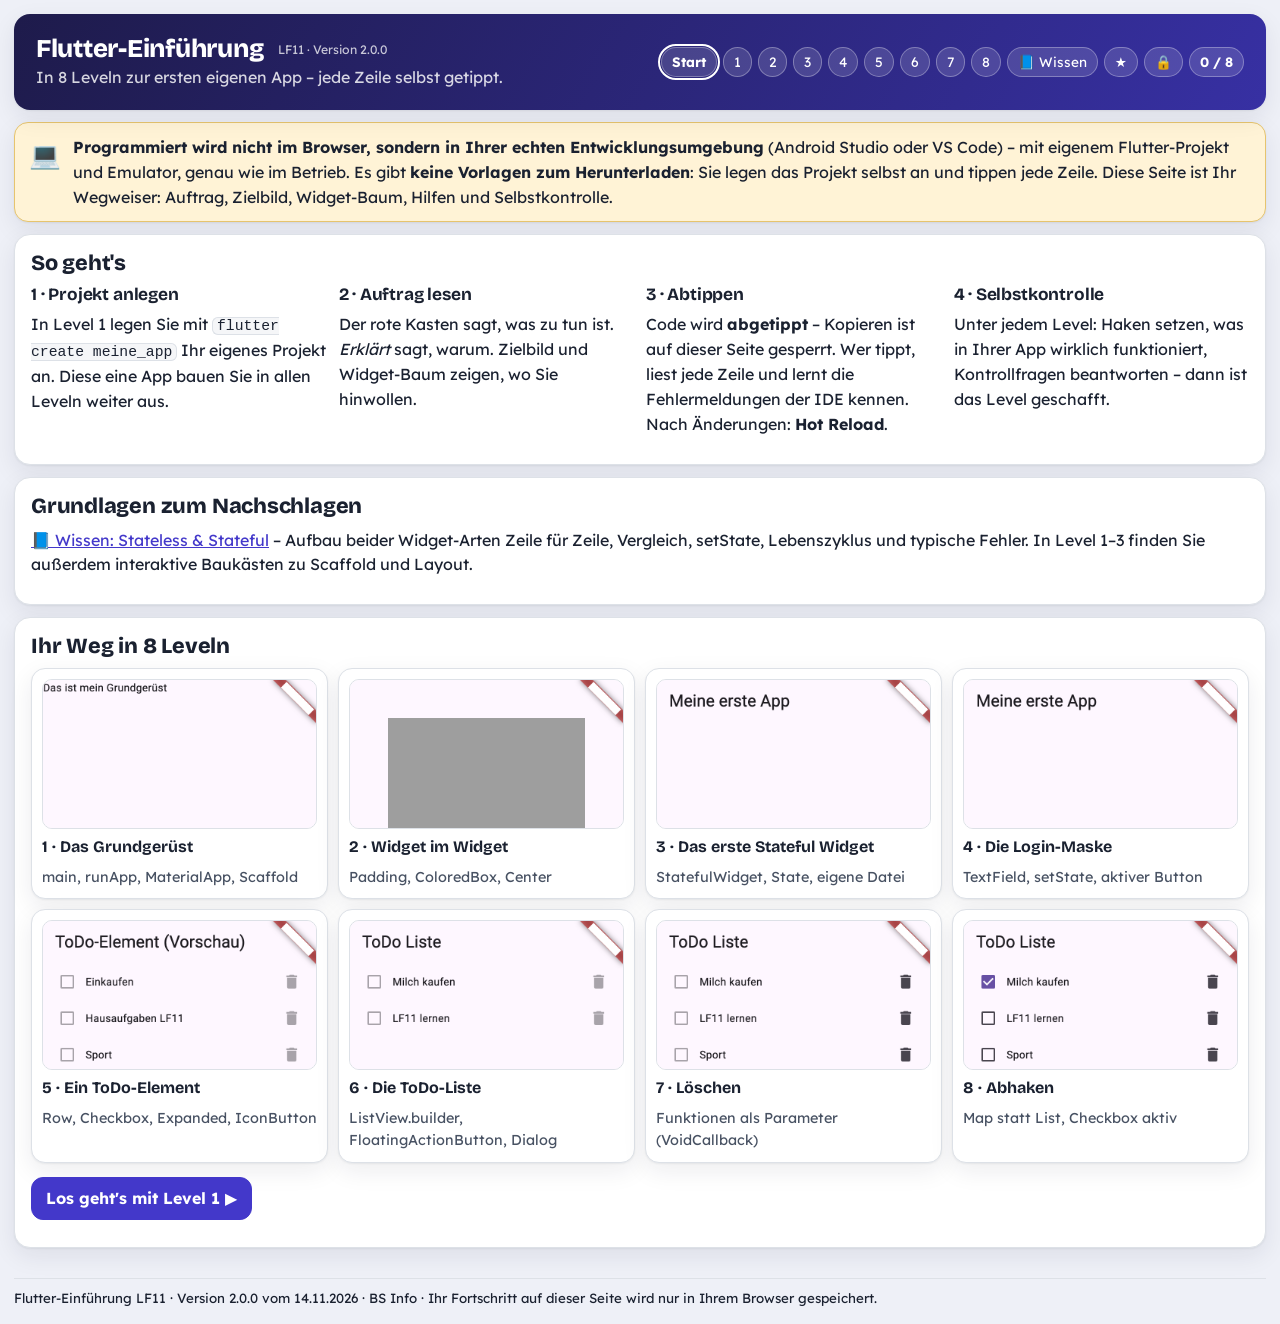
==== commit 331a094e: "Alles wird getippt: eigenes Projekt, Selbstkontrolle, eigenständige Seite für mebis (v2.0.0) - Level" ====
--- a/docs/index.html
+++ b/docs/index.html
@@ -3,9 +3,9 @@
 <head>
 <meta charset="utf-8">
 <meta name="viewport" content="width=device-width, initial-scale=1">
-<title>Pi-Server &amp; REST-API LF11</title>
+<title>Flutter-Einführung LF11</title>
 <meta name="version" content="2.0.0">
-<meta name="description" content="In 9 Leveln vom Raspberry Pi zum Datenbankserver mit REST-API – alles selbst getippt, mit Selbstkontrolle.">
+<meta name="description" content="In 8 Leveln zur ersten eigenen Flutter-App – alles selbst getippt, mit Selbstkontrolle.">
 <style>/* Look der Lernpakete (Lernpaket-Kompass 2).
    Bedienung und Aufbau sind für alle Pakete gleich; jedes Paket bekommt über
    PAKET.welt eine eigene Welt (Farben, Kulisse). Farben nur über Variablen.
@@ -453,44 +453,6 @@
 @media (max-width:700px){.uebersicht{grid-template-columns:repeat(2,minmax(0,1fr))}}
 @media (max-width:600px){table{display:block;overflow-x:auto;max-width:100%}p code,li code,td code{overflow-wrap:anywhere}.app{padding:10px}.kopf{padding:16px}}
 
-.auftrags-kasten pre code{background:transparent}
-.term,.browser{margin:0 0 10px;border-radius:12px;overflow:hidden;border:1px solid var(--line);font-size:.8rem}
-.term figcaption{background:#2d3442;color:#cfd6e4;padding:5px 10px;font-family:ui-monospace,Consolas,monospace}
-.term pre{margin:0;background:#141922;color:#d6f5d6;padding:10px 12px;white-space:pre-wrap;border-radius:0}
-.browser .leiste{display:flex;gap:5px;align-items:center;background:#e9edf3;padding:6px 8px}
-.browser .leiste span{width:9px;height:9px;border-radius:50%;background:#c4ccd8}
-.browser .leiste code{flex:1;margin-left:6px;background:#fff;border-radius:8px;padding:2px 8px;font-size:.74rem;overflow:hidden;text-overflow:ellipsis;white-space:nowrap}
-.browser pre{margin:0;background:#fff;color:#1d2533;padding:10px 12px;white-space:pre-wrap;border-radius:0}
-.foto{margin:0 0 8px}.foto img{width:100%;border-radius:10px;border:1px solid var(--line)}
-.foto figcaption{font-size:.8rem;color:var(--ink-soft)}
-.lp-auftrag img{max-width:100%;border-radius:10px;border:1px solid var(--line)}
-.stack{list-style:none;margin:0;padding:0;display:flex;flex-direction:column;gap:4px}
-.stack li{display:flex;flex-wrap:wrap;align-items:baseline;gap:6px;padding:5px 10px;border-radius:9px;border:1px solid var(--line)}
-.stack small{color:var(--muted);font-size:.78rem}
-.stack li.da,.knoten.da{background:#e3eefc;border-color:#9fc0ef}
-.stack li.neu{background:#fde7dc;border-color:#f0a98a;box-shadow:0 0 0 2px var(--accent)}
-.stack li.spaeter,.knoten.spaeter{opacity:.45;border-style:dashed}
-.rest-bk{display:grid;grid-template-columns:260px minmax(0,1fr);gap:16px;align-items:start}
-.rest-bk label{display:block;font-weight:600;margin:.6rem 0 .2rem}
-.rest-bk select,.rest-bk input,.rest-bk textarea{font:inherit;width:100%;padding:6px 10px;border-radius:10px;border:1px solid var(--line);box-sizing:border-box}
-.rest-bk .ausgabe h4{margin:.8rem 0 .3rem}.rest-bk .ausgabe h4:first-child{margin-top:0}
-.rest-bk pre{white-space:pre-wrap;word-break:break-all}
-@media (max-width:760px){.rest-bk{grid-template-columns:minmax(0,1fr)}}
-
-.datenfluss{width:100%;height:auto;display:block;margin:4px 0 12px;font-family:inherit}
-.datenfluss rect{fill:#fff;stroke:#b9bfcc;stroke-width:1.5}
-.datenfluss rect.behaelter{fill:#f5f6f8;stroke:#c9ced8}
-.datenfluss rect.netz{fill:#eef6ff;stroke:#a9c8ee;stroke-dasharray:6 5}
-.datenfluss text{text-anchor:middle;fill:#1a2130;font-size:14px;font-weight:600}
-.datenfluss .t-gross{font-size:16px;font-weight:700}
-.datenfluss .t-klein{font-size:11.5px;font-weight:400;fill:#485263}
-.datenfluss .t-pfeil{font-size:11.5px;font-weight:600;fill:#485263}
-.datenfluss .linie{fill:none;stroke:#485263;stroke-width:2}
-.datenfluss .df.neu rect{stroke:var(--accent);stroke-width:3;fill:var(--accent-soft)}
-.datenfluss .df.neu .linie{stroke:var(--accent);stroke-width:3}
-.datenfluss .df.neu .t-pfeil{fill:var(--accent)}
-.datenfluss .df.spaeter{opacity:.18}
-
 .selbstkontrolle h4{margin:.9rem 0 .4rem}
 .sk-liste,.sk-optionen{list-style:none;margin:0;padding:0;display:flex;flex-direction:column;gap:6px}
 .sk-liste label,.sk-optionen label{display:flex;gap:10px;align-items:flex-start;padding:8px 12px;border:1px solid var(--line);border-radius:12px;background:#fff;cursor:pointer;line-height:1.35}
@@ -514,152 +476,189 @@
 <div class="app">
   <header class="card kopf">
     <div class="titel">
-      <h1>Pi-Server &amp; REST-API <span class="version">LF11 · Version 2.0.0</span></h1>
-      <div class="unter">In 9 Leveln vom Raspberry Pi zum Datenbankserver, den Ihre App über REST anspricht.</div>
+      <h1>Flutter-Einführung <span class="version">LF11 · Version 2.0.0</span></h1>
+      <div class="unter">In 8 Leveln zur ersten eigenen App – jede Zeile selbst getippt.</div>
     </div>
-    <nav class="fortschritt" aria-label="Level"><a class="chip" href="#start" data-ziel="start">Start</a><a class="chip" href="#level-1" data-ziel="level-1">1</a><a class="chip" href="#level-2" data-ziel="level-2">2</a><a class="chip" href="#level-3" data-ziel="level-3">3</a><a class="chip" href="#level-4" data-ziel="level-4">4</a><a class="chip" href="#level-5" data-ziel="level-5">5</a><a class="chip" href="#level-6" data-ziel="level-6">6</a><a class="chip" href="#level-7" data-ziel="level-7">7</a><a class="chip" href="#level-8" data-ziel="level-8">8</a><a class="chip" href="#level-9" data-ziel="level-9">9</a><a class="chip" href="#wissen" data-ziel="wissen" title="Wissen: REST">📘 Wissen</a><a class="chip" href="#bonus" data-ziel="bonus">★</a><a class="chip" href="#loesungen" data-ziel="loesungen" title="Musterlösungen">🔒</a><span class="chip zaehler" id="zaehler">0 / 9</span></nav>
+    <nav class="fortschritt" aria-label="Level"><a class="chip" href="#start" data-ziel="start">Start</a><a class="chip" href="#level-1" data-ziel="level-1">1</a><a class="chip" href="#level-2" data-ziel="level-2">2</a><a class="chip" href="#level-3" data-ziel="level-3">3</a><a class="chip" href="#level-4" data-ziel="level-4">4</a><a class="chip" href="#level-5" data-ziel="level-5">5</a><a class="chip" href="#level-6" data-ziel="level-6">6</a><a class="chip" href="#level-7" data-ziel="level-7">7</a><a class="chip" href="#level-8" data-ziel="level-8">8</a><a class="chip" href="#wissen" data-ziel="wissen" title="Wissen: Stateless &amp; Stateful">📘 Wissen</a><a class="chip" href="#bonus" data-ziel="bonus">★</a><a class="chip" href="#loesungen" data-ziel="loesungen" title="Musterlösungen">🔒</a><span class="chip zaehler" id="zaehler">0 / 8</span></nav>
   </header>
 
   <section class="ansicht" id="start">
-    <div class="card echt"><span aria-hidden="true">🍓</span><div>
-      <b>Gearbeitet wird am echten Raspberry Pi und in Ihrer eigenen Entwicklungsumgebung</b> – Terminal, SSH, Webserver,
-      Datenbank und Dart, genau wie im Betrieb. Es gibt <b>keine Vorlagen zum Herunterladen</b>: Jede Zeile tippen Sie selbst.
-      Diese Seite ist Ihr Wegweiser: Auftrag, Zielbild, Datenfluss, Hilfen und Selbstkontrolle.</div></div>
+    <div class="card echt"><span aria-hidden="true">💻</span><div>
+      <b>Programmiert wird nicht im Browser, sondern in Ihrer echten Entwicklungsumgebung</b>
+      (Android Studio oder VS Code) – mit eigenem Flutter-Projekt und Emulator, genau wie im Betrieb.
+      Es gibt <b>keine Vorlagen zum Herunterladen</b>: Sie legen das Projekt selbst an und tippen jede Zeile.
+      Diese Seite ist Ihr Wegweiser: Auftrag, Zielbild, Widget-Baum, Hilfen und Selbstkontrolle.</div></div>
     <div class="card"><h2>So geht's</h2>
       <div class="start-raster">
-        <div><h3>1 · Bereitlegen</h3>
-          <p>Raspberry Pi mit SD-Karte, Netzteil und LAN-Kabel, dazu Ihr PC mit Terminal (ab Level 9 mit Dart).</p></div>
+        <div><h3>1 · Projekt anlegen</h3>
+          <p>In Level 1 legen Sie mit <code>flutter create meine_app</code> Ihr eigenes Projekt an.
+          Diese eine App bauen Sie in allen Leveln weiter aus.</p></div>
         <div><h3>2 · Auftrag lesen</h3>
-          <p>Der rote Kasten sagt, was zu tun ist. <i>Erklärt</i> sagt, warum. Die Tipps öffnen Sie nur, wenn Sie nicht weiterkommen.</p></div>
+          <p>Der rote Kasten sagt, was zu tun ist. <i>Erklärt</i> sagt, warum. Zielbild und Widget-Baum zeigen, wo Sie hinwollen.</p></div>
         <div><h3>3 · Abtippen</h3>
-          <p>Befehle und Code werden <b>abgetippt</b> – Kopieren ist auf dieser Seite gesperrt. Wer tippt, liest jede Zeile
-          und versteht die Fehlermeldungen.</p></div>
+          <p>Code wird <b>abgetippt</b> – Kopieren ist auf dieser Seite gesperrt. Wer tippt, liest jede Zeile und lernt die
+          Fehlermeldungen der IDE kennen. Nach Änderungen: <b>Hot Reload</b>.</p></div>
         <div><h3>4 · Selbstkontrolle</h3>
-          <p>Unter jedem Level: Haken setzen, was wirklich funktioniert, Kontrollfragen beantworten – dann ist das Level geschafft.</p></div>
+          <p>Unter jedem Level: Haken setzen, was in Ihrer App wirklich funktioniert, Kontrollfragen beantworten –
+          dann ist das Level geschafft.</p></div>
       </div>
     </div>
     <div class="card"><h2>Grundlagen zum Nachschlagen</h2>
-      <p><a href="#wissen">📘 Wissen: REST</a> – HTTP-Methoden, Statuscodes, JSON und ein Baukasten, der Ihnen zu jeder
-      Anfrage die Adresse, den curl-Befehl, den Dart-Code und das SQL dahinter zeigt.</p></div>
-    <div class="card"><h2>Ihr Weg in 9 Leveln</h2><div class="uebersicht"><a href="#level-1" data-ziel="level-1"><b>1 · Den Pi in Betrieb nehmen</b><span class="klein">SD-Karte, Benutzer, Updates, IP-Adresse</span><span class="fertig-marke">✓ geschafft</span></a><a href="#level-2" data-ziel="level-2"><b>2 · Fernzugriff mit SSH</b><span class="klein">openssh-server, ssh, scp</span><span class="fertig-marke">✓ geschafft</span></a><a href="#level-3" data-ziel="level-3"><b>3 · Der Webserver Apache</b><span class="klein">apache2, Port 80, /var/www/html</span><span class="fertig-marke">✓ geschafft</span></a><a href="#level-4" data-ziel="level-4"><b>4 · PHP auf dem Webserver</b><span class="klein">php, libapache2-mod-php, php-mysql, info.php</span><span class="fertig-marke">✓ geschafft</span></a><a href="#level-5" data-ziel="level-5"><b>5 · MySQL und phpMyAdmin</b><span class="klein">mysql-server, phpmyadmin, Leertaste!</span><span class="fertig-marke">✓ geschafft</span></a><a href="#level-6" data-ziel="level-6"><b>6 · Datenbank und Tabellen anlegen</b><span class="klein">CREATE USER, GRANT, PRIMARY KEY, AUTO_INCREMENT</span><span class="fertig-marke">✓ geschafft</span></a><a href="#level-7" data-ziel="level-7"><b>7 · Eine eigene PHP-Schnittstelle</b><span class="klein">mysqli, SELECT, json_encode</span><span class="fertig-marke">✓ geschafft</span></a><a href="#level-8" data-ziel="level-8"><b>8 · Die fertige REST-API</b><span class="klein">php-crud-api, GET/POST/PUT/DELETE, curl</span><span class="fertig-marke">✓ geschafft</span></a><a href="#level-9" data-ziel="level-9"><b>9 · Die REST-API aus Dart nutzen</b><span class="klein">package:http, async/await, jsonDecode</span><span class="fertig-marke">✓ geschafft</span></a></div>
+      <p><a href="#wissen">📘 Wissen: Stateless &amp; Stateful</a> – Aufbau beider Widget-Arten Zeile für Zeile, Vergleich,
+      setState, Lebenszyklus und typische Fehler. In Level 1–3 finden Sie außerdem interaktive Baukästen zu Scaffold und Layout.</p></div>
+    <div class="card"><h2>Ihr Weg in 8 Leveln</h2><div class="uebersicht"><a href="#level-1" data-ziel="level-1"><img src="[data-uri]" alt="" loading="lazy"><b>1 · Das Grundgerüst</b><span class="klein">main, runApp, MaterialApp, Scaffold</span><span class="fertig-marke">✓ geschafft</span></a><a href="#level-2" data-ziel="level-2"><img src="[data-uri]" alt="" loading="lazy"><b>2 · Widget im Widget</b><span class="klein">Padding, ColoredBox, Center</span><span class="fertig-marke">✓ geschafft</span></a><a href="#level-3" data-ziel="level-3"><img src="[data-uri]" alt="" loading="lazy"><b>3 · Das erste Stateful Widget</b><span class="klein">StatefulWidget, State, eigene Datei</span><span class="fertig-marke">✓ geschafft</span></a><a href="#level-4" data-ziel="level-4"><img src="[data-uri]" alt="" loading="lazy"><b>4 · Die Login-Maske</b><span class="klein">TextField, setState, aktiver Button</span><span class="fertig-marke">✓ geschafft</span></a><a href="#level-5" data-ziel="level-5"><img src="[data-uri]" alt="" loading="lazy"><b>5 · Ein ToDo-Element</b><span class="klein">Row, Checkbox, Expanded, IconButton</span><span class="fertig-marke">✓ geschafft</span></a><a href="#level-6" data-ziel="level-6"><img src="[data-uri]" alt="" loading="lazy"><b>6 · Die ToDo-Liste</b><span class="klein">ListView.builder, FloatingActionButton, Dialog</span><span class="fertig-marke">✓ geschafft</span></a><a href="#level-7" data-ziel="level-7"><img src="[data-uri]" alt="" loading="lazy"><b>7 · Löschen</b><span class="klein">Funktionen als Parameter (VoidCallback)</span><span class="fertig-marke">✓ geschafft</span></a><a href="#level-8" data-ziel="level-8"><img src="[data-uri]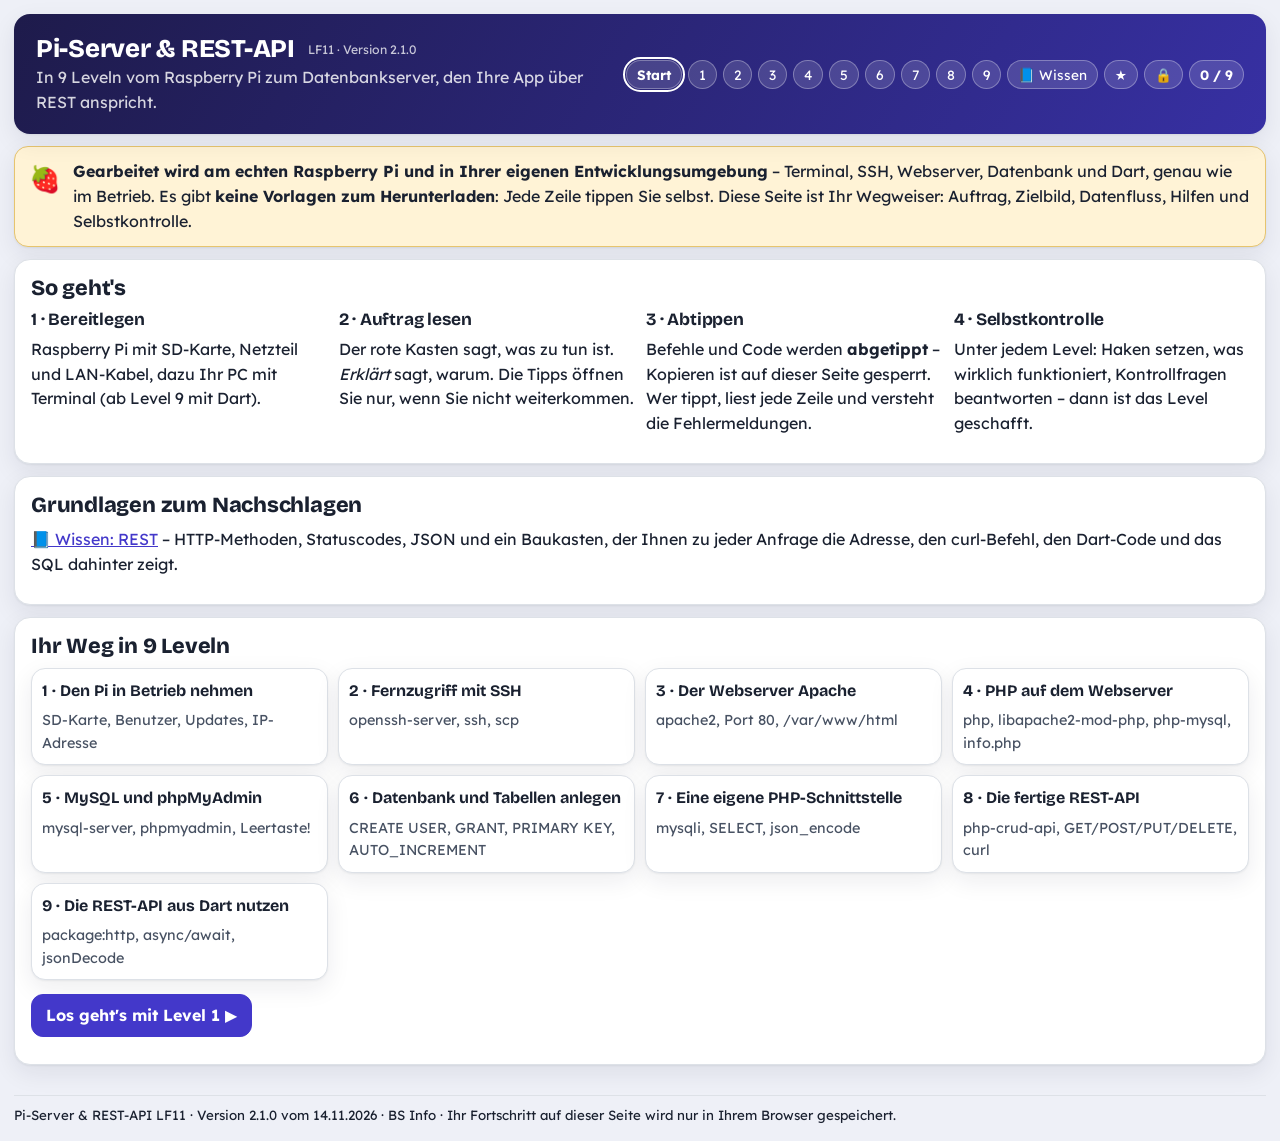
==== commit b4cd608c: "Seite neu gebaut (v2.1.0) Co-Authored-By: Claude Opus 5.5 <noreply@anthropic.com>" ====
--- a/docs/index.html
+++ b/docs/index.html
@@ -3,9 +3,9 @@
 <head>
 <meta charset="utf-8">
 <meta name="viewport" content="width=device-width, initial-scale=1">
-<title>Flutter-Einführung LF11</title>
-<meta name="version" content="2.0.0">
-<meta name="description" content="In 8 Leveln zur ersten eigenen Flutter-App – alles selbst getippt, mit Selbstkontrolle.">
+<title>Pi-Server &amp; REST-API LF11</title>
+<meta name="version" content="2.1.0">
+<meta name="description" content="In 9 Leveln vom Raspberry Pi zum Datenbankserver mit REST-API – alles selbst getippt, mit Selbstkontrolle.">
 <style>/* Look der Lernpakete (Lernpaket-Kompass 2).
    Bedienung und Aufbau sind für alle Pakete gleich; jedes Paket bekommt über
    PAKET.welt eine eigene Welt (Farben, Kulisse). Farben nur über Variablen.
@@ -453,6 +453,44 @@
 @media (max-width:700px){.uebersicht{grid-template-columns:repeat(2,minmax(0,1fr))}}
 @media (max-width:600px){table{display:block;overflow-x:auto;max-width:100%}p code,li code,td code{overflow-wrap:anywhere}.app{padding:10px}.kopf{padding:16px}}
 
+.auftrags-kasten pre code{background:transparent}
+.term,.browser{margin:0 0 10px;border-radius:12px;overflow:hidden;border:1px solid var(--line);font-size:.8rem}
+.term figcaption{background:#2d3442;color:#cfd6e4;padding:5px 10px;font-family:ui-monospace,Consolas,monospace}
+.term pre{margin:0;background:#141922;color:#d6f5d6;padding:10px 12px;white-space:pre-wrap;border-radius:0}
+.browser .leiste{display:flex;gap:5px;align-items:center;background:#e9edf3;padding:6px 8px}
+.browser .leiste span{width:9px;height:9px;border-radius:50%;background:#c4ccd8}
+.browser .leiste code{flex:1;margin-left:6px;background:#fff;border-radius:8px;padding:2px 8px;font-size:.74rem;overflow:hidden;text-overflow:ellipsis;white-space:nowrap}
+.browser pre{margin:0;background:#fff;color:#1d2533;padding:10px 12px;white-space:pre-wrap;border-radius:0}
+.foto{margin:0 0 8px}.foto img{width:100%;border-radius:10px;border:1px solid var(--line)}
+.foto figcaption{font-size:.8rem;color:var(--ink-soft)}
+.lp-auftrag img{max-width:100%;border-radius:10px;border:1px solid var(--line)}
+.stack{list-style:none;margin:0;padding:0;display:flex;flex-direction:column;gap:4px}
+.stack li{display:flex;flex-wrap:wrap;align-items:baseline;gap:6px;padding:5px 10px;border-radius:9px;border:1px solid var(--line)}
+.stack small{color:var(--muted);font-size:.78rem}
+.stack li.da,.knoten.da{background:#e3eefc;border-color:#9fc0ef}
+.stack li.neu{background:#fde7dc;border-color:#f0a98a;box-shadow:0 0 0 2px var(--accent)}
+.stack li.spaeter,.knoten.spaeter{opacity:.45;border-style:dashed}
+.rest-bk{display:grid;grid-template-columns:260px minmax(0,1fr);gap:16px;align-items:start}
+.rest-bk label{display:block;font-weight:600;margin:.6rem 0 .2rem}
+.rest-bk select,.rest-bk input,.rest-bk textarea{font:inherit;width:100%;padding:6px 10px;border-radius:10px;border:1px solid var(--line);box-sizing:border-box}
+.rest-bk .ausgabe h4{margin:.8rem 0 .3rem}.rest-bk .ausgabe h4:first-child{margin-top:0}
+.rest-bk pre{white-space:pre-wrap;word-break:break-all}
+@media (max-width:760px){.rest-bk{grid-template-columns:minmax(0,1fr)}}
+
+.datenfluss{width:100%;height:auto;display:block;margin:4px 0 12px;font-family:inherit}
+.datenfluss rect{fill:#fff;stroke:#b9bfcc;stroke-width:1.5}
+.datenfluss rect.behaelter{fill:#f5f6f8;stroke:#c9ced8}
+.datenfluss rect.netz{fill:#eef6ff;stroke:#a9c8ee;stroke-dasharray:6 5}
+.datenfluss text{text-anchor:middle;fill:#1a2130;font-size:14px;font-weight:600}
+.datenfluss .t-gross{font-size:16px;font-weight:700}
+.datenfluss .t-klein{font-size:11.5px;font-weight:400;fill:#485263}
+.datenfluss .t-pfeil{font-size:11.5px;font-weight:600;fill:#485263}
+.datenfluss .linie{fill:none;stroke:#485263;stroke-width:2}
+.datenfluss .df.neu rect{stroke:var(--accent);stroke-width:3;fill:var(--accent-soft)}
+.datenfluss .df.neu .linie{stroke:var(--accent);stroke-width:3}
+.datenfluss .df.neu .t-pfeil{fill:var(--accent)}
+.datenfluss .df.spaeter{opacity:.18}
+
 .selbstkontrolle h4{margin:.9rem 0 .4rem}
 .sk-liste,.sk-optionen{list-style:none;margin:0;padding:0;display:flex;flex-direction:column;gap:6px}
 .sk-liste label,.sk-optionen label{display:flex;gap:10px;align-items:flex-start;padding:8px 12px;border:1px solid var(--line);border-radius:12px;background:#fff;cursor:pointer;line-height:1.35}
@@ -476,189 +514,152 @@
 <div class="app">
   <header class="card kopf">
     <div class="titel">
-      <h1>Flutter-Einführung <span class="version">LF11 · Version 2.0.0</span></h1>
-      <div class="unter">In 8 Leveln zur ersten eigenen App – jede Zeile selbst getippt.</div>
+      <h1>Pi-Server &amp; REST-API <span class="version">LF11 · Version 2.1.0</span></h1>
+      <div class="unter">In 9 Leveln vom Raspberry Pi zum Datenbankserver, den Ihre App über REST anspricht.</div>
     </div>
-    <nav class="fortschritt" aria-label="Level"><a class="chip" href="#start" data-ziel="start">Start</a><a class="chip" href="#level-1" data-ziel="level-1">1</a><a class="chip" href="#level-2" data-ziel="level-2">2</a><a class="chip" href="#level-3" data-ziel="level-3">3</a><a class="chip" href="#level-4" data-ziel="level-4">4</a><a class="chip" href="#level-5" data-ziel="level-5">5</a><a class="chip" href="#level-6" data-ziel="level-6">6</a><a class="chip" href="#level-7" data-ziel="level-7">7</a><a class="chip" href="#level-8" data-ziel="level-8">8</a><a class="chip" href="#wissen" data-ziel="wissen" title="Wissen: Stateless &amp; Stateful">📘 Wissen</a><a class="chip" href="#bonus" data-ziel="bonus">★</a><a class="chip" href="#loesungen" data-ziel="loesungen" title="Musterlösungen">🔒</a><span class="chip zaehler" id="zaehler">0 / 8</span></nav>
+    <nav class="fortschritt" aria-label="Level"><a class="chip" href="#start" data-ziel="start">Start</a><a class="chip" href="#level-1" data-ziel="level-1">1</a><a class="chip" href="#level-2" data-ziel="level-2">2</a><a class="chip" href="#level-3" data-ziel="level-3">3</a><a class="chip" href="#level-4" data-ziel="level-4">4</a><a class="chip" href="#level-5" data-ziel="level-5">5</a><a class="chip" href="#level-6" data-ziel="level-6">6</a><a class="chip" href="#level-7" data-ziel="level-7">7</a><a class="chip" href="#level-8" data-ziel="level-8">8</a><a class="chip" href="#level-9" data-ziel="level-9">9</a><a class="chip" href="#wissen" data-ziel="wissen" title="Wissen: REST">📘 Wissen</a><a class="chip" href="#bonus" data-ziel="bonus">★</a><a class="chip" href="#loesungen" data-ziel="loesungen" title="Musterlösungen">🔒</a><span class="chip zaehler" id="zaehler">0 / 9</span></nav>
   </header>
 
   <section class="ansicht" id="start">
-    <div class="card echt"><span aria-hidden="true">💻</span><div>
-      <b>Programmiert wird nicht im Browser, sondern in Ihrer echten Entwicklungsumgebung</b>
-      (Android Studio oder VS Code) – mit eigenem Flutter-Projekt und Emulator, genau wie im Betrieb.
-      Es gibt <b>keine Vorlagen zum Herunterladen</b>: Sie legen das Projekt selbst an und tippen jede Zeile.
-      Diese Seite ist Ihr Wegweiser: Auftrag, Zielbild, Widget-Baum, Hilfen und Selbstkontrolle.</div></div>
+    <div class="card echt"><span aria-hidden="true">🍓</span><div>
+      <b>Gearbeitet wird am echten Raspberry Pi und in Ihrer eigenen Entwicklungsumgebung</b> – Terminal, SSH, Webserver,
+      Datenbank und Dart, genau wie im Betrieb. Es gibt <b>keine Vorlagen zum Herunterladen</b>: Jede Zeile tippen Sie selbst.
+      Diese Seite ist Ihr Wegweiser: Auftrag, Zielbild, Datenfluss, Hilfen und Selbstkontrolle.</div></div>
     <div class="card"><h2>So geht's</h2>
       <div class="start-raster">
-        <div><h3>1 · Projekt anlegen</h3>
-          <p>In Level 1 legen Sie mit <code>flutter create meine_app</code> Ihr eigenes Projekt an.
-          Diese eine App bauen Sie in allen Leveln weiter aus.</p></div>
+        <div><h3>1 · Bereitlegen</h3>
+          <p>Raspberry Pi mit SD-Karte, Netzteil und LAN-Kabel, dazu Ihr PC mit Terminal (ab Level 9 mit Dart).</p></div>
         <div><h3>2 · Auftrag lesen</h3>
-          <p>Der rote Kasten sagt, was zu tun ist. <i>Erklärt</i> sagt, warum. Zielbild und Widget-Baum zeigen, wo Sie hinwollen.</p></div>
+          <p>Der rote Kasten sagt, was zu tun ist. <i>Erklärt</i> sagt, warum. Die Tipps öffnen Sie nur, wenn Sie nicht weiterkommen.</p></div>
         <div><h3>3 · Abtippen</h3>
-          <p>Code wird <b>abgetippt</b> – Kopieren ist auf dieser Seite gesperrt. Wer tippt, liest jede Zeile und lernt die
-          Fehlermeldungen der IDE kennen. Nach Änderungen: <b>Hot Reload</b>.</p></div>
+          <p>Befehle und Code werden <b>abgetippt</b> – Kopieren ist auf dieser Seite gesperrt. Wer tippt, liest jede Zeile
+          und versteht die Fehlermeldungen.</p></div>
         <div><h3>4 · Selbstkontrolle</h3>
-          <p>Unter jedem Level: Haken setzen, was in Ihrer App wirklich funktioniert, Kontrollfragen beantworten –
-          dann ist das Level geschafft.</p></div>
+          <p>Unter jedem Level: Haken setzen, was wirklich funktioniert, Kontrollfragen beantworten – dann ist das Level geschafft.</p></div>
       </div>
     </div>
     <div class="card"><h2>Grundlagen zum Nachschlagen</h2>
-      <p><a href="#wissen">📘 Wissen: Stateless &amp; Stateful</a> – Aufbau beider Widget-Arten Zeile für Zeile, Vergleich,
-      setState, Lebenszyklus und typische Fehler. In Level 1–3 finden Sie außerdem interaktive Baukästen zu Scaffold und Layout.</p></div>
-    <div class="card"><h2>Ihr Weg in 8 Leveln</h2><div class="uebersicht"><a href="#level-1" data-ziel="level-1"><img src="[data-uri]" alt="" loading="lazy"><b>1 · Das Grundgerüst</b><span class="klein">main, runApp, MaterialApp, Scaffold</span><span class="fertig-marke">✓ geschafft</span></a><a href="#level-2" data-ziel="level-2"><img src="[data-uri]" alt="" loading="lazy"><b>2 · Widget im Widget</b><span class="klein">Padding, ColoredBox, Center</span><span class="fertig-marke">✓ geschafft</span></a><a href="#level-3" data-ziel="level-3"><img src="[data-uri]" alt="" loading="lazy"><b>3 · Das erste Stateful Widget</b><span class="klein">StatefulWidget, State, eigene Datei</span><span class="fertig-marke">✓ geschafft</span></a><a href="#level-4" data-ziel="level-4"><img src="[data-uri]" alt="" loading="lazy"><b>4 · Die Login-Maske</b><span class="klein">TextField, setState, aktiver Button</span><span class="fertig-marke">✓ geschafft</span></a><a href="#level-5" data-ziel="level-5"><img src="[data-uri]" alt="" loading="lazy"><b>5 · Ein ToDo-Element</b><span class="klein">Row, Checkbox, Expanded, IconButton</span><span class="fertig-marke">✓ geschafft</span></a><a href="#level-6" data-ziel="level-6"><img src="[data-uri]" alt="" loading="lazy"><b>6 · Die ToDo-Liste</b><span class="klein">ListView.builder, FloatingActionButton, Dialog</span><span class="fertig-marke">✓ geschafft</span></a><a href="#level-7" data-ziel="level-7"><img src="[data-uri]" alt="" loading="lazy"><b>7 · Löschen</b><span class="klein">Funktionen als Parameter (VoidCallback)</span><span class="fertig-marke">✓ geschafft</span></a><a href="#level-8" data-ziel="level-8"><img src="[data-uri]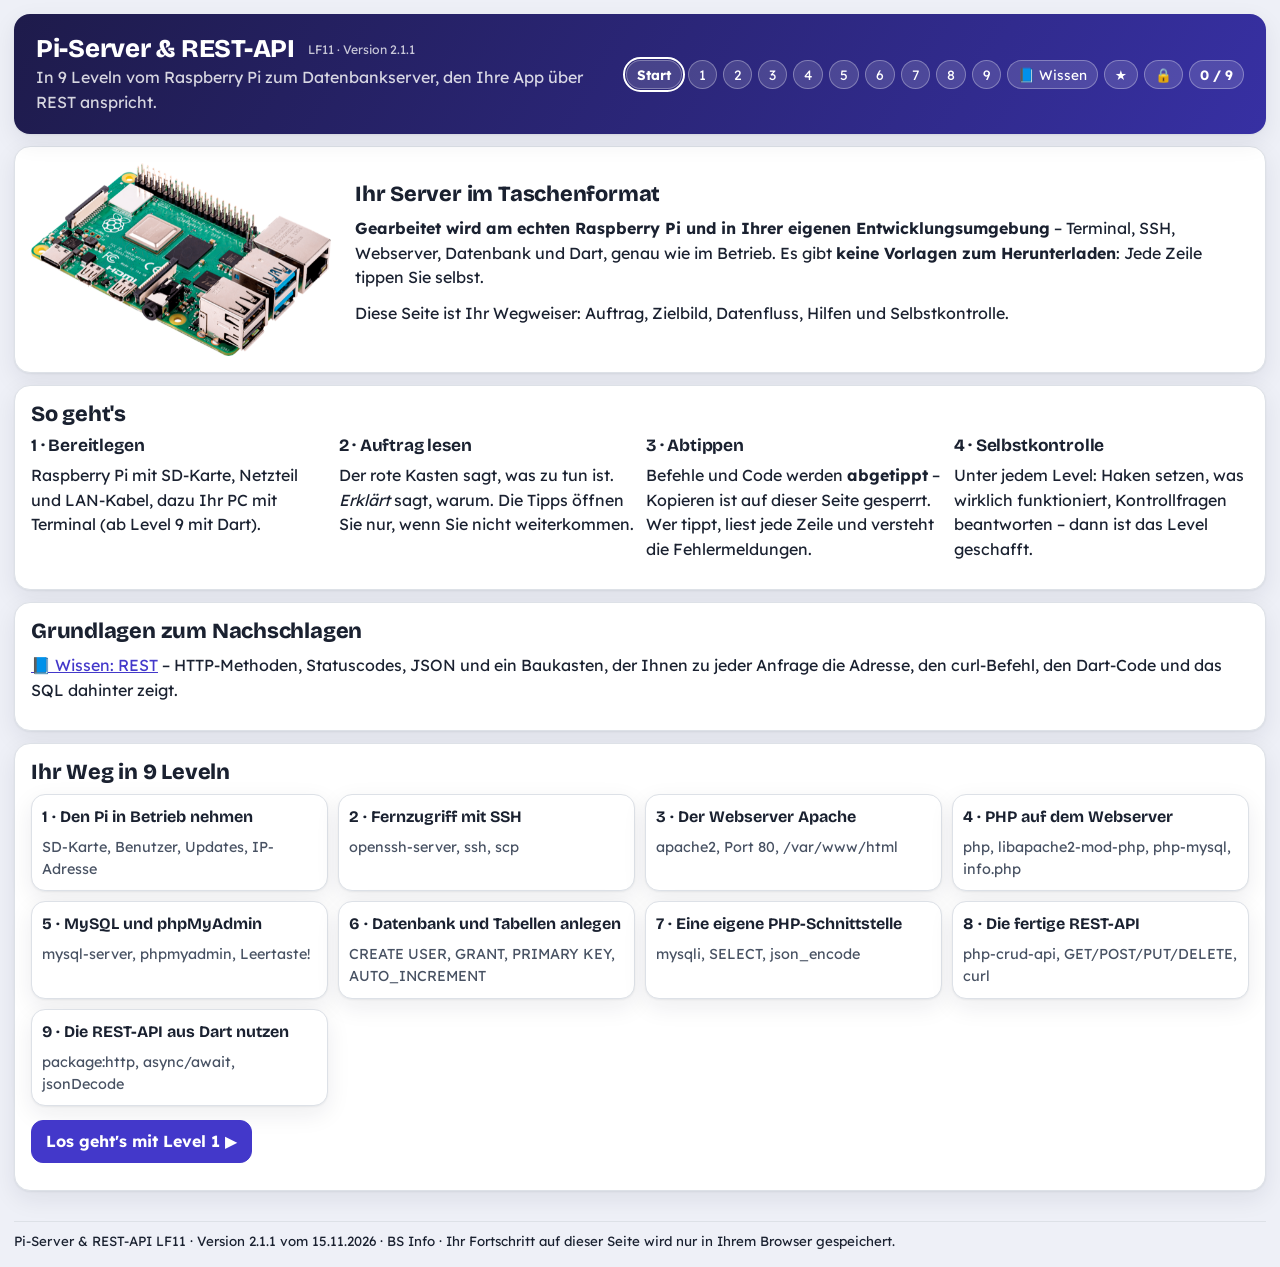
==== commit 62e8037f: "Startseite: Foto des Raspberry Pi (v2.1.1) Co-Authored-By: Claude Opus 5.5 <noreply@anthropic.com>" ====
--- a/docs/index.html
+++ b/docs/index.html
@@ -4,7 +4,7 @@
 <meta charset="utf-8">
 <meta name="viewport" content="width=device-width, initial-scale=1">
 <title>Pi-Server &amp; REST-API LF11</title>
-<meta name="version" content="2.1.0">
+<meta name="version" content="2.1.1">
 <meta name="description" content="In 9 Leveln vom Raspberry Pi zum Datenbankserver mit REST-API – alles selbst getippt, mit Selbstkontrolle.">
 <style>/* Look der Lernpakete (Lernpaket-Kompass 2).
    Bedienung und Aufbau sind für alle Pakete gleich; jedes Paket bekommt über
@@ -454,6 +454,10 @@
 @media (max-width:600px){table{display:block;overflow-x:auto;max-width:100%}p code,li code,td code{overflow-wrap:anywhere}.app{padding:10px}.kopf{padding:16px}}
 
 .auftrags-kasten pre code{background:transparent}
+.start-pi{display:flex;gap:24px;align-items:center}
+.start-pi img{width:300px;max-width:40%;height:auto;flex:none}
+.start-pi h2{margin-top:0}
+@media (max-width:700px){.start-pi{flex-direction:column;align-items:flex-start}.start-pi img{width:220px;max-width:70%}}
 .term,.browser{margin:0 0 10px;border-radius:12px;overflow:hidden;border:1px solid var(--line);font-size:.8rem}
 .term figcaption{background:#2d3442;color:#cfd6e4;padding:5px 10px;font-family:ui-monospace,Consolas,monospace}
 .term pre{margin:0;background:#141922;color:#d6f5d6;padding:10px 12px;white-space:pre-wrap;border-radius:0}
@@ -514,17 +518,19 @@
 <div class="app">
   <header class="card kopf">
     <div class="titel">
-      <h1>Pi-Server &amp; REST-API <span class="version">LF11 · Version 2.1.0</span></h1>
+      <h1>Pi-Server &amp; REST-API <span class="version">LF11 · Version 2.1.1</span></h1>
       <div class="unter">In 9 Leveln vom Raspberry Pi zum Datenbankserver, den Ihre App über REST anspricht.</div>
     </div>
     <nav class="fortschritt" aria-label="Level"><a class="chip" href="#start" data-ziel="start">Start</a><a class="chip" href="#level-1" data-ziel="level-1">1</a><a class="chip" href="#level-2" data-ziel="level-2">2</a><a class="chip" href="#level-3" data-ziel="level-3">3</a><a class="chip" href="#level-4" data-ziel="level-4">4</a><a class="chip" href="#level-5" data-ziel="level-5">5</a><a class="chip" href="#level-6" data-ziel="level-6">6</a><a class="chip" href="#level-7" data-ziel="level-7">7</a><a class="chip" href="#level-8" data-ziel="level-8">8</a><a class="chip" href="#level-9" data-ziel="level-9">9</a><a class="chip" href="#wissen" data-ziel="wissen" title="Wissen: REST">📘 Wissen</a><a class="chip" href="#bonus" data-ziel="bonus">★</a><a class="chip" href="#loesungen" data-ziel="loesungen" title="Musterlösungen">🔒</a><span class="chip zaehler" id="zaehler">0 / 9</span></nav>
   </header>
 
   <section class="ansicht" id="start">
-    <div class="card echt"><span aria-hidden="true">🍓</span><div>
-      <b>Gearbeitet wird am echten Raspberry Pi und in Ihrer eigenen Entwicklungsumgebung</b> – Terminal, SSH, Webserver,
-      Datenbank und Dart, genau wie im Betrieb. Es gibt <b>keine Vorlagen zum Herunterladen</b>: Jede Zeile tippen Sie selbst.
-      Diese Seite ist Ihr Wegweiser: Auftrag, Zielbild, Datenfluss, Hilfen und Selbstkontrolle.</div></div>
+    <div class="card start-pi">
+      <img src="[data-uri]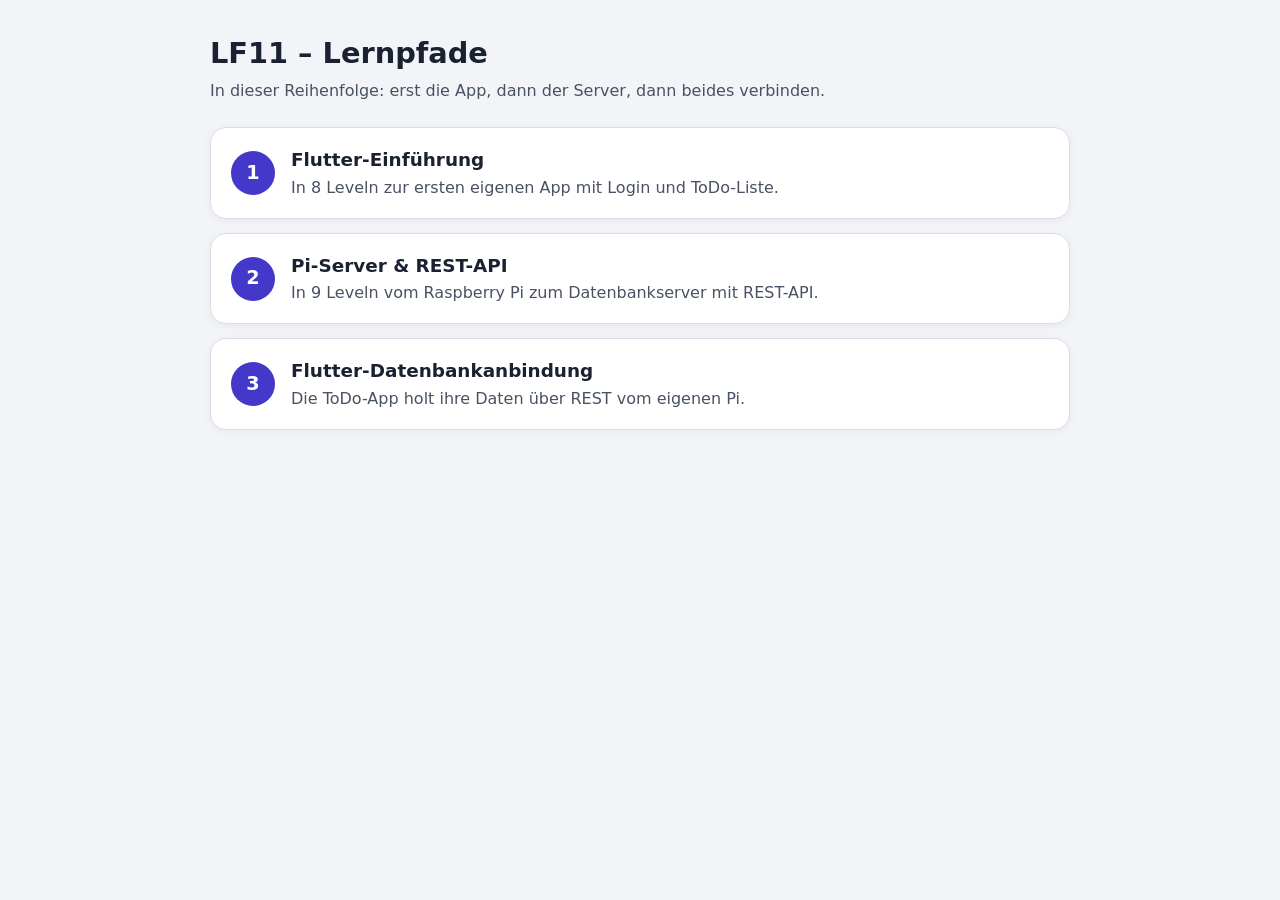
==== commit 6b25d595: "Drei Lernpfade in einem Repo: Links, Veröffentlichen-Skript, Übersichtsseite Co-Authored-By: Claude " ====
--- a/docs/index.html
+++ b/docs/index.html
@@ -1,2082 +1,18 @@
 <!doctype html>
-<html lang="de">
-<head>
-<meta charset="utf-8">
-<meta name="viewport" content="width=device-width, initial-scale=1">
-<title>Pi-Server &amp; REST-API LF11</title>
-<meta name="version" content="2.1.1">
-<meta name="description" content="In 9 Leveln vom Raspberry Pi zum Datenbankserver mit REST-API – alles selbst getippt, mit Selbstkontrolle.">
-<style>/* Look der Lernpakete (Lernpaket-Kompass 2).
-   Bedienung und Aufbau sind für alle Pakete gleich; jedes Paket bekommt über
-   PAKET.welt eine eigene Welt (Farben, Kulisse). Farben nur über Variablen.
-   Die Akzentfarbe ist für Handlungsaufforderungen reserviert (Leitfaden C3).
-   Schriften: Lexend (Text, für flüssiges Lesen entwickelt) und Bricolage Grotesque
-   (Überschriften), beide SIL Open Font License (Lizenztexte in css/schrift/). */
-@font-face{font-family:"Lexend";src:url([data-uri]) format("woff2");font-weight:400;font-display:swap}
-@font-face{font-family:"Lexend";src:url([data-uri]) format("woff2");font-weight:700;font-display:swap}
-@font-face{font-family:"Bricolage Grotesque";src:url([data-uri]) format("woff2");font-weight:700;font-display:swap}
-@font-face{font-family:"Bricolage Grotesque";src:url([data-uri]) format("woff2");font-weight:800;font-display:swap}
-
-:root{
-  --card:#ffffff; --card2:#f5f6f8; --ink:#1a2130; --ink-soft:#485263; --muted:#6a7383; --line:#dde1e7;
-  --ok:#178a4c; --ok-soft:#e3f4ea; --bad:#c93c3c; --bad-soft:#fce9e9; --warn:#a06c00; --warn-soft:#fff3d6;
-  --canvas:#fbfcfd; --grid:#e8ebf0;
-  --shadow:0 1px 2px rgba(20,30,50,.06),0 8px 24px rgba(20,30,50,.08); --r:16px;
-  --schrift:"Lexend",system-ui,-apple-system,"Segoe UI",Roboto,Arial,sans-serif;
-  --titel:"Bricolage Grotesque","Lexend",system-ui,sans-serif;
-  /* Welt (Standard: technik) – wird über [data-thema] oder PAKET.welt.farbe überschrieben */
-  --accent:#4338ca; --accent-ink:#fff; --accent-soft:#e8e7fb; --bg:#eef0f7;
-  --kopf-a:#1e1b4b; --kopf-b:#3730a3; --deko:#22d3ee;
-  --k1:#e3e5f3; --k2:#cfd2ea; --k3:#b9bde0;
-}
-[data-thema="wirtschaft"]{--accent:#0f766e;--accent-soft:#dcf1ee;--bg:#f4f0e8;--kopf-a:#0b3d3a;--kopf-b:#0f766e;--deko:#f59e0b;--k1:#ece4d6;--k2:#dfd3bf;--k3:#cdbfa7}
-[data-thema="technik"]{--accent:#4338ca;--accent-soft:#e8e7fb;--bg:#eef0f7;--kopf-a:#1e1b4b;--kopf-b:#3730a3;--deko:#22d3ee;--k1:#e3e5f3;--k2:#cfd2ea;--k3:#b9bde0}
-[data-thema="sprache"]{--accent:#be185d;--accent-soft:#fbe4ef;--bg:#f8f1f4;--kopf-a:#4a0d2e;--kopf-b:#9d174d;--deko:#fbbf24;--k1:#f1e2e9;--k2:#e6cdd9;--k3:#d6b3c4}
-[data-thema="natur"]{--accent:#15803d;--accent-soft:#e0f2e6;--bg:#f0f4ec;--kopf-a:#0f3d22;--kopf-b:#166534;--deko:#facc15;--k1:#dfead7;--k2:#c9dcbd;--k3:#afc9a1}
-[data-thema="gesundheit"]{--accent:#0e7490;--accent-soft:#dbf0f5;--bg:#eef5f6;--kopf-a:#0c3a47;--kopf-b:#0e7490;--deko:#fb7185;--k1:#dcebee;--k2:#c4dde2;--k3:#a9ccd3}
-[data-thema="gestaltung"]{--accent:#c2410c;--accent-soft:#fde7dc;--bg:#f8f1ea;--kopf-a:#3b1306;--kopf-b:#9a3412;--deko:#a78bfa;--k1:#f1e3d6;--k2:#e6cfbb;--k3:#d6b59b}
-
-*{box-sizing:border-box}
-html,body{margin:0;color:var(--ink);background:var(--bg);font-family:var(--schrift);font-size:16px;line-height:1.55}
-.app{max-width:1240px;margin:0 auto;padding:14px;display:flex;flex-direction:column;gap:12px;min-height:100vh}
-.card{background:var(--card);border:1px solid var(--line);border-radius:var(--r);box-shadow:var(--shadow);padding:16px}
-h1,h2,h3{font-family:var(--titel);letter-spacing:-.01em;line-height:1.2}
-h1{font-size:1.6rem;margin:0;font-weight:800}
-h2{font-size:1.35rem;margin:0 0 .5rem;font-weight:800}
-h3{font-size:1.08rem;margin:1rem 0 .4rem;font-weight:700}
-p{margin:.4rem 0 .7rem}
-code{font-family:ui-monospace,Consolas,"Cascadia Mono",monospace;font-size:.92em;background:var(--card2);border:1px solid var(--line);border-radius:6px;padding:0 4px}
-
-/* ---------- Kopf mit Welt ---------- */
-.kopf{position:relative;overflow:hidden;display:flex;align-items:center;gap:16px;flex-wrap:wrap;color:#fff;border:0;min-height:96px;
-  background:linear-gradient(120deg,var(--kopf-a),var(--kopf-b))}
-.kopf .kopf-kulisse{position:absolute;inset:0;pointer-events:none;opacity:.22;--k1:rgba(255,255,255,.55);--k2:rgba(255,255,255,.8);--k3:#fff}
-.kopf .kopf-kulisse svg{position:absolute;right:0;bottom:0;height:100%;width:62%}
-.kopf>*{position:relative}
-.kopf .logo{flex:0 0 auto}
-.kopf .logo svg{display:block}
-.kopf .titel{flex:1;min-width:200px}
-.kopf h1{color:#fff}
-.unter{color:rgba(255,255,255,.82)}
-.version{font-family:var(--schrift);font-size:.48em;font-weight:400;color:rgba(255,255,255,.75);margin-left:.6em;white-space:nowrap;vertical-align:middle;letter-spacing:0}
-.fortschritt{display:flex;gap:6px;flex-wrap:wrap;align-items:center}
-.kopf .chip{background:rgba(255,255,255,.14);border-color:rgba(255,255,255,.3);color:#fff}
-.kopf .chip.ok{background:rgba(255,255,255,.95);color:var(--ok);border-color:#fff}
-.kopf button{background:rgba(255,255,255,.14);border-color:rgba(255,255,255,.35);color:#fff}
-.kopf button:hover{background:rgba(255,255,255,.24);border-color:#fff}
-.druckfuss{margin-top:18px;border-top:1px solid var(--line);padding-top:6px}
-.chip{display:inline-flex;align-items:center;gap:6px;border-radius:999px;padding:3px 10px;font-size:.85rem;background:var(--card2);border:1px solid var(--line);color:var(--ink-soft)}
-.chip.ok{background:var(--ok-soft);border-color:var(--ok);color:var(--ok)}
-
-/* ---------- Navigation ---------- */
-.tabs{display:flex;gap:6px;flex-wrap:wrap;padding:8px}
-.tabs button{flex:0 0 auto;border-radius:999px;font-weight:700}
-.tabs button.aktiv{background:var(--ink);color:#fff;border-color:var(--ink)}
-.tabs button[aria-disabled="true"]{opacity:.5}
-.pfad{display:flex;gap:0;align-items:center;flex-wrap:wrap;margin:0 0 4px;padding:0;list-style:none}
-.pfad li{display:flex;align-items:center}
-.pfad li+li::before{content:"";width:22px;height:3px;background:var(--line);border-radius:2px;margin:0 2px}
-.pfad li.fertig+li::before{background:var(--ok)}
-.pfad button{display:flex;align-items:center;gap:8px;border-radius:999px;padding:5px 12px 5px 5px;min-height:38px;background:var(--card);font-size:.92rem}
-.pfad .nr{width:28px;height:28px;border-radius:50%;display:inline-flex;align-items:center;justify-content:center;background:var(--card2);border:2px solid var(--line);font-weight:700;font-size:.85rem}
-.pfad li.fertig .nr{background:var(--ok);border-color:var(--ok);color:#fff}
-.pfad button.aktiv{border-color:var(--ink);box-shadow:0 0 0 2px var(--ink) inset}
-.pfad button.aktiv .nr{background:var(--ink);border-color:var(--ink);color:#fff}
-.pfad .skip{font-size:.78rem;color:var(--muted)}
-@media (max-width:760px){.pfad .titeltext{display:none}.pfad button.aktiv .titeltext{display:inline}}
-main{display:block;outline:none}
-main>*+*{margin-top:12px}
-main:focus,main[tabindex]:focus-visible{outline:none}
-
-/* ---------- Station: Mission, Bühne, Notiz ---------- */
-.st-kopf{display:flex;align-items:flex-end;gap:12px;flex-wrap:wrap;justify-content:space-between;margin-bottom:8px}
-.st-kopf .ort{font-size:.85rem;color:var(--muted);font-weight:700;text-transform:uppercase;letter-spacing:.05em}
-.st-kopf h2{margin:0}
-.mission{display:flex;gap:12px;align-items:flex-end;margin:0 0 12px}
-.mission .mission-bild{width:74px;flex:0 0 auto}
-.mission .mission-bild svg{display:block;width:100%;height:auto}
-.mission .blase{position:relative;background:var(--accent-soft);border:2px solid var(--accent);border-radius:16px 16px 16px 4px;padding:10px 14px;font-size:1.04rem;max-width:820px}
-@media (max-width:600px){.mission .mission-bild{width:48px}.mission{gap:8px}}
-.mission .blase .name{display:block;font-size:.78rem;color:var(--accent);text-transform:uppercase;letter-spacing:.06em}
-.sr{position:absolute;width:1px;height:1px;overflow:hidden;clip:rect(0 0 0 0);white-space:nowrap}
-.mission .blase .reaktion:empty{display:none}
-.mission .blase .reaktion .leitfrage{color:var(--ink);border-top:1px dashed var(--accent);padding-top:4px;margin-top:6px}
-.mission .blase .leitfrage{display:block;font-weight:400;font-size:.9rem;color:var(--ink-soft);margin-top:4px}
-.buehne-raster{display:grid;grid-template-columns:minmax(0,1fr) 300px;gap:12px;align-items:start}
-.buehne-raster.ohne-notiz{grid-template-columns:minmax(0,1fr)}.buehne-raster.ohne-notiz>.notiz{display:none}
-@media (max-width:980px){.buehne-raster{grid-template-columns:1fr}}
-.buehne{background:var(--canvas);border:1px solid var(--line);border-radius:14px;padding:12px;min-height:320px;position:relative}
-.buehne.demo{outline:3px dashed var(--deko);outline-offset:3px}
-.notiz{display:flex;flex-direction:column;gap:10px;position:sticky;top:8px}
-.notiz>.feld{background:var(--card);border:1px solid var(--line);border-radius:12px;padding:10px 12px}
-.notiz .feldtitel{font-size:.78rem;font-weight:700;text-transform:uppercase;letter-spacing:.06em;color:var(--muted);margin-bottom:4px}
-.notiz .live{border-color:var(--accent);background:var(--accent-soft)}
-.notiz .live:empty{display:none}
-.notiz details{margin:0;background:var(--card)}
-.steuerung{display:flex;gap:8px;flex-wrap:wrap;align-items:center}
-button.zeig{border-color:var(--deko);background:var(--card)}
-button.zeig::before{content:"▶ ";color:var(--accent)}
-.demoschritt{border-left:4px solid var(--deko);padding-left:10px}
-.demoschritt .warum{color:var(--ink-soft);font-size:.92rem}
-.nach{margin-top:12px}
-.nach>details.check{background:var(--card)}
-.nach>details.check[open]{background:var(--card)}
-.zusatz{display:grid;grid-template-columns:repeat(auto-fit,minmax(260px,1fr));gap:10px;margin-top:10px}
-
-/* ---------- Start: Szene mit Figur ---------- */
-.hero{position:relative;border-radius:var(--r);overflow:hidden;background:linear-gradient(180deg,var(--card),var(--k1));border:1px solid var(--line);box-shadow:var(--shadow);isolation:isolate}
-.hero .kit-kulisse{position:absolute;inset:0;width:100%;height:100%;z-index:-1;opacity:.9}
-.hero-inhalt{display:flex;gap:18px;align-items:flex-end;padding:20px 20px 0;min-height:260px}
-.hero-figur{width:170px;flex:0 0 auto}
-.hero-figur svg{display:block;width:100%;height:auto}
-.hero-text{flex:1;align-self:center;background:var(--card);border:2px solid var(--ink);border-radius:18px 18px 18px 4px;padding:14px 18px;margin-bottom:24px;box-shadow:var(--shadow);max-width:760px}
-.hero-text .name{font-size:.8rem;font-weight:700;text-transform:uppercase;letter-spacing:.06em;color:var(--accent)}
-.hero-text h2{font-size:1.7rem;margin:.1rem 0 .4rem}
-@media (max-width:700px){.hero-inhalt{flex-direction:column;align-items:flex-start}.hero-figur{width:110px;order:2}.hero-text{margin-bottom:0}}
-
-/* ---------- Spielrahmen (optional) ---------- */
-.karte-mission{display:grid;grid-template-columns:minmax(0,1fr) minmax(0,1.3fr);gap:14px;align-items:center}
-@media (max-width:860px){.karte-mission{grid-template-columns:1fr}}
-@media (max-width:600px){.weltkarte text{font-size:20px}}
-.weltkarte{position:relative;isolation:isolate;background:linear-gradient(160deg,var(--accent-soft),var(--card));border:1px solid var(--line);border-radius:14px;padding:10px;overflow:hidden}
-.weltkarte>svg:last-child{position:relative;width:100%;height:auto;display:block}
-.weltkarte .kit-kulisse{position:absolute;inset:0;width:100%;height:100%;opacity:.55}
-.weltkarte .ort-knoten{cursor:pointer}
-.weltkarte .ort-knoten:focus{outline:none}
-.weltkarte .ort-knoten:focus-visible circle.ring{stroke:var(--ink);stroke-width:4}
-.spielstand{font-family:var(--titel);font-weight:800}
-
-/* ---------- Bedienelemente ---------- */
-.auftrag{background:var(--accent-soft);border-left:5px solid var(--accent);border-radius:10px;padding:10px 14px;margin-bottom:12px;font-weight:700}
-.auftrag .was{display:block;font-size:.8rem;text-transform:uppercase;letter-spacing:.06em;color:var(--accent);font-weight:700}
-.raster{display:grid;grid-template-columns:minmax(0,1fr);gap:12px;align-items:start}
-button{font:inherit;cursor:pointer;border-radius:12px;border:1px solid var(--line);background:var(--card2);color:var(--ink);padding:8px 14px;min-height:42px}
-button:hover{border-color:var(--ink-soft)}
-button:focus-visible,[tabindex]:focus-visible,input:focus-visible,textarea:focus-visible,select:focus-visible{outline:3px solid var(--accent);outline-offset:2px}
-button.primaer{background:var(--accent);border-color:var(--accent);color:var(--accent-ink);font-weight:700}
-button.primaer:hover{filter:brightness(1.08)}
-button.lernheft-knopf{font-weight:700;border-width:2px;border-color:var(--accent)}
-.lernheft-karte{border-left:4px solid var(--accent)}
-button:disabled{opacity:.5;cursor:not-allowed}
-.leiste{position:sticky;bottom:8px;display:flex;align-items:center;gap:10px;justify-content:flex-end;z-index:5}
-.leiste .info{flex:1;color:var(--ink-soft);font-size:.92rem}
-.fuss{color:var(--muted);font-size:.8rem;text-align:center}
-.msg{border-radius:12px;padding:10px 12px;margin:.6rem 0;border:1px solid var(--line);background:var(--card2)}
-.msg.ok{background:var(--ok-soft);border-color:var(--ok)}
-.msg.bad{background:var(--bad-soft);border-color:var(--bad)}
-.msg.warn{background:var(--warn-soft);border-color:var(--warn)}
-.figur{display:flex;gap:10px;align-items:flex-end;margin:.6rem 0}
-.figur .avatar{width:64px;flex:0 0 auto}
-.figur .avatar svg{display:block;width:100%;height:auto}
-.figur .blase{background:var(--card2);border:1px solid var(--line);border-radius:14px 14px 14px 4px;padding:10px 12px;position:relative}
-.figur .name{font-size:.8rem;color:var(--muted);font-weight:700}
-.badge{display:inline-block;font-size:.75rem;font-weight:700;border-radius:999px;padding:2px 8px;background:var(--card2);border:1px solid var(--line);color:var(--ink-soft);vertical-align:middle}
-.badge.zaehlt-nicht{background:var(--warn-soft);border-color:var(--warn);color:var(--warn)}
-details{border:1px solid var(--line);border-radius:12px;padding:8px 12px;margin:.6rem 0;background:var(--card2)}
-details summary{cursor:pointer;font-weight:700}
-.beispiel ol{margin:.4rem 0;padding-left:1.4rem}
-.beispiel .warum,.warum{color:var(--ink-soft);font-size:.92rem}
-.frage{border:1px solid var(--line);border-radius:12px;padding:12px;margin:.7rem 0;background:var(--card)}
-.frage .ftext{font-weight:700;margin-bottom:.5rem}
-.frage label.opt{display:flex;gap:8px;align-items:flex-start;padding:7px 9px;border-radius:10px;border:1px solid var(--line);cursor:pointer;margin:4px 0;background:var(--card)}
-.frage label.opt:hover{border-color:var(--ink-soft)}
-.frage label.opt:has(input:checked){border-color:var(--accent);background:var(--accent-soft)}
-.frage label.opt.richtig{border-color:var(--ok);background:var(--ok-soft)}
-.frage label.opt.falsch{border-color:var(--bad);background:var(--bad-soft)}
-.frage .ofb{display:block;font-size:.9rem;color:var(--ink-soft);margin-left:28px}
-input[type=text],input[type=number],textarea,select{font:inherit;border:1px solid var(--line);border-radius:10px;padding:7px 9px;background:#fff;color:var(--ink)}
-.frage .zuordnen{display:grid;grid-template-columns:minmax(0,1fr) minmax(0,1fr);gap:6px 10px;align-items:center}
-.frage .zuordnen select{width:100%}
-.frage .knoepfe{display:flex;gap:8px;margin-top:.6rem;flex-wrap:wrap}
-.hotspot svg{width:100%;max-width:560px;height:auto;display:block;touch-action:manipulation}
-.hotspot .bereich{fill:transparent;stroke:transparent;stroke-width:3;cursor:pointer}
-.hotspot .bereich:hover,.hotspot .bereich:focus{stroke:var(--ink-soft)}
-.hotspot .bereich.gewaehlt{stroke:var(--accent);fill:rgba(47,111,222,.12)}
-.hotspot .bereich.richtig{stroke:var(--ok);fill:rgba(31,157,85,.15)}
-.hotspot .bereich.falsch{stroke:var(--bad);fill:rgba(214,69,69,.12)}
-.tipps button{margin-right:6px}
-.balken{height:10px;border-radius:999px;background:var(--grid);overflow:hidden}
-.balken > span{display:block;height:100%;background:var(--ink-soft)}
-.balken.ok > span{background:var(--ok)}
-.balken.mittel > span{background:var(--warn)}
-.lzzeile{display:grid;grid-template-columns:minmax(0,1fr) 140px 150px;gap:10px;align-items:center;padding:8px 0;border-bottom:1px solid var(--line)}
-.lzzeile.se{grid-template-columns:minmax(0,1fr) auto}
-@media (max-width:760px){.lzzeile,.lzzeile.se{grid-template-columns:1fr}}
-.skala{display:flex;gap:4px;flex-wrap:wrap}
-.skala label{border:1px solid var(--line);border-radius:10px;padding:4px 10px;cursor:pointer;background:var(--card2);white-space:nowrap}
-.skala input{position:absolute;opacity:0;width:1px;height:1px}
-.skala input:checked + span{font-weight:700}
-.skala label:has(input:checked){background:var(--ink);color:#fff;border-color:var(--ink)}
-.skala label:has(input:focus-visible){outline:3px solid var(--accent);outline-offset:2px}
-.seite .card{position:sticky;top:8px}
-.merk{display:grid;grid-template-columns:minmax(0,1fr) minmax(0,1fr);gap:8px 14px}
-@media (max-width:700px){.merk{grid-template-columns:1fr}}
-.merk textarea{width:100%;min-height:2.6em}
-.muster{background:var(--ok-soft);border:1px solid var(--ok);border-radius:10px;padding:6px 9px}
-.gesperrt{color:var(--muted)}
-.klein{font-size:.88rem;color:var(--ink-soft)}
-.noprint{}
-table.tab{border-collapse:collapse;width:100%}
-table.tab td,table.tab th{border:1px solid var(--line);padding:6px 8px;text-align:left;vertical-align:top}
-.selbst,.mitdenken{border:1px dashed var(--ink-soft);border-radius:12px;padding:8px 10px;margin:.5rem 0;background:var(--card)}
-.selbst textarea,.mitdenken textarea{width:100%;margin:.4rem 0}
-.glossar-box{margin-top:1rem}
-dl.glossar{margin:.4rem 0;display:grid;grid-template-columns:max-content minmax(0,1fr);gap:4px 12px}
-dl.glossar dt{font-weight:700}
-dl.glossar dd{margin:0}
-@media (max-width:600px){dl.glossar{grid-template-columns:1fr}dl.glossar dd{margin-bottom:6px}}
-@media (prefers-reduced-motion:reduce){*{animation:none!important;transition:none!important}}
-@media print{
-  .tabs,.leiste,.kopf .fortschritt,.noprint{display:none!important}
-  .app{max-width:none;padding:0}
-  .card{box-shadow:none}
-  .kopf{color:#000;background:none;border:1px solid #ccc}.kopf h1,.unter,.version{color:#000}.kopf .kopf-kulisse{display:none}
-}
-
-/* ---------- Spielmodus (PAKET.spielwelt) ---------- */
-.spielkarte{padding:10px}
-.spielbuehne{position:relative;min-height:560px;border-radius:14px;overflow:hidden;background:var(--canvas);border:1px solid var(--line)}
-.zwischenbilanz[hidden]{display:none}
-</style>
+<html lang="de"><head><meta charset="utf-8"><meta name="viewport" content="width=device-width,initial-scale=1">
+<title>LF11 Lernpfade</title>
 <style>
-.app{max-width:1280px}
-.kopf{padding:20px 22px}
-.kopf a.chip{text-decoration:none}
-.kopf a.chip.ok{background:rgba(255,255,255,.95);color:var(--ok);border-color:#fff}
-.kopf a.chip.aktiv{outline:2px solid #fff;outline-offset:1px;font-weight:700}
-.zaehler{font-weight:700}
-a{color:var(--accent)}
-.sr{position:absolute;left:-9999px}
-.klein{font-size:.9rem;color:var(--ink-soft)}
-.knopf{display:inline-flex;align-items:center;gap:6px;border-radius:12px;border:1px solid var(--line);background:var(--card2);
-  color:var(--ink);padding:8px 14px;min-height:42px;text-decoration:none;font-weight:700}
-.knopf.primaer{background:var(--accent);border-color:var(--accent);color:var(--accent-ink)}
-.ansicht{display:flex;flex-direction:column;gap:12px}
-.js .ansicht[hidden]{display:none}
-.level-kopf{display:flex;gap:14px;align-items:center}
-.level-kopf h2{margin:0}
-.nummer{flex:0 0 52px;height:52px;border-radius:14px;display:grid;place-items:center;font-family:var(--titel);
-  font-weight:800;font-size:1.5rem;background:var(--accent);color:#fff}
-.level.fertig .nummer{background:var(--ok)}
-.stich{margin:0;color:var(--muted)}
-.level-raster{display:grid;grid-template-columns:minmax(0,1fr) 380px;gap:12px;align-items:start}
-.lp-seite{display:flex;flex-direction:column;gap:12px;position:sticky;top:12px}
-.lp-seite h3,.grafik h3{margin-top:0}
-.lp-auftrag{min-width:0}
-.handys{display:flex;gap:10px;justify-content:center}
-.handy{margin:0;flex:1;max-width:220px;min-width:0;text-align:center}
-.handy .rahmen{display:block;width:100%;position:relative;background:#1a2130;border:0;border-radius:22px;padding:8px;
-  box-shadow:var(--shadow);cursor:zoom-in;min-height:0}
-.handy .rahmen:hover{background:#1a2130;outline:3px solid var(--accent)}
-.bild{display:block;position:relative;border-radius:14px;overflow:hidden;background:#fff}
-.bild img{display:block;width:100%;height:auto}
-.marke{position:absolute;border:2px solid #f59e0b;border-radius:4px;box-shadow:0 0 0 1px rgba(255,255,255,.8);pointer-events:auto}
-.marke-nr{position:absolute;transform:translate(-2px,-2px);min-width:18px;height:18px;border-radius:9px;background:#f59e0b;color:#1a2130;
-  font-size:12px;font-weight:800;line-height:18px;text-align:center;box-shadow:0 1px 3px rgba(0,0,0,.35)}
-.marke.marke-hl{border-width:3px;background:rgba(245,158,11,.22)}
-.marke-nr.marke-hl{transform:translate(-2px,-2px) scale(1.25)}
-.lupe{position:absolute;right:12px;bottom:12px;background:rgba(255,255,255,.9);border-radius:50%;width:28px;height:28px;
-  display:grid;place-items:center;font-size:14px}
-.auftrags-kasten{background:#fdecec;border:2px solid #f3b4b4;border-left:6px solid #d9534f;border-radius:14px;
-  padding:4px 16px 8px;margin:12px 0}
-.auftrags-kasten h3{color:#b42318;margin-top:.6rem}
-.auftrags-kasten h3::before{content:"✏️ "}
-.auftrags-kasten code{background:#fff}
-.ausschnitt{margin-top:8px;text-align:left}
-.ausschnitt-titel{display:block;font-size:.78rem;font-weight:700;color:var(--ink-soft);margin-bottom:3px}
-.ausschnitt-bild{display:block;width:100%;background-repeat:no-repeat;border:2px solid #f59e0b;border-radius:10px;background-color:#fef7ff}
-.marken-legende{list-style:none;margin:6px 0 0;padding:0;text-align:left;font-size:.8rem;line-height:1.3}
-.marken-legende li{display:flex;gap:6px;padding:3px 4px;border-radius:6px;cursor:default}
-.marken-legende li span{color:#b45309;font-weight:800}
-.marken-legende li.marke-hl{background:rgba(245,158,11,.2)}
-#gross{border:0;border-radius:18px;padding:16px;max-width:min(860px,94vw);box-shadow:var(--shadow)}
-#gross::backdrop{background:rgba(15,20,35,.6)}
-.gross-inhalt{display:grid;grid-template-columns:minmax(0,360px) minmax(0,1fr);gap:18px;align-items:start}
-.gross-inhalt .bild{border:8px solid #1a2130;border-radius:22px}
-.gross-inhalt .marken-legende{font-size:.95rem}
-.gross-inhalt h3{margin-top:0}
-#gross form{text-align:right;margin-top:10px}
-@media (max-width:600px){.gross-inhalt{grid-template-columns:1fr}}
-.handy figcaption{font-size:.82rem;color:var(--ink-soft);margin-top:6px;line-height:1.3}
-/* Widget-Baum */
-.baum,.baum ul{list-style:none;margin:0;padding:0}
-.baum ul{margin-left:14px;padding-left:12px;border-left:2px solid var(--line)}
-.baum li{position:relative;padding:3px 0}
-.baum ul>li::before{content:"";position:absolute;left:-12px;top:16px;width:10px;border-top:2px solid var(--line)}
-.knoten{display:inline-flex;flex-wrap:wrap;align-items:baseline;gap:6px;padding:3px 9px;border-radius:9px;
-  border:1px solid var(--line);background:var(--card2);font-size:.86rem}
-.knoten small{color:var(--muted);font-size:.78rem}
-.knoten.stateless{background:#e3eefc;border-color:#9fc0ef}
-.knoten.stateful{background:#fde7dc;border-color:#f0a98a}
-.knoten.state{background:#fff3d6;border-color:#e6c46e}
-.knoten.neu{box-shadow:0 0 0 2px var(--accent)}
-.neu-marke{font-style:normal;font-size:.68rem;font-weight:700;color:#fff;background:var(--accent);border-radius:6px;padding:0 5px}
-.legende{display:flex;gap:6px;flex-wrap:wrap;margin:.8rem 0 0}
-/* Grafiken */
-.kette{display:flex;flex-wrap:wrap;align-items:stretch;gap:8px}
-.schritt-box{flex:1 1 120px;display:flex;flex-direction:column;gap:2px;padding:10px 12px;border-radius:12px;
-  background:var(--accent-soft);border:1px solid var(--line)}
-.schritt-box b{font-family:ui-monospace,Consolas,monospace;font-size:.92rem}
-.schritt-box span{font-size:.84rem;color:var(--ink-soft)}
-.pfeil{align-self:center;font-size:1.4rem;color:var(--accent);font-weight:800}
-.pfeil.kreis{font-size:.95rem}
-.schachtel{border-radius:12px;padding:30px 14px 14px;position:relative;border:2px dashed var(--ink-soft)}
-.schachtel .etikett{position:absolute;top:6px;left:10px;font-size:.8rem;font-weight:700;font-family:ui-monospace,monospace}
-.s1{background:#fff;max-width:520px}.s2{background:#bdbdbd;border-style:solid}.s3{background:#d6d6d6}
-.s4{background:#fff;border:2px solid var(--ink);padding:8px;text-align:center;font-weight:700;max-width:140px;margin:auto}
-.zwei{display:flex;gap:10px;align-items:center;flex-wrap:wrap}
-.kasten{flex:1 1 220px;padding:12px 14px;border-radius:14px;border:2px solid var(--line);background:var(--card2)}
-.kasten b{display:block;font-family:ui-monospace,monospace}
-.kasten small{color:var(--ink-soft)}
-.kasten ul{margin:.4rem 0 0;padding-left:1.1rem;font-size:.9rem}
-.kasten.stateful{background:#fde7dc;border-color:#f0a98a}
-.kasten.state{background:#fff3d6;border-color:#e6c46e}
-.kasten.stateless{background:#e3eefc;border-color:#9fc0ef}
-.kasten table{margin-top:6px;font-size:.88rem}
-.verbindung{display:flex;flex-direction:column;align-items:center;font-size:1.6rem;color:var(--accent);font-weight:800}
-.verbindung code{font-size:.8rem}
-.ebenen{display:flex;flex-direction:column;gap:8px;max-width:640px}
-.ebenen .kasten{flex:none}
-.runter{display:flex;justify-content:space-between;gap:10px;flex-wrap:wrap;font-size:.88rem;padding:4px 18px}
-.runter span{color:var(--accent);font-weight:700}
-.runter .hoch{color:var(--ok)}
-.reihe-demo{display:flex;gap:6px;max-width:560px;border:2px dashed var(--ink-soft);border-radius:12px;padding:8px}
-.zelle{display:flex;flex-direction:column;align-items:center;justify-content:center;gap:4px;padding:8px 10px;
-  border-radius:10px;background:var(--card2);border:1px solid var(--line);font-size:1.1rem}
-.zelle.breit{flex:1;align-items:flex-start;background:var(--accent-soft)}
-.zelle small{font-size:.74rem;color:var(--ink-soft)}
-.cb{width:18px;height:18px;border:2px solid var(--ink);border-radius:3px}
-.liste-demo{display:flex;flex-wrap:wrap;gap:6px;align-items:center;margin-top:12px}
-.idx{border:1px solid var(--line);background:var(--card2);border-radius:8px;padding:4px 8px;font-family:ui-monospace,monospace;font-size:.86rem}
-.idx i{color:var(--muted);font-style:normal;margin-right:4px}
-.kl{background:#e3eefc;border:1px solid #9fc0ef;border-radius:8px;padding:4px 8px;font-size:.86rem}
-.lp-fuss{display:flex;justify-content:space-between;align-items:center;gap:10px;flex-wrap:wrap}
-.pruefen{display:flex;gap:10px;align-items:center;flex-wrap:wrap}
-.level.fertig button.erledigt{background:var(--ok);border-color:var(--ok);color:#fff}
-pre{background:#1a2130;color:#e8ebf0;border-radius:12px;padding:12px 14px;overflow-x:auto;font-size:.86rem}
-pre code{background:none;border:0;color:inherit;padding:0}
-blockquote{margin:.8rem 0;padding:10px 14px;border-left:4px solid var(--deko);background:var(--accent-soft);border-radius:0 12px 12px 0}
-blockquote p{margin:0}
-table{border-collapse:collapse;width:100%}
-td,th{border:1px solid var(--line);padding:5px 9px;text-align:left;vertical-align:top}
-th{background:var(--card2)}
-summary{cursor:pointer;font-weight:700}
-details.loesung{margin-top:14px;border-color:var(--ok)}
-.start-raster{display:grid;grid-template-columns:repeat(auto-fit,minmax(230px,1fr));gap:12px}
-.start-raster h3{margin-top:0}
-.uebersicht{display:grid;grid-template-columns:repeat(4,minmax(0,1fr));gap:10px}
-.uebersicht a{display:flex;flex-direction:column;gap:6px;text-decoration:none;color:var(--ink);background:var(--card);
-  border:1px solid var(--line);border-radius:14px;padding:10px;box-shadow:var(--shadow)}
-.uebersicht img{width:100%;height:150px;object-fit:cover;object-position:top;border-radius:10px;border:1px solid var(--line)}
-.uebersicht b{font-family:var(--titel)}
-.uebersicht .fertig-marke{display:none;color:var(--ok);font-weight:700;font-size:.85rem}
-.uebersicht a.ok .fertig-marke{display:inline}
-.echt{display:flex;gap:12px;align-items:flex-start;background:var(--warn-soft);border:1px solid #e6c46e;border-radius:14px;padding:12px 14px}
-.echt span{font-size:1.6rem}
-/* ---------- Wissensseite ---------- */
-.inhalt-navi{display:flex;flex-wrap:wrap;gap:6px}
-.inhalt-navi a{text-decoration:none;border:1px solid var(--line);background:var(--card2);border-radius:999px;padding:4px 12px;font-size:.88rem}
-.anatomie{display:grid;grid-template-columns:minmax(0,1.1fr) minmax(0,1fr);gap:14px;align-items:start}
-.anatomie pre{margin:0}
-.zwei-code>div pre+.code-titel{margin-top:12px}
-.code-titel{margin:0 0 4px;font-weight:700;font-size:.85rem;display:inline-block;padding:2px 10px;border-radius:8px}
-.code-titel.stateful{background:#fde7dc}.code-titel.state{background:#fff3d6}
-.m{display:inline-block;width:1.4em;color:#fbbf24;font-weight:700}
-.marken{margin:0;padding-left:0;list-style:none;counter-reset:m}
-.marken li{counter-increment:m;position:relative;padding:6px 0 6px 34px;border-bottom:1px solid var(--line);font-size:.93rem}
-.marken li::before{content:counter(m);position:absolute;left:0;top:6px;width:24px;height:24px;border-radius:50%;
-  background:#fbbf24;color:#1a2130;font-weight:800;display:grid;place-items:center;font-size:.8rem}
-.vergleich th.stateless{background:#e3eefc}.vergleich th.stateful{background:#fde7dc}
-.vergleich-bild{margin-top:10px}
-.leben{display:flex;flex-direction:column;gap:6px;max-width:620px;margin:10px 0}
-.station{display:flex;flex-direction:column;padding:10px 14px;border-radius:12px;background:var(--card2);border:1px solid var(--line);position:relative}
-.station b{font-family:ui-monospace,monospace}
-.station span{font-size:.88rem;color:var(--ink-soft)}
-.station+.station::before{content:"↓";position:absolute;top:-17px;left:22px;color:var(--accent);font-weight:800}
-.station.schleife{background:var(--accent-soft);border-color:var(--accent)}
-.zurueck{margin-top:6px;font-size:.88rem;color:var(--accent);font-weight:700}
-.entscheidung .frage{padding:12px 14px;border-radius:12px;background:var(--warn-soft);border:1px solid #e6c46e;margin-bottom:8px}
-.antworten{display:flex;gap:10px;flex-wrap:wrap}
-.wissen-link{margin:14px 0 0}
-/* ---------- Baukästen ---------- */
-.baukasten{display:grid;grid-template-columns:200px 230px minmax(0,1fr);gap:16px;align-items:start}
-.bk-steuer{display:flex;flex-direction:column;gap:8px}
-.bk-titel{margin:0;font-weight:700}
-.bk-schalter{display:flex;gap:8px;align-items:center;cursor:pointer;font-size:.9rem}
-.bk-schalter input{width:18px;height:18px;accent-color:var(--accent)}
-.bk-feld{display:flex;flex-direction:column;gap:3px;font-size:.85rem;color:var(--ink-soft)}
-.bk-feld input[type=text],.bk-feld select{font:inherit;color:var(--ink);padding:6px 8px;border-radius:8px;border:1px solid var(--line);background:var(--card)}
-.bk-feld[hidden]{display:none}
-.bk-handy{background:#1a2130;border-radius:26px;padding:9px;box-shadow:var(--shadow)}
-.bk-schirm{position:relative;height:400px;border-radius:17px;overflow:hidden;background:#fef7ff;display:flex;flex-direction:column;
-  font-family:Roboto,system-ui,sans-serif;color:#1d1b20;outline:3px solid transparent;outline-offset:-3px}
-.bk-schirm.hl,.bk-schirm .hl{outline:3px solid #f59e0b!important;outline-offset:-3px;box-shadow:0 0 0 4px rgba(245,158,11,.25)}
-.bk-schirm [data-teil]{cursor:pointer}
-.m-appbar{flex:0 0 auto;display:flex;align-items:center;gap:8px;padding:14px 12px;font-size:1.05rem;background:#fef7ff}
-.m-menu{border:0;background:none;font-size:1.1rem;padding:0 4px;min-height:0;color:inherit}
-.m-body{flex:1;display:grid;place-items:center;padding:8px;font-size:.88rem;text-align:center}
-.m-body.leer{color:#999}
-.m-fab{position:absolute;right:14px;bottom:14px;width:46px;height:46px;min-height:0;border-radius:14px;border:0;background:#eaddff;
-  color:#21005d;font-size:1.5rem;box-shadow:0 3px 6px rgba(0,0,0,.25);padding:0}
-.m-bottom{flex:0 0 auto;display:flex;justify-content:space-around;padding:8px 0 10px;background:#f3edf7;font-size:.72rem}
-.m-bottom~.m-fab{bottom:76px}
-.m-ziel{display:flex;flex-direction:column;align-items:center;gap:2px}
-.m-ziel i{font-style:normal;font-size:1rem;padding:2px 16px;border-radius:12px}
-.m-ziel.aktiv i{background:#e8def8}
-.m-schleier{position:absolute;inset:0;background:rgba(0,0,0,.35)}
-.m-drawer{position:absolute;top:0;bottom:0;left:0;width:72%;background:#f7f2fa;padding:22px 16px;display:flex;flex-direction:column;gap:14px;
-  border-radius:0 16px 16px 0;font-size:.9rem}
-.l-body{flex:1;display:flex;flex-direction:column;min-height:0}
-.l-padding,.l-farbe,.l-center{flex:1;display:flex;flex-direction:column;min-height:0}
-.l-padding{background:repeating-linear-gradient(45deg,#fef7ff,#fef7ff 6px,#f1e6f5 6px,#f1e6f5 12px)}
-.l-center{align-items:center;justify-content:center}
-.l-text{align-self:flex-start;font-size:.85rem}
-.l-center>.l-text{align-self:center}
-.l-liste{display:flex;gap:4px}
-.l-column{flex-direction:column;flex:1;align-self:flex-start}
-.l-center>.l-column{align-self:center}
-.l-row{flex-direction:row;align-self:stretch}
-.l-kind{background:#fff;border:1px solid #79747e;border-radius:6px;padding:4px 10px;font-size:.8rem}
-.bk-rechts{display:flex;flex-direction:column;gap:10px;min-width:0}
-.bk-codeleiste{display:flex;justify-content:space-between;align-items:center;gap:8px;flex-wrap:wrap}
-.bk-kopieren{min-height:34px;padding:4px 12px;font-size:.85rem}
-.bk-zeile.rahmen-zeile{color:#9aa4b8}
-.bk-zeile.rahmen-zeile.hl{color:#fff}
-.bk-spielwiese{margin:0}
-.bk-code{margin:0;font-size:.8rem;line-height:1.5}
-.bk-zeile{display:inline-block;width:100%;border-radius:4px;cursor:pointer}
-.bk-zeile.hl{background:rgba(245,158,11,.35)}
-.bk-info{padding:10px 12px;border-radius:12px;background:var(--accent-soft);font-size:.9rem;min-height:3.2em}
-@media (max-width:1100px){.baukasten{grid-template-columns:200px minmax(0,1fr)}.bk-rechts{grid-column:1/-1}}
-@media (max-width:620px){.baukasten{grid-template-columns:minmax(0,1fr)}.bk-handy{width:100%;max-width:250px;margin:auto}.anatomie{grid-template-columns:minmax(0,1fr)}}
-@media (max-width:980px){.level-raster{grid-template-columns:1fr}.lp-seite{position:static;order:-1}}
-@media (max-width:700px){.uebersicht{grid-template-columns:repeat(2,minmax(0,1fr))}}
-@media (max-width:600px){table{display:block;overflow-x:auto;max-width:100%}p code,li code,td code{overflow-wrap:anywhere}.app{padding:10px}.kopf{padding:16px}}
-
-.auftrags-kasten pre code{background:transparent}
-.start-pi{display:flex;gap:24px;align-items:center}
-.start-pi img{width:300px;max-width:40%;height:auto;flex:none}
-.start-pi h2{margin-top:0}
-@media (max-width:700px){.start-pi{flex-direction:column;align-items:flex-start}.start-pi img{width:220px;max-width:70%}}
-.term,.browser{margin:0 0 10px;border-radius:12px;overflow:hidden;border:1px solid var(--line);font-size:.8rem}
-.term figcaption{background:#2d3442;color:#cfd6e4;padding:5px 10px;font-family:ui-monospace,Consolas,monospace}
-.term pre{margin:0;background:#141922;color:#d6f5d6;padding:10px 12px;white-space:pre-wrap;border-radius:0}
-.browser .leiste{display:flex;gap:5px;align-items:center;background:#e9edf3;padding:6px 8px}
-.browser .leiste span{width:9px;height:9px;border-radius:50%;background:#c4ccd8}
-.browser .leiste code{flex:1;margin-left:6px;background:#fff;border-radius:8px;padding:2px 8px;font-size:.74rem;overflow:hidden;text-overflow:ellipsis;white-space:nowrap}
-.browser pre{margin:0;background:#fff;color:#1d2533;padding:10px 12px;white-space:pre-wrap;border-radius:0}
-.foto{margin:0 0 8px}.foto img{width:100%;border-radius:10px;border:1px solid var(--line)}
-.foto figcaption{font-size:.8rem;color:var(--ink-soft)}
-.lp-auftrag img{max-width:100%;border-radius:10px;border:1px solid var(--line)}
-.stack{list-style:none;margin:0;padding:0;display:flex;flex-direction:column;gap:4px}
-.stack li{display:flex;flex-wrap:wrap;align-items:baseline;gap:6px;padding:5px 10px;border-radius:9px;border:1px solid var(--line)}
-.stack small{color:var(--muted);font-size:.78rem}
-.stack li.da,.knoten.da{background:#e3eefc;border-color:#9fc0ef}
-.stack li.neu{background:#fde7dc;border-color:#f0a98a;box-shadow:0 0 0 2px var(--accent)}
-.stack li.spaeter,.knoten.spaeter{opacity:.45;border-style:dashed}
-.rest-bk{display:grid;grid-template-columns:260px minmax(0,1fr);gap:16px;align-items:start}
-.rest-bk label{display:block;font-weight:600;margin:.6rem 0 .2rem}
-.rest-bk select,.rest-bk input,.rest-bk textarea{font:inherit;width:100%;padding:6px 10px;border-radius:10px;border:1px solid var(--line);box-sizing:border-box}
-.rest-bk .ausgabe h4{margin:.8rem 0 .3rem}.rest-bk .ausgabe h4:first-child{margin-top:0}
-.rest-bk pre{white-space:pre-wrap;word-break:break-all}
-@media (max-width:760px){.rest-bk{grid-template-columns:minmax(0,1fr)}}
-
-.datenfluss{width:100%;height:auto;display:block;margin:4px 0 12px;font-family:inherit}
-.datenfluss rect{fill:#fff;stroke:#b9bfcc;stroke-width:1.5}
-.datenfluss rect.behaelter{fill:#f5f6f8;stroke:#c9ced8}
-.datenfluss rect.netz{fill:#eef6ff;stroke:#a9c8ee;stroke-dasharray:6 5}
-.datenfluss text{text-anchor:middle;fill:#1a2130;font-size:14px;font-weight:600}
-.datenfluss .t-gross{font-size:16px;font-weight:700}
-.datenfluss .t-klein{font-size:11.5px;font-weight:400;fill:#485263}
-.datenfluss .t-pfeil{font-size:11.5px;font-weight:600;fill:#485263}
-.datenfluss .linie{fill:none;stroke:#485263;stroke-width:2}
-.datenfluss .df.neu rect{stroke:var(--accent);stroke-width:3;fill:var(--accent-soft)}
-.datenfluss .df.neu .linie{stroke:var(--accent);stroke-width:3}
-.datenfluss .df.neu .t-pfeil{fill:var(--accent)}
-.datenfluss .df.spaeter{opacity:.18}
-
-.selbstkontrolle h4{margin:.9rem 0 .4rem}
-.sk-liste,.sk-optionen{list-style:none;margin:0;padding:0;display:flex;flex-direction:column;gap:6px}
-.sk-liste label,.sk-optionen label{display:flex;gap:10px;align-items:flex-start;padding:8px 12px;border:1px solid var(--line);border-radius:12px;background:#fff;cursor:pointer;line-height:1.35}
-.sk-liste input,.sk-optionen input{margin-top:3px;flex:none;width:18px;height:18px;accent-color:var(--accent)}
-.sk-liste input:checked+*,.sk-liste label:has(input:checked){background:#e7f6ec;border-color:#9bd3ad}
-.sk-frage{margin:0 0 12px}
-.sk-frage p{margin:.3rem 0}
-.sk-feedback{min-height:1.2em;font-size:.92rem}
-.sk-frage.richtig .sk-feedback{color:#166534}
-.sk-frage.falsch .sk-feedback{color:#b42318}
-.sk-frage.richtig label:has(input:checked){background:#e7f6ec;border-color:#9bd3ad}
-.sk-frage.falsch label:has(input:checked){background:#fdecec;border-color:#f3b4b4}
-button.erledigt:disabled{opacity:.55;cursor:not-allowed}
-.sk-status{font-size:.9rem;color:var(--ink-soft)}
-/* Kopierschutz: Code wird abgetippt */
-pre,code,.kette,.term,.browser{-webkit-user-select:none;user-select:none}
-.kopier-hinweis{position:fixed;left:50%;bottom:24px;transform:translateX(-50%);background:#1a2130;color:#fff;padding:10px 18px;border-radius:12px;box-shadow:0 6px 24px rgba(0,0,0,.25);z-index:50;font-size:.95rem}
-</style>
-</head>
-<body data-thema="technik">
-<div class="app">
-  <header class="card kopf">
-    <div class="titel">
-      <h1>Pi-Server &amp; REST-API <span class="version">LF11 · Version 2.1.1</span></h1>
-      <div class="unter">In 9 Leveln vom Raspberry Pi zum Datenbankserver, den Ihre App über REST anspricht.</div>
-    </div>
-    <nav class="fortschritt" aria-label="Level"><a class="chip" href="#start" data-ziel="start">Start</a><a class="chip" href="#level-1" data-ziel="level-1">1</a><a class="chip" href="#level-2" data-ziel="level-2">2</a><a class="chip" href="#level-3" data-ziel="level-3">3</a><a class="chip" href="#level-4" data-ziel="level-4">4</a><a class="chip" href="#level-5" data-ziel="level-5">5</a><a class="chip" href="#level-6" data-ziel="level-6">6</a><a class="chip" href="#level-7" data-ziel="level-7">7</a><a class="chip" href="#level-8" data-ziel="level-8">8</a><a class="chip" href="#level-9" data-ziel="level-9">9</a><a class="chip" href="#wissen" data-ziel="wissen" title="Wissen: REST">📘 Wissen</a><a class="chip" href="#bonus" data-ziel="bonus"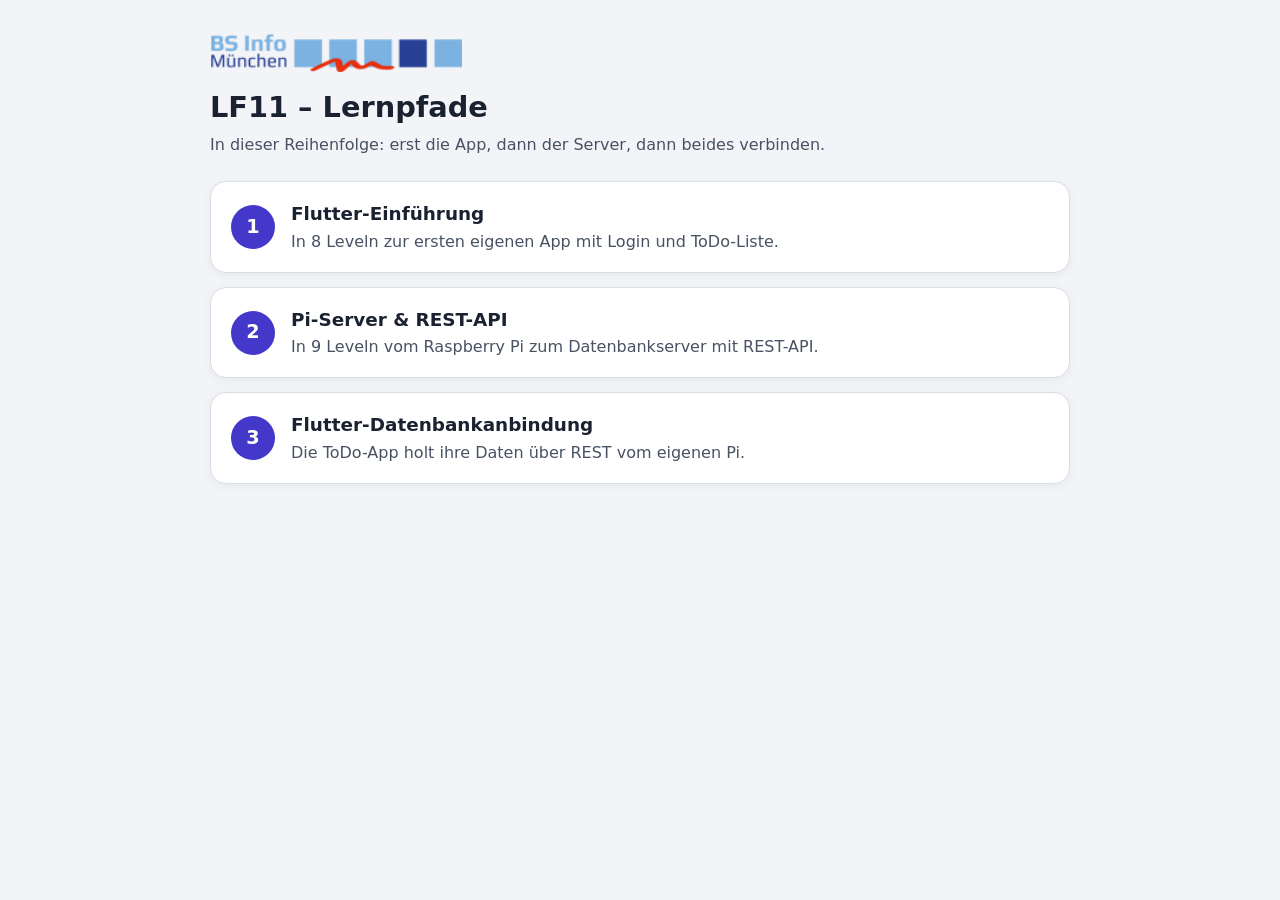
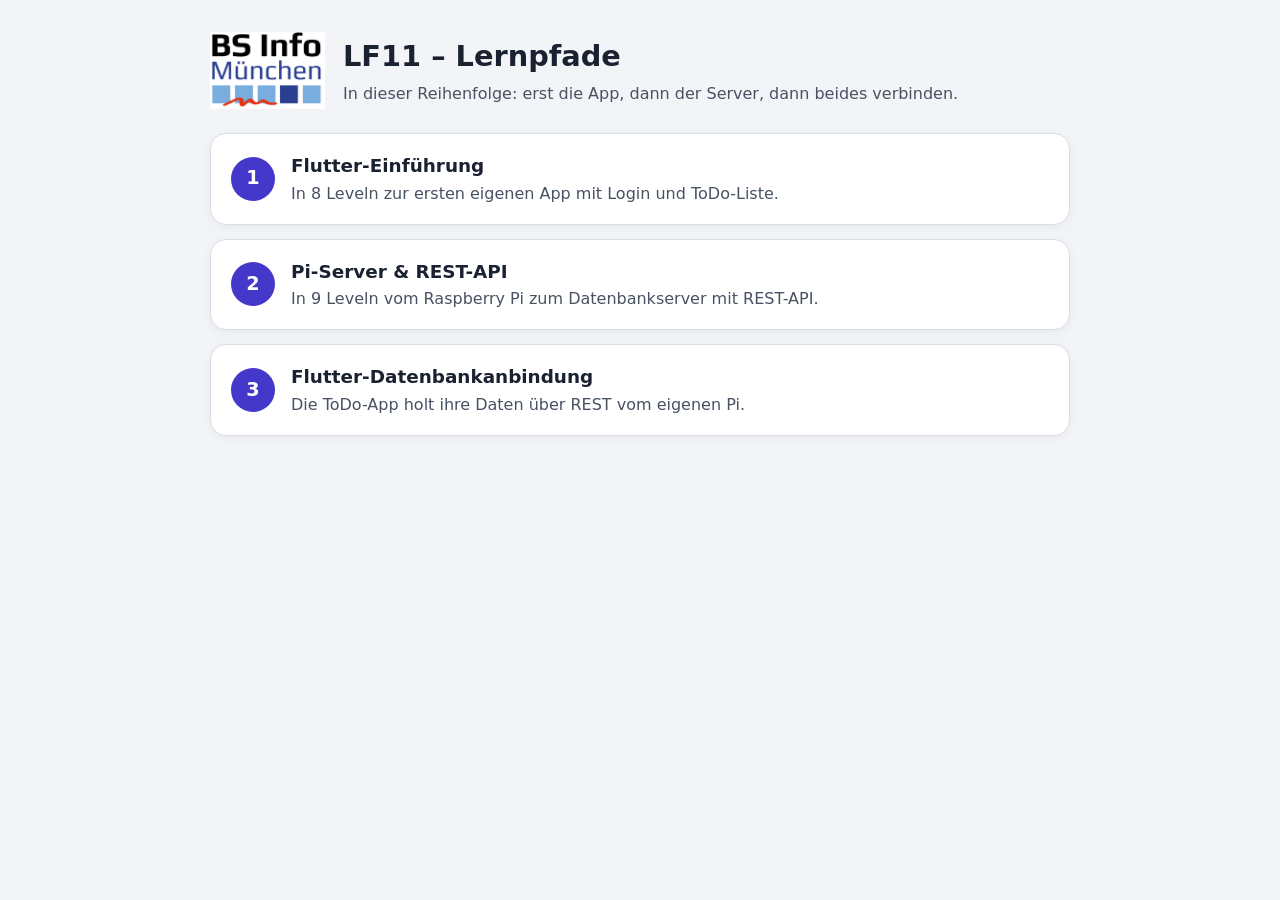
